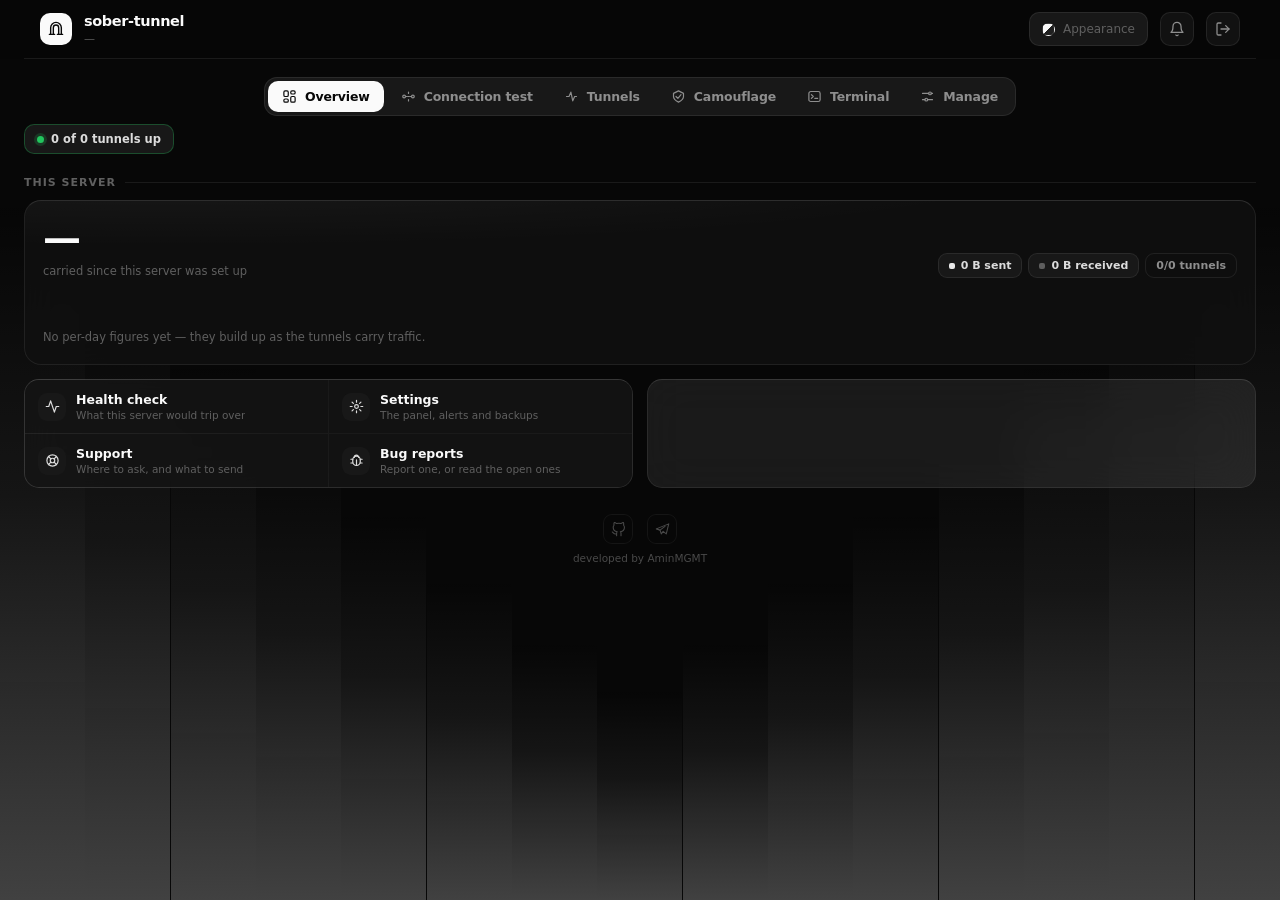
==== engines/backpack/internal/webui/panel/index.html @ 77285814 "Integrate tunnel engines behind sober-tunnel management panel" ====
<!doctype html>
<html lang="en" data-base="__BASE_PATH__">
<head>
<meta charset="utf-8">
<meta name="viewport" content="width=device-width, initial-scale=1, viewport-fit=cover">
<title>sober-tunnel</title>
<meta name="color-scheme" content="dark light">
<!-- The browser paints its own chrome from this; it has to follow the theme,
     so js/main.js rewrites it whenever the ground changes. -->
<meta name="theme-color" content="#070707">
<!-- Named, so the browser does not go looking for /favicon.ico at the host's
     root: the panel answers nowhere outside its base path, and every page load
     logged a 404 for it. -->
<link rel="icon" href="__BASE_PATH__/icon.svg" type="image/svg+xml">
<!-- Installable as an app on a phone — see js/ui/pwa.js. The manifest is what
     Android and desktop Chrome install from; iOS reads the apple-* tags and
     the touch icon instead, and ignores the manifest's icons. -->
<link rel="manifest" href="__BASE_PATH__/manifest.json">
<link rel="apple-touch-icon" href="__BASE_PATH__/icons/apple-touch-icon.png">
<meta name="mobile-web-app-capable" content="yes">
<meta name="apple-mobile-web-app-capable" content="yes">
<meta name="apple-mobile-web-app-title" content="sober-tunnel">
<meta name="apple-mobile-web-app-status-bar-style" content="black-translucent">

<link rel="stylesheet" href="css/tokens.css">
<link rel="stylesheet" href="css/base.css">
<link rel="stylesheet" href="css/layout.css">
<link rel="stylesheet" href="css/components/header.css">
<link rel="stylesheet" href="css/components/dock.css">
<link rel="stylesheet" href="css/components/servers.css">
<link rel="stylesheet" href="css/screens/overview.css">
<link rel="stylesheet" href="css/screens/mimic.css">
<link rel="stylesheet" href="css/components/resources.css">
<link rel="stylesheet" href="css/components/card.css">
<link rel="stylesheet" href="css/wide.css">
<link rel="stylesheet" href="css/accent.css">
<link rel="stylesheet" href="css/components/dialog.css">
<link rel="stylesheet" href="css/components/toast.css">
<link rel="stylesheet" href="css/screens/tools.css">
<link rel="stylesheet" href="css/vendor/xterm.css">

<script nonce="__CSP_NONCE__">
  /* The theme is read before first paint so a dark panel never flashes white. */
  try {
    var t = localStorage.getItem('bp_theme') || 'dark';
    var a = localStorage.getItem('bp_accent') || 'none';
    document.addEventListener('DOMContentLoaded', function () {
      document.body.dataset.t = t;
      if (a && a !== 'none') document.body.dataset.accent = a;
    });
  } catch (e) {}
</script>
</head>

<body data-t="dark" class="wide">

<!-- The ground the panel sits on.
     Bars across the width, tallest at the edges and shortest in the middle,
     each a gradient of the accent fading upward — so the page has a horizon
     rather than a flat field. It is built on --ac, which is what the accent
     picker sets, so choosing a different one repaints this with it and no
     script is involved. Inert: it is behind everything and takes no pointer. -->
<div class="bgbars" aria-hidden="true"><i style="--s:1.000;--d:0.0s"></i><i style="--s:0.882;--d:0.1s"></i><i style="--s:0.767;--d:0.2s"></i><i style="--s:0.658;--d:0.3s"></i><i style="--s:0.553;--d:0.4s"></i><i style="--s:0.456;--d:0.5s"></i><i style="--s:0.368;--d:0.6s"></i><i style="--s:0.300;--d:0.7s"></i><i style="--s:0.368;--d:0.8s"></i><i style="--s:0.456;--d:0.9s"></i><i style="--s:0.553;--d:1.0s"></i><i style="--s:0.658;--d:1.1s"></i><i style="--s:0.767;--d:1.2s"></i><i style="--s:0.882;--d:1.3s"></i><i style="--s:1.000;--d:1.4s"></i></div>

<div id="boot">
  <div class="boot-stage">
    <div class="boot-mark">
      <svg class="ring" viewBox="0 0 66 66" aria-hidden="true">
        <circle class="trk" cx="33" cy="33" r="31"></circle>
        <circle class="arc" id="boot-arc" cx="33" cy="33" r="31"></circle>
      </svg>
      <span class="boot-in" data-icon="pack"></span>
    </div>
    <div class="boot-title">sober-tunnel</div>
    <div class="boot-sub" id="boot-sub">Loading…</div>
    <div class="boot-reads">
      <div class="boot-read" id="read-stats"><span>/api/stats</span><span class="ln"><i></i></span></div>
      <div class="boot-read" id="read-tunnels"><span>/api/tunnels</span><span class="ln"><i></i></span></div>
    </div>
  </div>
</div>

<!-- .panel is the container the whole layout queries against, so it stays. -->
<div class="panel" id="panel" hidden>
  <div class="inner2">

    <div class="stickH">
      <div class="hz">
        <header class="HH">
          <div class="mk" data-icon="pack"></div>
          <div class="who"><b>sober-tunnel</b><small id="hdr-sub">—</small></div>

          <span class="sp"></span>

          <button class="pal2" id="appearance-btn" title="Appearance"
                  aria-haspopup="true" aria-expanded="false">
            <span class="sw0"></span><span class="t2">Appearance</span>
          </button>
          <button class="ic2" id="install-btn" title="Install app" aria-label="Install app" hidden>
            <svg class="x" viewBox="0 0 24 24"><rect x="6" y="2" width="12" height="20" rx="3"/><path d="M12 7v7"/><path d="M9 11l3 3 3-3"/><path d="M10.5 18.5h3"/></svg>
          </button>
          <button class="ic2" id="alerts-btn" title="Alerts" aria-label="Alerts">
            <svg class="x" viewBox="0 0 24 24"><path d="M18 8a6 6 0 00-12 0c0 7-3 9-3 9h18s-3-2-3-9"/><path d="M13.7 21a2 2 0 01-3.4 0"/></svg>
            <span class="bdg w" id="alerts-bdg" hidden></span>
          </button>
          <!-- The menu that used to be here held Settings, Health check,
               Maintenance, GitHub and the classic-panel switch. The first two
               are quick actions on the overview now, the next two live in
               Settings, and GitHub is in the overview's footer — so the button
               opened a list of doors that all had another one. What is left is
               the one thing with no other way to reach it. -->
          <a class="ic2" id="logout-btn" href="__BASE_PATH__/logout" title="Log out" aria-label="Log out">
            <svg class="x" viewBox="0 0 24 24"><path d="M9 21H5a2 2 0 01-2-2V5a2 2 0 012-2h4"/><path d="M16 17l5-5-5-5"/><path d="M21 12H9"/></svg>
          </a>
        </header>
      </div>
    </div>

    <div class="warnbar" id="warnbar" hidden>
      <div class="ic">!</div>
      <div class="tx">
        <b>The monitor service is not running</b>
        <span>The watchdog, the bot and the alerts live in it. Tunnels keep carrying traffic, but a
              tunnel that drops will not be restarted and no alert will reach you.</span>
      </div>
      <button class="act">Start it</button>
    </div>

    <!-- This machine, on every section. See js/ui/strip.js. -->
    <div id="strip"></div>

    <div class="dockZ">
      <div class="dock" id="dock" role="tablist" aria-label="Sections">
        <button data-dock="/" role="tab" aria-selected="true">
          <svg viewBox="0 0 24 24"><rect x="3" y="3" width="7" height="9" rx="2"/><rect x="14" y="3" width="7" height="5" rx="2"/><rect x="14" y="12" width="7" height="9" rx="2"/><rect x="3" y="16" width="7" height="5" rx="2"/></svg>
          <span>Overview</span><span class="n" id="dock-o"></span>
        </button>
        <!-- Servers is out of the dock for now (the fleet is being reworked);
             its screen is still in js/views/servers.js. -->
        <button data-dock="/conntest" role="tab" aria-selected="false">
          <svg viewBox="0 0 24 24"><circle cx="5" cy="12" r="2.2"/><circle cx="19" cy="12" r="2.2"/><path d="M7.2 12h2.3M11 12h2M14.5 12h2.3"/><path d="M12 5v2M12 17v2"/></svg>
          <span>Connection test</span><span class="n live" id="dock-c"></span>
        </button>
        <button data-dock="/tunnels" role="tab" aria-selected="false">
          <svg viewBox="0 0 24 24"><path d="M4 12h4l3-7 3 14 3-7h3"/></svg>
          <span>Tunnels</span><span class="n" id="dock-t"></span>
        </button>
        <button data-dock="/camouflage" role="tab" aria-selected="false">
          <svg viewBox="0 0 24 24"><path d="M12 3l8 4v5c0 5-8 9-8 9s-8-4-8-9V7z"/><path d="M8 12l3 3 5-6"/></svg>
          <span>Camouflage</span>
        </button>
        <button data-dock="/terminal" role="tab" aria-selected="false">
          <svg viewBox="0 0 24 24"><rect x="3" y="4" width="18" height="16" rx="3"/><path d="M7 9l3 3-3 3"/><path d="M12.5 15H17"/></svg>
          <span>Terminal</span>
        </button>
        <button data-dock="/manage" role="tab" aria-selected="false">
          <svg viewBox="0 0 24 24"><path d="M4 7h10M18 7h2M4 17h4M12 17h8"/><circle cx="16" cy="7" r="2.2"/><circle cx="10" cy="17" r="2.2"/></svg>
          <span>Manage</span>
        </button>
      </div>
    </div>

    <div id="view"></div>
  </div>
</div>


<div class="appear" id="appearance" hidden role="dialog" aria-modal="false"
     aria-label="Appearance">
  <h4>Theme</h4>
  <div class="seg" id="ap-theme">
    <button data-theme="dark">Dark</button>
    <button data-theme="light">Light</button>
  </div>
  <h4>Accent</h4>
  <div class="dots" id="ap-accent">
    <button data-a="none" title="None" aria-label="None accent"></button>
    <button data-a="crimson" style="--c:#4f000b" title="Crimson" aria-label="Crimson accent"></button>
    <button data-a="ember"   style="--c:#f6511d" title="Ember" aria-label="Ember accent"></button>
    <button data-a="lime"    style="--c:#7fb800" title="Lime" aria-label="Lime accent"></button>
    <button data-a="azure"   style="--c:#41bbd9" title="Azure" aria-label="Azure accent"></button>
  </div>
</div>

<div class="toastZ" id="toast">
  <span class="ic" id="toast-ic"></span>
  <span class="tx" id="toast-tx"></span>
  <span class="life"><i></i></span>
</div>

<script type="module" src="js/main.js"></script>
</body>
</html>
---- engines/backpack/internal/webui/panel/css/tokens.css ----
/* Palette, themes and motion tokens.
 * Ported verbatim from the approved preview — the design that was signed
 * off, not a re-drawing of it. Class names are kept so the markup matches.
 */


  /* Baseline. Two things quietly fall back to browser defaults and then read as
     black: form controls take `buttontext` instead of inheriting the page colour,
     and an <svg> with no rule of its own paints solid black with no stroke.
     Anything that genuinely wants a fill declares it on the element, which wins. */
  button,input,select,textarea{font:inherit;color:inherit}
  svg{fill:none;stroke:currentColor;stroke-width:1.9;stroke-linecap:round;stroke-linejoin:round}
  /* [hidden] is a UA rule at attribute specificity, so any class rule that sets
     display beats it and the element stays on screen. This settles it once. */
  [hidden]{display:none!important}

  *{box-sizing:border-box;margin:0;padding:0}
  html{-webkit-text-size-adjust:100%}
  /* The material the cards are made of.
   *
   * A translucent surface over the page's own ground, blurred, so a card reads
   * as a pane of something rather than a rectangle of paint. Following Apple's
   * material rules: the surface is semi-transparent with a blur behind it, its
   * top edge is a touch brighter than the rest — light catching the near face —
   * and a bigger surface reads as thicker, so cards blur harder than chips.
   *
   * It is a hint and not an effect. At 82% the ground behind is a suggestion of
   * depth; much below that and text starts sitting on whatever moves behind it,
   * which is the point at which glass stops being a material and becomes a
   * legibility problem.
   *
   * Bands inside a card use --glass-solid: the same material, denser. They are
   * part of the same pane, not a second one stacked on it — stacking two
   * translucent surfaces is what makes this look cheap and read badly.
   */
  body{
    --glass:color-mix(in srgb,var(--s1) 82%,transparent);
    --glass-solid:color-mix(in srgb,var(--s1) 94%,transparent);
    --glass-blur:blur(20px) saturate(150%);
    --glass-edge:color-mix(in srgb,var(--tx) 13%,transparent);
    --glass-lift:0 2px 10px rgba(0,0,0,.04),0 12px 34px rgba(0,0,0,.16);
    /* The two named series a tunnel has: down and up.
       The accent, and the accent gone quiet — one measurement in two halves,
       so they are one hue at two strengths rather than two unrelated colours.
       Built on --ac and --mu, so they follow the accent the operator picked
       and the theme they are in, the way everything else here does. */
    --sc1:var(--ac);
    --sc2:color-mix(in srgb,var(--ac) 38%,var(--mu));
  }
  /* Told to keep it simple: solid surfaces, no blur, no bright edge. */
  @media (prefers-reduced-transparency:reduce){
    body{--glass:var(--s1);--glass-solid:var(--s1);--glass-blur:none;
         --glass-edge:var(--ln)}
  }
  @media (prefers-contrast:more){
    body{--glass:var(--s1);--glass-solid:var(--s1);--glass-blur:none;
         --glass-edge:var(--tx)}
  }

  /* The ground moved here from .panel: the panel is transparent now so the
     bars behind it show through, and something still has to paint the page. */
  body{min-height:100dvh;background:var(--bg);color:var(--tx);
       font-family:-apple-system,BlinkMacSystemFont,"SF Pro Text","Segoe UI",Inter,system-ui,sans-serif;
       -webkit-font-smoothing:antialiased;transition:background .35s ease,color .35s ease}
  body[data-t="dark"]{background:#070707;color:#fafafa;
    --bg:#070707;--s1:#111111;--s2:#181818;--s3:#1f1f1f;
    --ln:rgba(255,255,255,.08);--ln2:rgba(255,255,255,.15);--ln3:rgba(255,255,255,.3);
    --tx:#fafafa;--tx2:#dcdcdc;--mu:#8e8e8e;--dim:#606060;--faint:#3d3d3d;
    --sunk:rgba(255,255,255,.05);--lift:0 22px 50px -24px rgba(0,0,0,.95);--spark:#e8e8e8}
  body[data-t="light"]{background:#f2f2f2;color:#0a0a0a;
    --bg:#f2f2f2;--s1:#ffffff;--s2:#fafafa;--s3:#f4f4f4;
    --ln:rgba(0,0,0,.09);--ln2:rgba(0,0,0,.16);--ln3:rgba(0,0,0,.34);
    --tx:#0a0a0a;--tx2:#2e2e2e;--mu:#6b6b6b;--dim:#949494;--faint:#c4c4c4;
    --sunk:rgba(0,0,0,.045);--lift:0 22px 46px -26px rgba(0,0,0,.32);--spark:#1a1a1a}
  /* The ground of a text field. Two screens defined it for themselves and every
     other screen that used it — Settings, the alerts — got nothing, so their
     fields were transparent. */
  body[data-t="dark"]{--field:#0c0c0c}
  body[data-t="light"]{--field:#ffffff}
  :root{--ok:#22c55e;--wr:#f59e0b;--er:#ef4444;--spring:cubic-bezier(.32,.72,0,1)}
---- engines/backpack/internal/webui/panel/css/base.css ----
/* Shared utilities: the section label, the mono figure, the icon size.
 * Ported verbatim from the approved preview — the design that was signed
 * off, not a re-drawing of it. Class names are kept so the markup matches.
 */

  .wrapg{max-width:1300px;margin:0 auto;padding:20px clamp(14px,3vw,26px) 70px}
  #grid{display:grid;grid-template-columns:repeat(auto-fill,minmax(336px,1fr));gap:16px}
  .mono{font-variant-numeric:tabular-nums;letter-spacing:-.02em}
  .k{display:block;width:100%}
  .iA{width:15px;height:15px;fill:none;stroke:currentColor;stroke-width:1.85;stroke-linecap:round;stroke-linejoin:round}
  .sparkpath{stroke-dasharray:700;stroke-dashoffset:700;animation:draw 1.6s var(--spring) forwards}
  @keyframes draw{to{stroke-dashoffset:0}}

/* One focus ring, everywhere, and only for keyboards.
 *
 * Half the screens set outline:0 on their inputs — the previews did, because a
 * mock is never tabbed through. A visible ring has to come back somewhere, and
 * one rule here covers every control instead of thirty. */
:focus-visible {
  outline: 2px solid var(--tx2);
  outline-offset: 2px;
  border-radius: 4px;
}
input:focus-visible, select:focus-visible, textarea:focus-visible {
  outline-offset: 1px;
}

/* A tap should not wait 300ms to find out it was not a double-tap. */
button, a, input, select, textarea, [role="button"], [role="menuitem"] {
  touch-action: manipulation;
}

/* Someone who has asked their system to stop moving things means it here too.
   This is the blanket guard; a screen that needs to say more says it itself. */
@media (prefers-reduced-motion: reduce) {
  *, *::before, *::after {
    animation-duration: .01ms !important;
    animation-iteration-count: 1 !important;
    transition-duration: .01ms !important;
    scroll-behavior: auto !important;
  }
}

/* A dialog whose values are still being read: the frame and its title show,
   the preview's sample content does not. See openScreen. */
.priming > :not(.dh):not(.sheen){opacity:0;pointer-events:none}
.scrim .dlg > *{transition:opacity .28s ease}
.priming::after{content:"";position:absolute;left:50%;top:50%;width:26px;height:26px;margin:-13px 0 0 -13px;
  border-radius:50%;border:2px solid var(--ln2);border-top-color:var(--tx);animation:priming-spin .8s linear infinite}
@keyframes priming-spin{to{transform:rotate(1turn)}}
@media (prefers-reduced-motion:reduce){ .priming::after{animation-duration:2.4s} }

/* A dialog's subtitle on a phone: two lines at most, not four. */
@media (max-width:560px){
  .dlg .dh small{display:-webkit-box;-webkit-line-clamp:2;-webkit-box-orient:vertical;overflow:hidden}
}
---- engines/backpack/internal/webui/panel/css/layout.css ----
/* Page, sections, server strip, warn bar, empty state.
 * Ported verbatim from the approved preview — the design that was signed
 * off, not a re-drawing of it. Class names are kept so the markup matches.
 */

/* ===================== dashboard shell ===================== */
.page{max-width:1300px;margin:0 auto;padding:0 clamp(14px,3vw,26px) 70px}

/* header */
.hdr{display:flex;align-items:center;gap:12px;padding:18px 0 16px;position:sticky;top:0;z-index:40;
  background:color-mix(in srgb,var(--bg) 88%,transparent);
  -webkit-backdrop-filter:blur(14px);backdrop-filter:blur(14px)}
.hdr .mk{width:34px;height:34px;border-radius:10px;background:var(--tx);color:var(--bg);display:grid;place-items:center;flex:none}
.hdr .mk svg{width:17px;height:17px;fill:none;stroke:currentColor;stroke-width:2.1;stroke-linecap:round}
.hdr .who b{display:block;font-size:15px;font-weight:650;letter-spacing:-.026em;line-height:1.2}
.hdr .who small{display:block;font-size:11.5px;color:var(--dim);margin-top:1px}
.hdr .sp{flex:1}
.hdr .upd{display:inline-flex;align-items:center;gap:8px;font-size:11.5px;font-weight:600;padding:8px 13px;
  border-radius:11px;cursor:pointer;background:color-mix(in srgb,var(--wr) 13%,transparent);
  border:1px solid color-mix(in srgb,var(--wr) 32%,transparent);color:var(--wr)}
.hdr .upd svg{width:13px;height:13px;fill:none;stroke:currentColor;stroke-width:2;stroke-linecap:round}

/* banner for the states that look fine but are not */
.warnbar{display:flex;align-items:flex-start;gap:12px;padding:13px 15px;border-radius:14px;margin-bottom:12px;
  border:1px solid color-mix(in srgb,var(--wr) 32%,transparent);
  background:color-mix(in srgb,var(--wr) 8%,transparent)}
.warnbar.bad{border-color:color-mix(in srgb,var(--er) 32%,transparent);
  background:color-mix(in srgb,var(--er) 8%,transparent)}
.warnbar .ic{width:26px;height:26px;border-radius:8px;flex:none;display:grid;place-items:center;font-size:13px;
  font-weight:700;background:color-mix(in srgb,var(--wr) 20%,transparent);color:var(--wr)}
.warnbar.bad .ic{background:color-mix(in srgb,var(--er) 18%,transparent);color:var(--er)}
.warnbar .tx{flex:1;min-width:0}
.warnbar .tx b{display:block;font-size:12.5px;font-weight:640;margin-bottom:3px}
.warnbar .tx span{display:block;font-size:11.5px;color:var(--tx2);line-height:1.55}
.warnbar .act{flex:none;font:inherit;font-size:11.5px;font-weight:600;padding:7px 12px;border-radius:10px;
  cursor:pointer;background:var(--sunk);border:1px solid var(--ln2);color:var(--tx)}
.warnbar .act:hover{background:var(--ln)}

/* the server strip */
.srv{border:1px solid var(--ln);border-radius:18px;background:var(--s1);overflow:hidden;margin-bottom:22px}
.srv .m{background:var(--s1);padding:15px 16px}
.srv .m .k{font-size:11px;color:var(--dim);font-weight:560}
.srv .m .v{font-size:23px;font-weight:650;letter-spacing:-.034em;margin:5px 0 9px;font-variant-numeric:tabular-nums}
.srv .m .v em{font-style:normal;font-size:12px;color:var(--mu);font-weight:560;margin-left:2px;letter-spacing:0}
.srv .m .tr{height:5px;border-radius:3px;background:var(--sunk);overflow:hidden}
.srv .m .tr i{display:block;height:100%;border-radius:3px;background:var(--tx2)}
.srv .m .s{font-size:11px;color:var(--dim);margin-top:7px}
.srv .facts{display:flex;align-items:center;gap:0;padding:0;border-top:1px solid var(--ln);background:var(--s2)}
.srv .facts .sp{flex:1}
.srv .extra{display:none;border-top:1px solid var(--ln);background:var(--s2);padding:14px 16px;
  grid-template-columns:repeat(auto-fit,minmax(190px,1fr));gap:12px 26px}
.srv.open .extra{display:grid}
.srv .extra .e{display:flex;align-items:baseline;gap:9px;font-size:12px;padding:5px 0;border-bottom:1px solid var(--ln)}
.srv .extra .e .k{color:var(--dim);flex:none;min-width:88px}
.srv .extra .e .v{margin-left:auto;font-weight:570;font-variant-numeric:tabular-nums;text-align:right}
#grid{display:grid;grid-template-columns:repeat(auto-fill,minmax(336px,1fr));gap:16px}

/* empty state */
.empty{grid-column:1/-1;border:1px dashed var(--ln2);border-radius:18px;padding:44px 20px;text-align:center}
.empty b{display:block;font-size:14.5px;font-weight:620;letter-spacing:-.02em;margin-bottom:6px}
.empty span{display:block;font-size:12.5px;color:var(--dim);line-height:1.6;max-width:52ch;margin:0 auto 16px}

/* ---------- the whole page reacts, not just the header ---------- */
.page2{container-type:inline-size;container-name:pg;max-width:1300px;margin:0 auto;
  padding:0 clamp(12px,3vw,26px) 70px}
.stick{position:sticky;top:0;z-index:40;margin:0 calc(-1 * clamp(12px,3vw,26px));
  padding:0 clamp(12px,3vw,26px);
  background:color-mix(in srgb,var(--bg) 88%,transparent);
  -webkit-backdrop-filter:blur(14px);backdrop-filter:blur(14px)}
@container pg (max-width:1080px){ .srv .row1{grid-template-columns:repeat(2,1fr)} .srv .traf{grid-column:span 2} }
@container pg (max-width:560px){ .srv .row1{grid-template-columns:1fr} .srv .traf{grid-column:span 1} }
.srv .facts{overflow-x:auto;scrollbar-width:none}
.srv .facts::-webkit-scrollbar{display:none}
@container pg (max-width:720px){
  .srv .facts .more2{position:sticky;right:0;background:var(--s2);box-shadow:-10px 0 12px -8px rgba(0,0,0,.5)}
}
@container pg (max-width:560px){ .srv .extra{grid-template-columns:1fr} }

/* section heading */
@container pg (max-width:560px){
  .sech{flex-wrap:wrap}
  .sech .cnt{order:3}
  .sech .sb{flex:1;justify-content:center}
  .sech .sp{display:none}
  .sech h2{flex:1}
}
/* the grid already reflows; on a phone one column reads better than a squeezed two */
@container pg (max-width:560px){ #grid{grid-template-columns:1fr} }

/* warnings */
@container pg (max-width:560px){
  .warnbar{flex-wrap:wrap}
  .warnbar .act{width:100%;margin-top:4px}
}
.warnbar .tx code{font-family:ui-monospace,SFMono-Regular,Menlo,monospace;font-size:11px;
  background:var(--sunk);padding:1px 5px;border-radius:4px}
[data-state="empty"] #grid{display:none}
[data-state="normal"] .emptybox{display:none}
[data-state="warn"] .emptybox{display:none}

/* ---- the page shell the preview wrapped everything in ---- */

/* ============ the assembled panel ============ */
/* The panel is transparent and the ground is on the body, so the bars behind
   it show through. Every surface on the page carries its own background, so
   nothing that has to be read sits on the gradient directly. */
.panel{container-type:inline-size;container-name:pg;background:transparent;color:var(--tx);
  position:relative;z-index:1}

/* ---- the ground ---------------------------------------------------------
 *
 * Bars across the full width: tallest at the edges, shortest in the middle, so
 * the page has a horizon and the content sits in the dip of it. Each is a
 * gradient of the accent fading upward.
 *
 * It is built on --ac, which is the variable the accent picker sets on <body>.
 * That is the whole mechanism — pick a different accent, or switch between
 * light and dark, and this repaints with it. No script watches for the change
 * because nothing has to.
 *
 * The strength is deliberately low. The reference draws these at full colour on
 * an empty page; this one has a panel over it, and a background loud enough to
 * be admired is a background that competes with what it is behind.
 */
.bgbars{position:fixed;inset:0;z-index:0;overflow:hidden;pointer-events:none;
  display:flex;transform:translateZ(0);backface-visibility:hidden}
.bgbars i{flex:1 0 0;min-width:0;height:100%;transform-origin:bottom;
  transform:scaleY(var(--s));
  background:linear-gradient(to top,
    color-mix(in srgb,var(--ac) 24%,transparent),
    color-mix(in srgb,var(--ac) 6%,transparent) 45%,
    transparent 78%);
  animation:pulseBar 2s ease-in-out var(--d) infinite alternate}
@keyframes pulseBar{
  0%{transform:scaleY(var(--s))}
  100%{transform:scaleY(calc(var(--s) * .7))}
}
/* A light ground has far less contrast to spend, so the wash is lighter still. */
body[data-t="light"] .bgbars i{
  background:linear-gradient(to top,
    color-mix(in srgb,var(--ac) 15%,transparent),
    color-mix(in srgb,var(--ac) 4%,transparent) 45%,
    transparent 78%)}
@media (prefers-reduced-motion:reduce){ .bgbars i{animation:none} }
.panel .inner2{padding:0 clamp(12px,3vw,24px) 26px}
.panel .stickH{position:sticky;top:0;z-index:40;margin:0 calc(-1*clamp(12px,3vw,24px));
  padding:0 clamp(12px,3vw,24px);background:color-mix(in srgb,var(--bg) 90%,transparent);
  -webkit-backdrop-filter:blur(14px);backdrop-filter:blur(14px)}
.panel .stickH .HH{background:transparent}
.panel .sectitle{display:flex;align-items:center;gap:9px;margin:22px 0 11px}
.panel .sectitle h3{font-size:11px;font-weight:660;letter-spacing:.09em;text-transform:uppercase;color:var(--dim)}
.panel .sectitle .ln{flex:1;height:1px;background:var(--ln)}

/* resources — V3 */
.panel .RZ{display:grid;grid-template-columns:repeat(4,1fr);gap:1px;background:var(--ln);
  border:1px solid var(--ln);border-radius:15px;overflow:hidden}
@container pg (max-width:1000px){ .panel .RZ{grid-template-columns:repeat(2,1fr)} }
/* Two across, never one.
 *
 * Below 520px these used to stack into a single column: four tiles one under
 * another, then two more for the rates, and the whole strip pushed the page it
 * is meant to sit above off the screen. Two and two keeps Processor beside
 * Memory and Disk beside Swap — the pairs anyone reads together — and keeps the
 * strip short enough to be a strip. */
@container pg (max-width:520px){
  .panel .RZ{grid-template-columns:repeat(2,1fr)}
  .panel .RZ .t4{padding:11px 12px 10px}
  .panel .RZ .head6 .num{font-size:17px}
}
@container pg (max-width:430px){ .panel .RZ .trend{display:none} .panel .RZ .t4{padding:12px 12px 11px} }
/* A grid item's min-width is auto, so a long figure can widen its own track. */
.panel .RZ .t4{min-width:0}
.panel .RZ .t4 .s{overflow:hidden;text-overflow:ellipsis;white-space:nowrap}

/* tunnels */
.panel .sech2{display:flex;align-items:center;gap:11px;margin:22px 0 12px}
.panel .sech2 h2{font-size:17px;font-weight:650;letter-spacing:-.028em}
.panel .sech2 .cnt{font-size:11.5px;font-weight:600;padding:3px 10px;border-radius:9px;background:var(--sunk);color:var(--mu)}
.panel .sech2 .sp{flex:1}
.panel .sech2 .sb{font:inherit;font-size:12.5px;font-weight:590;padding:9px 15px;border-radius:11px;cursor:pointer;
  background:var(--s1);border:1px solid var(--ln);color:var(--tx)}
.panel .sech2 .sb.primary{background:var(--tx);color:var(--bg);border-color:var(--tx)}
.panel .grid3{display:grid;grid-template-columns:repeat(auto-fill,minmax(322px,1fr));gap:14px}
@container pg (max-width:700px){ .panel .grid3{grid-template-columns:1fr} }
@container pg (max-width:520px){
  .panel .sech2{flex-wrap:wrap}
  .panel .sech2 .sp{display:none}
  .panel .sech2 h2{flex:1}
  .panel .sech2 .sb{flex:1;text-align:center}
}
/* the card is already fluid; only its action row needs help when very narrow */
@container pg (max-width:360px){ .panel .c7 .foot .upt{display:none} }

/* warning */
.panel .warnbar{margin-top:14px}
@container pg (max-width:520px){
  .panel .warnbar{flex-wrap:wrap}
  .panel .warnbar .act{width:100%;margin-top:4px}
}

/* ---- boot ----------------------------------------------------------------
   Held until the first read of the host and the tunnels resolves. */
#boot{position:fixed;inset:0;z-index:200;display:flex;align-items:center;justify-content:center;
  background:var(--bg);transition:opacity .55s ease,visibility .55s ease}
#boot.gone{opacity:0;visibility:hidden;pointer-events:none}
.boot-stage{display:flex;flex-direction:column;align-items:center;width:min(260px,78vw)}
.boot-mark{position:relative;width:66px;height:66px;display:grid;place-items:center;margin-bottom:16px}
.boot-mark .ring{position:absolute;inset:0;transform:rotate(-90deg)}
.boot-mark .trk{stroke:var(--ln2);stroke-width:2;fill:none}
.boot-mark .arc{stroke:var(--tx2);stroke-width:2;stroke-linecap:round;fill:none;
  stroke-dasharray:194;stroke-dashoffset:194;transition:stroke-dashoffset .4s var(--spring)}
.boot-in{width:46px;height:46px;border-radius:15px;background:var(--tx);color:var(--bg);
  display:grid;place-items:center}
.boot-in svg{width:23px;height:23px}
.boot-title{font-size:20px;font-weight:660;letter-spacing:-.03em}
.boot-sub{font-size:12.5px;color:var(--dim);margin-top:3px;min-height:18px}
.boot-reads{width:100%;margin-top:20px;display:flex;flex-direction:column;gap:7px}
.boot-read{display:flex;align-items:center;gap:9px;font-family:ui-monospace,SFMono-Regular,Menlo,monospace;
  font-size:11px;color:var(--faint)}
.boot-read .ln{flex:1;height:2px;border-radius:1px;background:var(--sunk);overflow:hidden}
.boot-read .ln i{display:block;height:100%;width:0;background:var(--ln3);transition:width .3s var(--spring)}
.boot-read.done{color:var(--mu)}
.boot-read.done .ln i{width:100%;background:var(--tx2)}

/* the theme button borrows the palette chip's shape */
.HH .pal2{border:1px solid var(--ln);background:var(--s1);color:var(--mu);cursor:pointer}
.HH .pal2:hover{background:var(--sunk);color:var(--tx)}

/* The two rates get the strip treatment, side by side. */
.panel .RZ.rates { margin-top: 9px; grid-template-columns: repeat(2, 1fr); }
/* The two rates stay side by side too, for the same reason. */

/* Everything under them that is only text. */
.panel .factline {
  display: flex; align-items: center; flex-wrap: wrap; gap: 10px;
  margin-top: 10px; padding: 0 2px;
  font-size: 11.5px; color: var(--dim);
}
.panel .factline b { font-weight: 620; color: var(--tx2); font-variant-numeric: tabular-nums; }
.panel .factline .cap { color: var(--faint); }
.panel .factline .dot { width: 3px; height: 3px; border-radius: 50%; background: var(--faint); }

/* ---- installed as an app -------------------------------------------------
   body.app is set by js/ui/pwa.js when the panel runs from the home screen:
   full screen, no browser bar, the status bar drawn over the page. The header
   and the bottom edge keep clear of the notch and the home indicator, and the
   page stops rubber-banding and flashing a grey box on every tap, which is
   what gives a web page away inside an app frame. */
body.app{overscroll-behavior-y:none;-webkit-tap-highlight-color:transparent}
body.app .panel .stickH{padding-top:env(safe-area-inset-top)}
body.app .panel .inner2{padding-left:max(clamp(12px,3vw,24px),env(safe-area-inset-left));
  padding-right:max(clamp(12px,3vw,24px),env(safe-area-inset-right));
  padding-bottom:calc(26px + env(safe-area-inset-bottom))}
body.app .toastZ{bottom:calc(26px + env(safe-area-inset-bottom))}
body.app #boot{padding-top:env(safe-area-inset-top)}
body.app button,body.app .dock,body.app .HH{-webkit-user-select:none;user-select:none}
---- engines/backpack/internal/webui/panel/css/components/header.css ----
/* The header, and the container queries it reacts to.
 * Ported verbatim from the approved preview — the design that was signed
 * off, not a re-drawing of it. Class names are kept so the markup matches.
 */

.hz{container-type:inline-size;container-name:hdr}
.HH{display:flex;align-items:center;gap:12px;padding:12px 16px;background:var(--s1);border-bottom:1px solid var(--ln)}
.HH .mk{width:32px;height:32px;border-radius:10px;background:var(--tx);color:var(--bg);display:grid;place-items:center;flex:none}
.HH .mk svg{width:16px;height:16px;fill:none;stroke:currentColor;stroke-width:2.1;stroke-linecap:round}
.HH .who{min-width:0;flex:none}
.HH .who b{display:block;font-size:14.5px;font-weight:650;letter-spacing:-.026em;line-height:1.2}
.HH .who small{display:block;font-size:11px;color:var(--dim);margin-top:1px;overflow:hidden;
  text-overflow:ellipsis;white-space:nowrap}
.HH .sp{flex:1}
.HH .ic2{width:34px;height:34px;border-radius:10px;border:1px solid var(--ln);background:var(--s1);color:var(--mu);
  cursor:pointer;display:grid;place-items:center;flex:none;position:relative;transition:background .22s ease,color .22s ease}
.HH .ic2:hover{background:var(--sunk);color:var(--tx)}
.HH .ic2 svg{width:16px;height:16px;fill:none;stroke:currentColor;stroke-width:1.9;stroke-linecap:round;stroke-linejoin:round}
.HH .ic2 .bdg{position:absolute;top:-4px;right:-4px;min-width:16px;height:16px;padding:0 4px;border-radius:8px;
  background:var(--er);color:#fff;font-size:9.5px;font-weight:700;display:grid;place-items:center;
  border:2px solid var(--s1)}
.HH .ic2 .bdg.w{background:var(--wr);color:#111111}
.HH .pal2{display:flex;align-items:center;gap:8px;height:34px;padding:0 12px;border-radius:10px;
  border:1px solid var(--ln);background:var(--s2);color:var(--dim);font-size:12px;cursor:pointer;flex:none}
.HH .pal2 svg{width:14px;height:14px;fill:none;stroke:currentColor;stroke-width:1.9;stroke-linecap:round}
.HH .pal2 kbd{font-family:ui-monospace,SFMono-Regular,Menlo,monospace;font-size:10px;border:1px solid var(--ln2);
  border-radius:5px;padding:1px 5px}

/* the one live group */
.HH .gauge{display:inline-flex;align-items:center;gap:14px;padding:6px 13px;border-radius:11px;
  background:var(--s2);border:1px solid var(--ln);flex:none}
.HH .gauge .div{width:1px;height:15px;background:var(--ln2)}

/* responsive — one row survives everywhere */
@container hdr (max-width:820px){ .HH .pal2 kbd,.HH .pal2 .t2{display:none} .HH .pal2{padding:0 10px} }
@container hdr (max-width:700px){ .HH .who small{display:none} }
@container hdr (max-width:600px){ .HH .gauge .rate2{display:none} }
@container hdr (max-width:470px){ .HH .who{display:none} .HH .gauge{margin-left:2px} }
@container hdr (max-width:380px){ .HH .gauge .up2 span{display:none} }
@media (max-width:1080px){.d1000,.d760{width:100%}}
.HH .gauge{min-height:34px}
---- engines/backpack/internal/webui/panel/css/components/dock.css ----
/* The dock: the panel's two halves.
 *
 * A server and a tunnel are different kinds of thing, and until now one of them
 * lived in the menu — which is where settings go, not where a section of the
 * product goes. Two segments under the header say what the panel is: servers on
 * one side, tunnels on the other.
 *
 * It sits under the server strip, because the strip is about this machine and
 * everything below the dock is about what runs on it — the divide the dock
 * marks is the same one the page already has.
 *
 * Centred: four segments left-aligned under a full-width strip read as the
 * start of the content rather than as navigation for all of it.
 */

.panel .dockZ{display:flex;justify-content:center;padding:18px 0 6px}
.panel .dock{display:inline-flex;gap:3px;padding:3px;border-radius:13px;
  border:1px solid var(--ln);background:var(--s2)}

.panel .dock button{font:inherit;display:inline-flex;align-items:center;gap:8px;
  font-size:12.5px;font-weight:590;letter-spacing:-.012em;
  padding:8px 14px;border-radius:10px;border:0;background:transparent;color:var(--mu);
  cursor:pointer;transition:background .2s ease,color .2s ease}
.panel .dock button:hover{color:var(--tx2)}
.panel .dock button.on{background:var(--tx);color:var(--bg)}

.panel .dock svg{width:15px;height:15px;flex:none}
.panel .dock .n{font-size:10.5px;font-weight:620;padding:1px 7px;border-radius:7px;
  background:var(--sunk);color:var(--mu);font-variant-numeric:tabular-nums}
.panel .dock button.on .n{background:color-mix(in srgb,var(--bg) 22%,transparent);color:var(--bg)}
.panel .dock .n:empty{display:none}

/* On a narrow screen the two fill the width rather than huddling on the left:
   a segmented control that reaches both edges is one you can hit with a thumb. */
/* Four segments do not fit a phone at this size, so the labels go and the
   icons carry it — with the current one keeping its word, because an icon row
   with nothing named is a row you have to learn. */
@container pg (max-width:720px){
  .panel .dockZ{padding:14px 0 4px}
  .panel .dock{display:flex;width:100%}
  .panel .dock button{flex:1;justify-content:center;padding:8px 10px}
  .panel .dock button:not(.on) span:not(.n){position:absolute;width:1px;height:1px;
    overflow:hidden;clip-path:inset(50%);white-space:nowrap}
  .panel .dock button:not(.on) .n{display:none}
}

/* Five sections now: the one label shown on a phone stays on one line. */
.panel .dock button span{white-space:nowrap}
---- engines/backpack/internal/webui/panel/css/components/servers.css ----
/* Servers — the fleet page.
 *
 * A page rather than a dialog: a server is one of the two things this panel is
 * about, and the dock puts it beside the tunnels. Everything is scoped to .np7
 * so this sheet can be loaded for the whole session — the screens/ sheets are
 * swapped in and out because each was drawn on its own and they restyle .dlg
 * between them; nothing else uses this class.
 */

.np7 .row7{display:flex;align-items:center;gap:12px;padding:12px 13px;border:1px solid var(--ln);
  border-radius:13px;background:var(--s2);margin-bottom:9px}

.np7 .in7{width:74px;flex:none;font-size:12px;padding:8px 10px;border-radius:10px;text-align:center;
  border:1px solid var(--ln2);background:var(--sunk);color:var(--tx);outline:0;
  font-variant-numeric:tabular-nums;transition:border-color .2s ease}
.np7 .in7:focus{border-color:var(--ln3)}
.np7 .in7::placeholder{color:var(--faint)}

.np7 .btn7{font:inherit;font-size:11.5px;font-weight:620;padding:8px 13px;border-radius:10px;flex:none;
  border:1px solid var(--ln2);background:transparent;color:var(--tx);cursor:pointer;
  transition:background .22s ease,border-color .22s ease,opacity .2s ease}
.np7 .btn7:hover{background:var(--sunk)}
.np7 .btn7.solid{background:var(--tx);color:var(--bg);border-color:transparent}
.np7 .btn7.solid:hover{opacity:.9;background:var(--tx)}
.np7 .btn7[disabled]{opacity:.4;cursor:default}
.np7 .btn7.warn{border-color:color-mix(in srgb,var(--er) 45%,transparent);color:var(--er)}
.np7 .btn7.warn:hover{background:color-mix(in srgb,var(--er) 10%,transparent)}

/* The setup command. It is the one thing on this screen that has to be read
   character by character, so it is monospaced, selectable, and allowed to wrap
   rather than scroll — a key with its middle hidden is a key that gets pasted
   half-copied. */
.np7 .cmd7{border:1px solid var(--ln2);border-radius:13px;background:var(--sunk);
  padding:11px 13px 12px;margin:0 0 9px}
@keyframes pulse7{0%,100%{opacity:.35}50%{opacity:1}}

.np7 .hd7{font-size:10.5px;font-weight:620;letter-spacing:.06em;text-transform:uppercase;
  color:var(--dim);margin:15px 2px 8px}

/* One server, as a card.
 *
 * Square-ish and dense on purpose: a fleet is read by scanning, and a grid of
 * blocks is scanned in two directions where a list of rows is only scanned in
 * one. The address is the largest thing on it because it is what gets copied
 * into a tunnel.
 */
.panel .sv7{position:relative;display:flex;flex-direction:column;gap:0;
  border:1px solid var(--ln);border-radius:17px;background:var(--s1);overflow:hidden;
  animation:sv-in .42s var(--spring) both;
  transition:border-color .22s ease,transform .22s var(--spring),box-shadow .22s ease}
@keyframes sv-in{from{opacity:0;transform:translateY(8px)}to{opacity:1;transform:none}}

/* The address, given the room it earns. */
.panel .sv-addr{padding:14px 16px 15px;min-width:0}
.panel .sv-fact{background:var(--s1);padding:10px 16px;min-width:0}
.panel .sv-fact span{display:block;font-size:9.5px;font-weight:620;letter-spacing:.07em;
  text-transform:uppercase;color:var(--dim)}
.panel .sv-fact b{display:block;font-size:12.5px;font-weight:600;margin-top:3px;
  overflow:hidden;text-overflow:ellipsis;white-space:nowrap}

.np7 .empty7{display:grid;place-items:center;gap:7px;text-align:center;padding:34px 24px}
.np7 .empty7 svg{width:22px;height:22px;color:var(--faint)}
.np7 .empty7 b{font-size:13px;font-weight:640}
.np7 .empty7 span{font-size:11.5px;color:var(--dim);line-height:1.6;max-width:42ch}

@media (max-width:560px){
  .np7 .row7{flex-wrap:wrap}
  .np7 .in7.wide7{width:100%;order:3}
  .np7 .row7 .t7{flex-basis:100%}
}

/* Page-level. The dialog had a header and a scroll box of its own; a page has
   the section title above it and the window's own scrollbar. */
.panel .np7{padding-bottom:8px}
.panel .np7 .sech2 .sb[disabled]{opacity:.45;cursor:default}

/* ---- the card a server is set up in ---------------------------------------
   Three states in one place — a form, then the command, then gone, replaced by
   the server itself. Building it where it will live is the point: the operator
   is looking at the grid and the new one appears in it, rather than at a panel
   above it that has nothing to do with where the result lands.
*/
.panel .sv7.draft7{border-style:dashed;border-color:var(--ln2)}
@keyframes pulse7{0%,100%{opacity:.35}50%{opacity:1}}

.panel .sv-fact.bad7 b{color:var(--er)}
.panel .sv-fact i{display:block;font-style:normal;font-size:10px;color:var(--er);margin-top:2px}

/* ---- adding a server ------------------------------------------------------
 *
 * The card a server is about to become. It is the same pane, the same map
 * behind it and the same two-column facts grid — so the form is the shape of
 * its own result rather than a dialog that happens to be nearby, and it sits on
 * the page above the fleet it is joining rather than covering it.
 */
.panel .addsv{position:relative;overflow:hidden;
  background:var(--glass);-webkit-backdrop-filter:var(--glass-blur);
  backdrop-filter:var(--glass-blur);
  border:1px solid var(--ln);border-top-color:var(--glass-edge);
  border-radius:28px;margin:0 0 14px;box-shadow:var(--glass-lift)}

/* The map, quieter than on a card: this one is a promise, not a place yet. */
.panel .asv-map{position:absolute;top:50%;left:50%;width:680px;height:340px;
  margin:-170px 0 0 -340px;opacity:.5;pointer-events:none}
.panel .asv-map svg{display:block}
.panel .asv-map .rd line{stroke:color-mix(in srgb,var(--tx) 16%,transparent);stroke-linecap:square}
.panel .asv-map .st line{stroke:color-mix(in srgb,var(--tx) 7%,transparent);stroke-width:1.5}
.panel .asv-map .bl rect{fill:color-mix(in srgb,var(--mu) 18%,transparent);stroke:none}
.panel .asv-map .pin{display:none}
.panel .addsv::after{content:"";position:absolute;inset:0;pointer-events:none;
  background:linear-gradient(to bottom,color-mix(in srgb,var(--s1) 30%,transparent),
    var(--glass-solid) 62%)}

.panel .asv-body{position:relative;z-index:1;display:grid;gap:14px;padding:19px 22px 17px}

.panel .asv-h{display:flex;align-items:flex-start;gap:11px}
.panel .asv-ic{width:30px;height:30px;border-radius:9px;background:var(--s3);
  border:1px solid var(--ln);display:grid;place-items:center;flex:none}
.panel .asv-ic svg{width:15px;height:15px;fill:none;stroke:var(--ok);stroke-width:2;
  stroke-linecap:round;stroke-linejoin:round}
.panel .asv-h b{display:block;font-size:14.5px;font-weight:640;letter-spacing:-.022em}
.panel .asv-h span{display:block;font-size:11.5px;color:var(--mu);margin-top:3px;
  line-height:1.5;max-width:52ch}

/* Address and password get the room; the port and the username are usually
   22 and root and are filled in already, so they take a quarter each. */
.panel .asv-g{display:grid;gap:10px;
  grid-template-columns:repeat(4,minmax(0,1fr));
  grid-template-areas:"n n h h" "p u w w"}
.panel .asv-g .f1{grid-area:n} .panel .asv-g .f2{grid-area:h}
.panel .asv-g .f3{grid-area:p} .panel .asv-g .f4{grid-area:u}
.panel .asv-g .f5{grid-area:w}
@container pg (max-width:640px){
  .panel .asv-g{grid-template-columns:repeat(2,minmax(0,1fr));
    grid-template-areas:"n n" "h h" "p u" "w w"}
}

.panel .asv-g label{display:block;min-width:0}
.panel .asv-g label > span{display:block;font-size:10px;font-weight:620;letter-spacing:.06em;
  text-transform:uppercase;color:var(--dim)}
.panel .asv-g input{display:block;width:100%;margin-top:5px;box-sizing:border-box;
  background:var(--sunk);border:1px solid var(--ln);border-radius:11px;
  padding:10px 12px;font:inherit;font-size:12.5px;color:var(--tx);
  transition:border-color .2s ease,background .2s ease}
.panel .asv-g input::placeholder{color:var(--faint)}
.panel .asv-g input:focus{outline:none;border-color:var(--ac);background:var(--s2)}

.panel .asv-f{display:flex;align-items:center;gap:9px;flex-wrap:wrap}
.panel .asv-note{font-size:10.5px;color:var(--dim);flex:1 1 220px;min-width:0}
.panel .asv-f .sp{flex:1}

/* Why a server cannot be reached, on the card that says it cannot.
   "Down" and "the password was changed" are both unreachable and are not the
   same problem; this is the only place that can tell them apart. */
.panel .sv-why{font-size:11px;color:var(--warn,var(--dim));background:var(--s2);
  border-radius:10px;padding:7px 10px;margin:2px 0 0;
  overflow:hidden;text-overflow:ellipsis;white-space:nowrap}

/* The login the panel uses, small, under the card's own buttons. */
.panel .sv-f .sub7{font-size:10.5px;color:var(--dim);
  overflow:hidden;text-overflow:ellipsis;white-space:nowrap;min-width:0}

/* Servers behind this panel.
 *
 * Above the fleet rather than on each card: a release landing makes every
 * server out of date at once, so it is one fact and one action, not a badge to
 * be dealt with card by card. */
.panel .behind7{display:flex;align-items:center;gap:12px;flex-wrap:wrap;
  background:var(--glass);border:1px solid var(--ln);border-top-color:var(--glass-edge);
  -webkit-backdrop-filter:var(--glass-blur);backdrop-filter:var(--glass-blur);border-radius:15px;
  padding:12px 15px;margin:0 0 14px}
.panel .behind7 .t7{flex:1 1 240px;min-width:0}
.panel .behind7 b{display:block;font-size:12.5px;font-weight:640}
.panel .behind7 span{display:block;font-size:10.5px;color:var(--dim);margin-top:3px;
  overflow:hidden;text-overflow:ellipsis;white-space:nowrap}

/* ===================== the server card ===================== *
 *
 * The same card as a tunnel's — same shell, same 28px, same height, same
 * bottom band — because they sit in the same grid and a fleet page whose cards
 * were a different size read as a different product.
 *
 * What differs is what is behind it. A tunnel card has its chart there; this
 * has a map, because the thing a managed server has that a tunnel does not is
 * a place. Clicking draws it: graph paper gives way to roads, blocks and a pin.
 *
 * The map is a drawing and knows nothing about where the server is — see the
 * note over MAP_SVG.
 */
/* Everything at once, compactly. It used to hide the facts behind a click,
   which meant a fleet page told you nothing about the fleet until you had
   clicked every card on it. */
/* The same pane, the same size and the same material as a tunnel card. They
   are the two things this panel is made of and a fleet page whose cards were a
   different shape read as a different product. */
/* Compact, and with nothing behind it.
 *
 * There was a street map drawn under every card — texture behind an address,
 * and honest about knowing nothing of where the server actually was. It cost
 * the card its height: a fleet of four did not fit on a screen, and what the
 * page is for is comparing four servers at a glance. The facts on it are
 * short — a name, an address, a version, two readings — and a row of them
 * reads faster than a layout of them.
 *
 * The pointer tilt went with it. It moved nothing that had to be read, which
 * is also the most that could be said for it.
 */
.panel .mp7{position:relative;overflow:hidden;user-select:none;
  background:var(--glass);-webkit-backdrop-filter:var(--glass-blur);
  backdrop-filter:var(--glass-blur);
  border:1px solid var(--ln);border-top-color:var(--glass-edge);
  border-radius:28px;
  display:flex;flex-direction:column;min-height:396px;
  box-shadow:var(--glass-lift);
  transition:border-color .3s var(--spring)}

/* ---- the gauge behind the card -------------------------------------------
 *
 * Two rings of dots: the outer one is the processor, the inner one memory, and
 * the lit share of each is the share in use. It is a reading, not a ground —
 * the street map that used to sit here went because it measured nothing, and
 * dots arranged on a circle would have been the same mistake in a new shape.
 *
 * --rc is reachability, which outranks load: a machine nobody can reach has no
 * interesting processor, so the whole gauge takes the error colour and the card
 * says what is wrong with it before it says how busy it is. */
.panel .mp7{--rc:var(--er)}
.panel .mp7.live{--rc:var(--ok)}
.panel .mp7.pend{--rc:var(--mu)}

.panel .mp-ring{position:absolute;left:50%;top:174px;transform:translate(-50%,-50%);
  z-index:0;pointer-events:none;line-height:0}
.panel .mp-ring svg{width:200px;height:200px;display:block;overflow:visible}
/* tokens.css sets svg{fill:none;stroke:currentColor} for the icon set, and a
   CSS declaration beats a presentation attribute — so these have to say what
   they are or they render as invisible outlines. */
.panel .mp-ring circle{fill:currentColor;stroke:none;color:var(--tx);opacity:.10;
  transition:color .4s ease,opacity .4s ease}
.panel .mp-ring circle.on{color:var(--rc);opacity:.85}
/* Surveyed once on arrival, dot by dot, rather than switched on — the same
   staggered entrance the roads on the old map used.
   transform-box is what makes that a scale of the dot rather than of the
   drawing: an SVG transform is about the user-space origin by default, so
   without this every dot grows out of the top-left corner of the svg and a
   ring mid-entrance is a comet of dots piled in the corner. */
.panel .mp7 .mp-ring circle{animation:mp-dot .45s var(--spring) both;
  animation-delay:calc(var(--i) * 9ms);
  transform-box:fill-box;transform-origin:center}
@keyframes mp-dot{from{transform:scale(0);opacity:0}}

/* The gradient that keeps the rings out of the words. Strongest where the card
   is empty, gone by the time the readings start. */
.panel .mp-fade{position:absolute;inset:0;z-index:0;pointer-events:none;
  background:linear-gradient(to bottom,transparent 0%,transparent 26%,
    color-mix(in srgb,var(--s1) 55%,transparent) 42%,
    color-mix(in srgb,var(--s1) 85%,transparent) 56%,var(--glass-solid) 70%)}

/* The processor figure, in the middle of the ring that draws it. */
.panel .mp-gauge{position:absolute;left:0;right:0;top:174px;z-index:1;
  transform:translateY(-50%);text-align:center;pointer-events:none}
.panel .mp-gauge b{display:block;font-size:46px;font-weight:580;line-height:1;
  letter-spacing:-.04em;font-variant-numeric:tabular-nums;color:var(--tx)}
.panel .mp-gauge span{display:block;margin-top:7px;font-size:9.5px;font-weight:640;
  letter-spacing:.09em;text-transform:uppercase;color:var(--dim)}
.panel .mp7:hover{border-color:var(--ln2)}
.panel .mp7:not(.live){opacity:.86}
/* Drawn from what was written down, not from an answer. Full strength — the
   card is real, it just has not been asked yet — but the status pill says so
   and stays grey rather than going green on a memory. */
.panel .mp7.pend{opacity:1}

/* ---- what it says ---- */
.panel .mp-in{position:relative;z-index:1;display:flex;flex-direction:column;flex:1;
  padding:19px 22px 0;pointer-events:none}
.panel .mp-top{display:flex;align-items:center;gap:10px}
/* The tile a card opens with, and the flag in it — the same 30px square, the
   same 9px corner and the same ground a tunnel card uses. The two pages are
   the two halves of one panel, so they open the same way. */
.panel .mp-fl{width:30px;height:30px;border-radius:9px;background:var(--s3);
  border:1px solid var(--ln);display:grid;place-items:center;font-size:15px;flex:none}
.panel .mp-id{flex:1;min-width:0}
.panel .mp-id b{display:block;font-size:14.5px;font-weight:640;letter-spacing:-.022em;
  overflow:hidden;text-overflow:ellipsis;white-space:nowrap}
.panel .mp-id small{display:block;font-size:11px;color:var(--dim);font-weight:520;margin-top:1px;
  overflow:hidden;text-overflow:ellipsis;white-space:nowrap}

/* Status: a dot and a word, mirroring .c7 .stt rather than inventing a second
   shape for the same idea. Scoped under .mp7 because the originals are scoped
   under .c7 — the same way .mp-foot already mirrors .foot. */
.panel .mp7 .stt{display:inline-flex;align-items:center;gap:6px;font-size:11px;
  font-weight:600;color:var(--mu);flex:none}
.panel .mp7 .dot{width:7px;height:7px;border-radius:50%;flex:none;display:block;
  background:var(--ok);animation:bp 2.6s ease-out infinite}
/* Unreachable, and not-yet-asked, both stand still. A pulse is the card saying
   it is hearing from the server, which is the one thing neither can claim. */
.panel .mp7 .dot.off{background:var(--faint);animation:none}
/* Unreachable says so in the colour this panel says it in everywhere else.
   It used to be the same grey as "not asked yet", which made a server that had
   dropped off the network look like one the page had simply not got to. */
.panel .mp7 .dot.down{background:var(--er);animation:none}

/* Address, version, uptime — one line, at the size and colour a tunnel card
   states its address and port, with the same drawn separator. Fixed height for
   the same reason that card fixes its rows: a grid whose cells set their own
   height reads as a pile. */
.panel .mp-lines{display:flex;align-items:center;gap:7px;height:18px;margin-top:10px;
  font-size:11.5px;color:var(--mu);font-variant-numeric:tabular-nums;overflow:hidden}
.panel .mp-lines span{overflow:hidden;text-overflow:ellipsis;white-space:nowrap}
.panel .mp-lines .sep{width:3px;height:3px;border-radius:50%;background:var(--faint);flex:none}
.panel .mp-why{margin-top:8px;font-size:11px;color:var(--wr);
  overflow:hidden;text-overflow:ellipsis;white-space:nowrap}
.panel .mp-in .sp{flex:1;min-height:10px}
/* The path from this panel to that server: loss first, because loss is what a
   filtered or congested route does before it does anything else. */
.panel .mp-net{margin:10px 0 11px;font-size:11px;color:var(--mu);font-weight:520;
  font-variant-numeric:tabular-nums;
  overflow:hidden;text-overflow:ellipsis;white-space:nowrap}
/* The bottom band, flush with the edge, like a tunnel card's. */
.panel .mp-foot{position:relative;z-index:1;display:flex;align-items:center;gap:7px;
  min-height:52px;padding:0 18px 0 22px;background:var(--glass-solid);
  font-size:11.5px;color:var(--mu)}
.panel .mp-foot .sp{flex:1}

/* Arming a removal covers the card rather than growing it.
 *
 * Its rules were written against the card this replaced, so when that card went
 * they went with it — and a sheet with no position is a block in the flex
 * column, which is why the card stood 47px taller than a tunnel's. */
.panel .mp7 .cf7{display:none;position:absolute;inset:0;z-index:3;border-radius:27px;
  background:var(--s1);flex-direction:column;justify-content:center;gap:12px;padding:22px}
.panel .mp7.arm7 .cf7{display:flex}
.panel .mp7 .cf7 p{font-size:12px;line-height:1.6;color:var(--tx2)}
.panel .mp7 .cf7 button{align-self:flex-start}

@media (prefers-reduced-motion:reduce){
  .panel .mp7{transition:none}
  .panel .mp-bar i{transition:none}
  .panel .mp7 .dot{animation:none}
  .panel .mp7 .mp-ring circle{animation:none;transition:none}
}

/* What the machine is doing right now.
 *
 * Two bars under the facts strip, on the same grid: the card said which
 * Backpack and how long up — facts that hold all week — and nothing about load,
 * so a node at 95% looked exactly like an idle one. */
.panel .mp-load{display:grid;grid-template-columns:1fr 1fr;gap:10px;margin-bottom:12px}
.panel .mp-m{--mm:var(--ok);display:flex;flex-direction:column;gap:5px;min-width:0}
.panel .mp-m.warm{--mm:var(--wr)}
.panel .mp-m.hot{--mm:var(--er)}
/* No reading to draw. The meter keeps its place so the card does not change
   shape when an answer arrives, and says nothing rather than saying zero. */
.panel .mp-m.unk .mp-mh b{color:var(--dim);font-weight:560}
.panel .mp-mh{display:flex;align-items:baseline;gap:6px}
.panel .mp-mh span{font-size:9.5px;font-weight:640;letter-spacing:.06em;
  text-transform:uppercase;color:var(--dim)}
.panel .mp-mh b{margin-left:auto;font-size:12px;font-weight:660;
  font-variant-numeric:tabular-nums;color:var(--tx)}
.panel .mp-bar{height:4px;border-radius:3px;background:var(--sunk);overflow:hidden}
.panel .mp-bar i{display:block;height:100%;border-radius:3px;background:var(--mm);
  transition:width .5s cubic-bezier(.32,.72,0,1),background .3s ease}
.panel .mp-m em{font-size:10px;font-style:normal;color:var(--dim);
  font-variant-numeric:tabular-nums;overflow:hidden;text-overflow:ellipsis;white-space:nowrap}

/* Editing a server, inside its own card.
 *
 * The same surface as the remove confirmation beside it — an absolutely
 * positioned layer over the card, shown by a class — so the two read as one
 * behaviour rather than two features. It used to be a separate form inserted
 * after the card: a differently shaped box that broke the row, took the
 * server's own context away from the thing being changed, and appeared again
 * on every press of Edit. */
.panel .mp7 .ed-l{display:none;position:absolute;inset:0;z-index:4;border-radius:27px;
  background:var(--s1);flex-direction:column;gap:12px;padding:20px 22px;overflow-y:auto}
.panel .mp7.ed7 .ed-l{display:flex}
.panel .mp7 .ed-h b{display:block;font-size:13px;font-weight:640;letter-spacing:-.01em}
.panel .mp7 .ed-h span{display:block;margin-top:3px;font-size:11px;color:var(--dim)}
.panel .mp7 .ed-g{display:grid;grid-template-columns:1fr 1fr;gap:9px}
.panel .mp7 .ed-g .wide{grid-column:1/-1}
.panel .mp7 .ed-g label{display:flex;flex-direction:column;gap:5px;min-width:0;
  font-size:9.5px;font-weight:640;letter-spacing:.06em;text-transform:uppercase;color:var(--dim)}
.panel .mp7 .ed-g input{height:34px;padding:0 11px;border-radius:9px;min-width:0;
  border:1px solid var(--ln);background:var(--sunk);color:var(--tx);
  font:inherit;font-size:12.5px;letter-spacing:normal;text-transform:none;
  transition:border-color .18s ease,background .18s ease}
.panel .mp7 .ed-g input:focus{outline:none;border-color:color-mix(in srgb,var(--ac) 55%,transparent);
  background:var(--s2)}
.panel .mp7 .ed-n{font-size:10.5px;line-height:1.55;color:var(--dim)}
.panel .mp7 .ed-f{display:flex;gap:8px;margin-top:auto;padding-top:4px}

/* The rollout plan and what came of it.
 *
 * Monospace and preserved line breaks on purpose: it is a numbered list of
 * which server goes when, and reflowing it into a paragraph would lose the
 * one thing an operator is reading it for. */
.np7 .rollout7{margin:10px 0 14px;padding:12px 14px;border:1px solid var(--ln);
  border-radius:12px;background:var(--s2);font:12px/1.65 ui-monospace,SFMono-Regular,Menlo,monospace;
  white-space:pre-wrap;color:var(--tx2);overflow-x:auto}

/* A server held back from rollouts on purpose. It has to be legible at a
   glance next to one that is merely behind, which is the whole reason the
   reason is stored. */
.np7 .pin7{display:inline-flex;align-items:center;gap:6px;padding:3px 9px;border-radius:999px;
  font-size:11px;background:color-mix(in srgb,var(--wr) 14%,transparent);color:var(--wr);
  border:1px solid color-mix(in srgb,var(--wr) 34%,transparent)}

/* Stopping a rollout. Carries the warning colour because it interrupts
   something that is under way, and sits next to the button that started it. */
.np7 .sech2 .sb.warn{color:var(--er);
  border-color:color-mix(in srgb,var(--er) 34%,transparent);
  background:color-mix(in srgb,var(--er) 10%,transparent)}
.np7 .sech2 .sb.warn:hover{background:color-mix(in srgb,var(--er) 18%,transparent)}
---- engines/backpack/internal/webui/panel/css/screens/overview.css ----
/* Overview. Loaded with the shell, not injected, because it is a section.
 *
 * The motion here is deliberate and short. Every animation runs once, on paint,
 * and every one of them is a value arriving at its size — bars growing to their
 * height, a split filling to its share, a total counting to itself. Nothing
 * loops and nothing moves that is not saying something, because a page people
 * check three times a day cannot afford to be busy.
 */

.panel .ov{padding-bottom:8px}

/* ---- state, in one line ---------------------------------------------------
   Four things wrong used to be four cards, which filled the screen before any
   content and read as the alerts panel the header already has. They are pills
   now: the same information, one line, and the page starts with what it is for.
*/
.panel .ov-bar{display:flex;flex-wrap:wrap;gap:7px;margin:2px 0 16px}
.panel .ov-pill{font:inherit;display:inline-flex;align-items:center;gap:7px;
  font-size:11.5px;font-weight:600;padding:7px 12px;border-radius:10px;
  border:1px solid var(--ln);background:var(--s2);color:var(--tx2);cursor:pointer;
  animation:ov-in .38s var(--spring) both;animation-delay:calc(var(--i,0) * 40ms);
  transition:background .18s ease,border-color .18s ease}
.panel .ov-pill:hover{background:var(--s3);border-color:var(--ln2)}
.panel .ov-pill .ov-dot{width:7px;height:7px;border-radius:50%;flex:none;background:var(--ln3)}
.panel .ov-pill.er{border-color:color-mix(in srgb,var(--er) 38%,transparent)}
.panel .ov-pill.er .ov-dot{background:var(--er);box-shadow:0 0 0 3px color-mix(in srgb,var(--er) 18%,transparent)}
.panel .ov-pill.wr{border-color:color-mix(in srgb,var(--wr) 32%,transparent)}
.panel .ov-pill.wr .ov-dot{background:var(--wr);box-shadow:0 0 0 3px color-mix(in srgb,var(--wr) 18%,transparent)}
.panel .ov-pill.ok{cursor:default;border-color:color-mix(in srgb,var(--ok) 30%,transparent)}
.panel .ov-pill.ok .ov-dot{background:var(--ok);box-shadow:0 0 0 3px color-mix(in srgb,var(--ok) 18%,transparent)}

@keyframes ov-in{from{opacity:0;transform:translateY(6px)}to{opacity:1;transform:none}}

/* ---- the traffic card ---------------------------------------------------- */
.panel .tk{border:1px solid var(--ln);border-top-color:var(--glass-edge);
  border-radius:17px;background:var(--glass);
  -webkit-backdrop-filter:var(--glass-blur);backdrop-filter:var(--glass-blur);
  padding:18px 18px 14px;position:relative;overflow:hidden;
  animation:ov-in .5s var(--spring) both}
/* A single wash from the top, so the card has a light source and the month of
   bars along its base sits in the dark half of it. */
.panel .tk::before{content:'';position:absolute;inset:0;pointer-events:none;
  background:radial-gradient(120% 80% at 12% -20%,var(--sunk),transparent 60%)}
.panel .tk>*{position:relative}

.panel .tk-head{display:flex;align-items:flex-end;gap:16px;flex-wrap:wrap}
.panel .tk-tot{min-width:0}
.panel .tk-num{display:block;font-size:38px;font-weight:670;letter-spacing:-.045em;
  line-height:1;font-variant-numeric:tabular-nums}
.panel .tk-cap{display:block;font-size:11.5px;color:var(--dim);margin-top:7px}
.panel .tk-chips{display:flex;flex-wrap:wrap;gap:6px;margin-left:auto}
.panel .tk-chip{display:inline-flex;align-items:center;gap:6px;font-size:11px;font-weight:600;
  padding:5px 10px;border-radius:9px;border:1px solid var(--ln);background:var(--s2);color:var(--tx2)}
.panel .tk-chip.ghost{color:var(--mu);background:transparent}
.panel .tk-chip i{width:6px;height:6px;border-radius:2px;flex:none}
.panel .tk-chip i.up{background:var(--spark)}
.panel .tk-chip i.dn{background:var(--ln3)}

/* Sent against received, as one bar. Two numbers side by side are two numbers;
   one bar is the ratio, which is the thing being asked. */
.panel .tk-split{display:flex;gap:3px;height:5px;margin:15px 0 16px}
.panel .tk-split i{border-radius:3px;width:var(--w);animation:tk-grow .7s var(--spring) both .12s}
.panel .tk-split i.up{background:var(--spark)}
.panel .tk-split i.dn{background:var(--ln2)}
@keyframes tk-grow{from{width:0}to{width:var(--w)}}

/* A month, one column a day, filling left to right in the order they happened. */
.panel .tk-days{display:flex;align-items:flex-end;gap:3px;height:64px}
.panel .tk-days i{flex:1;min-width:2px;border-radius:2px 2px 1px 1px;height:var(--h);
  background:linear-gradient(180deg,var(--spark),color-mix(in srgb,var(--spark) 28%,transparent));
  opacity:.55;transform-origin:bottom;
  animation:tk-rise .5s var(--spring) both;
  animation-delay:calc(var(--i) * 18ms + 140ms);
  transition:opacity .18s ease}
.panel .tk-days:hover i{opacity:.3}
.panel .tk-days i:hover{opacity:1}
@keyframes tk-rise{from{transform:scaleY(0)}to{transform:scaleY(1)}}

.panel .tk-axis{display:flex;margin-top:8px;font-size:10.5px;color:var(--dim)}
.panel .tk-axis .sp{flex:1}
.panel .tk-empty{font-size:11.5px;color:var(--dim);line-height:1.6;padding:14px 0 4px}
.panel .tk-empty b{color:var(--tx2);font-weight:600}

/* ---- the traffic pair ----------------------------------------------------
   One figure and its breakdown are one thought. They used to be a page apart,
   which made the second read as a separate report of the same thing. */
.panel .ov-row{display:grid;grid-template-columns:minmax(0,1fr) minmax(0,1fr);
  gap:14px;align-items:start;margin-top:14px}

/* ---- who wrote it -------------------------------------------------------- */
.panel .ov-foot{display:flex;flex-direction:column;align-items:center;gap:8px;
  margin:26px 0 6px;opacity:.75}
.panel .ov-links{display:flex;gap:14px}
.panel .ov-links a{display:grid;place-items:center;width:30px;height:30px;border-radius:9px;
  color:var(--dim);border:1px solid var(--ln);transition:color .18s ease,border-color .18s ease}
.panel .ov-links a:hover{color:var(--tx);border-color:var(--ln2)}
.panel .ov-links svg{width:15px;height:15px;fill:none;stroke:currentColor;
  stroke-width:1.7;stroke-linecap:round;stroke-linejoin:round}
.panel .ov-by{font-size:10.5px;color:var(--dim);text-decoration:none}
.panel .ov-by:hover{color:var(--tx2);text-decoration:underline}

@container pg (max-width:700px){
  .panel .ov-row{grid-template-columns:1fr}
  .panel .tk-row{grid-template-columns:8px minmax(0,1fr) auto}
  .panel .tk-bar{display:none}
  .panel .tk-num{font-size:30px}
  .panel .tk-chips{margin-left:0;width:100%}
}

/* ---- this server --------------------------------------------------------- */

/* What the server is, beside what you would do to it.
 *
 * The actions take the narrower column: there are four of them and they never
 * grow, where the facts are ten values whose length depends on the machine. On
 * a phone the pair stacks and the actions go first — they are the reason to
 * open this page on a phone at all. */
/* The two blocks are one block, read as a pair, so they are the same height.
 *
 * They were not: the facts are five rows of two and the actions are two rows of
 * two, so the left one stopped short and left a notch down the middle of the
 * section. Stretching is the fix rather than a fixed height on either — the
 * facts grow with what the machine reports (a long ISP name wraps, IPv6 may be
 * absent), and a height that fits today's list is a height that is wrong the
 * first time one changes. */
.panel .ov-srv{display:grid;grid-template-columns:repeat(2,minmax(0,1fr));
  gap:14px;align-items:stretch}
/* The traffic has the row to itself: the figure is the largest thing on the
   page and the month of bars under it is the widest, and squeezing both into a
   column made each of them worse. The pair below take half the width each, so
   the two cards are the same size as each other. */
.panel .ov-srv .tk{grid-column:1/-1}
@container pg (max-width:620px){ .panel .ov-srv{grid-template-columns:1fr} }

/* The facts are repainted into a wrapper, so it is the wrapper the row stretches
   and the grid inside it would keep its own natural height — leaving this block
   short of the two beside it by whatever the traffic card is taller by. */
.panel .ov-srv > #ovFacts{display:grid}
.panel .ov-srv .ov-facts{grid-auto-rows:1fr}

/* The rows share whatever height the pair settles on, so the four buttons grow
   together rather than one of them taking up the slack. */
.panel .ov-acts{display:grid;grid-template-columns:1fr 1fr;grid-auto-rows:1fr;
  gap:1px;background:var(--ln);
  border:1px solid var(--ln);border-top-color:var(--glass-edge);
  border-radius:15px;overflow:hidden;
  -webkit-backdrop-filter:var(--glass-blur);backdrop-filter:var(--glass-blur)}
@container pg (max-width:380px){ .panel .ov-acts{grid-template-columns:1fr} }

/* Centred, not top-aligned: the cell is as tall as the facts beside it now, and
   content pinned to the top of it reads as a button that failed to fill. */
.panel .qa{display:flex;gap:10px;align-items:center;text-align:left;background:var(--glass);
  border:0;padding:12px 13px;min-width:0;cursor:pointer;color:inherit;font:inherit;
  text-decoration:none;transition:background .15s}
.panel .qa:hover{background:var(--s2)}
.panel .qa:focus-visible{outline:2px solid var(--ac);outline-offset:-2px}
.panel .qa-ic{flex:0 0 auto;display:grid;place-items:center;width:28px;height:28px;
  border-radius:9px;background:var(--s2);color:var(--tx2)}
.panel .qa:hover .qa-ic{background:var(--s3,var(--s1));color:var(--tx)}
.panel .qa-ic .ic{width:15px;height:15px}
.panel .qa-tx{min-width:0}
.panel .qa-tx b{display:block;font-size:12.5px;font-weight:640;
  overflow:hidden;text-overflow:ellipsis;white-space:nowrap}
.panel .qa-tx span{display:block;font-size:10.5px;color:var(--dim);margin-top:2px;
  overflow:hidden;text-overflow:ellipsis;white-space:nowrap}

.panel .ov-facts{display:grid;grid-template-columns:repeat(4,1fr);gap:1px;background:var(--ln);
  border:1px solid var(--ln);border-top-color:var(--glass-edge);
  border-radius:15px;overflow:hidden;
  -webkit-backdrop-filter:var(--glass-blur);backdrop-filter:var(--glass-blur)}
.panel .ov-srv .ov-facts{grid-template-columns:repeat(2,1fr)}
@container pg (max-width:1000px){ .panel .ov-facts{grid-template-columns:repeat(2,1fr)} }
@container pg (max-width:430px){ .panel .ov-facts{grid-template-columns:1fr} }
.panel .ov-fact{background:var(--glass);padding:12px 15px;min-width:0}
.panel .ov-fact span{display:block;font-size:10.5px;font-weight:620;letter-spacing:.06em;
  text-transform:uppercase;color:var(--dim)}
.panel .ov-fact b{display:block;font-size:12.5px;font-weight:600;margin-top:4px;
  overflow:hidden;text-overflow:ellipsis;white-space:nowrap}

/* Once the page has settled, a repaint is a value changing — not the page
   arriving. Everything that animated on the way in stops doing it, or the whole
   overview replays itself every time the poller comes back. */
.panel .ov.settled *{animation:none!important}
.panel .ov.settled .tk-days i{transform:none}
.panel .ov.settled .tk-split i,
.panel .ov.settled .tk-bar i{transition:width .5s var(--spring)}

/* The whole page reads the same with none of it. */
@media (prefers-reduced-motion:reduce){
  .panel .ov *{animation:none!important;transition:none!important}
  .panel .tk-days i{transform:none}
  .panel .tk-split i,.panel .tk-bar i{width:var(--w)}
}
---- engines/backpack/internal/webui/panel/css/screens/mimic.css ----
.mimic-page {padding:24px 0;line-height:1.6}
.mimic-page h1 {font-size:24px}.mimic-page h2 {font-size:18px}
.mimic-layout {display:grid;grid-template-columns:minmax(180px,1fr) minmax(0,3fr);gap:24px}
.mimic-layout section {min-width:0;padding:20px;border:1px solid var(--line,#444);border-radius:14px}
.mimic-page label {display:block;margin:12px 0}
.mimic-page input,.mimic-page select,.mimic-page textarea {display:block;width:100%;box-sizing:border-box;padding:10px;border:1px solid #666;border-radius:8px;background:var(--bg,#171717);color:var(--fg,#eee);font:inherit}
.mimic-page textarea {font:13px/1.6 monospace;resize:vertical;tab-size:2}
.mimic-page button {padding:8px 12px;margin:4px;border:1px solid #666;border-radius:8px;background:transparent;color:inherit;cursor:pointer}
.mimic-page button:disabled {opacity:.5;cursor:wait}
.mimic-page button:focus-visible,.mimic-page input:focus-visible,.mimic-page textarea:focus-visible {outline:2px solid #7aafff;outline-offset:2px}
.mimic-instance {display:block;width:100%;text-align:left}.mimic-instance span {display:block;font-size:12px}
.mimic-page pre {white-space:pre-wrap;overflow-wrap:anywhere;max-height:400px;overflow:auto}
.mimic-actions {display:flex;flex-wrap:wrap}#mimic-result {white-space:pre-wrap}
@media(max-width:700px) {.mimic-layout {grid-template-columns:1fr}.mimic-layout section {padding:12px}}
---- engines/backpack/internal/webui/panel/css/components/resources.css ----
/* CPU, memory, disk and swap.
 * Ported verbatim from the approved preview — the design that was signed
 * off, not a re-drawing of it. Class names are kept so the markup matches.
 */

/* ============================================================
   R4, worked on. The history stops being a decoration under the
   number and becomes the tile itself — the same move the tunnel
   card makes with its rate chart, so the two read as one family.
   ============================================================ */
.RX{display:grid;grid-template-columns:repeat(4,1fr);gap:1px;background:var(--ln)}

/* V3 — heartbeat columns */
/* A chip, not a card: the same material but a lighter blur, because a small
   surface that blurs as hard as a big one reads as thicker than it is. */
.RZ{display:grid;grid-template-columns:repeat(4,1fr);gap:1px;background:var(--ln);
  -webkit-backdrop-filter:blur(12px) saturate(140%);backdrop-filter:blur(12px) saturate(140%)}
.RZ .t4{background:var(--glass);padding:14px 15px 13px;display:flex;flex-direction:column;gap:9px}
.RZ .head6{display:flex;align-items:baseline;gap:9px}
.RZ .k{font-size:11px;color:var(--dim);font-weight:560}
.RZ .v{font-size:24px;font-weight:660;letter-spacing:-.036em;font-variant-numeric:tabular-nums;line-height:1}
.RZ .v em{font-style:normal;font-size:12px;color:var(--mu);font-weight:560;margin-left:2px}
.RZ .trend{margin-left:auto;font-size:10.5px;font-weight:620;padding:2px 7px;border-radius:6px;
  background:var(--sunk);color:var(--mu)}
.RZ .trend.up{color:var(--wr);background:color-mix(in srgb,var(--wr) 13%,transparent)}
.RZ .cols{display:flex;align-items:flex-end;gap:2px;height:40px;position:relative}
.RZ .cols::before{content:"";position:absolute;left:0;right:0;bottom:32px;height:1px;
  background:repeating-linear-gradient(90deg,var(--ln2) 0 3px,transparent 3px 7px)}
.RZ .cols i{flex:1;background:var(--tx2);opacity:.34;border-radius:1.5px;display:block;min-height:2px;
  transition:height .45s var(--spring)}
.RZ .cols i.now{opacity:1}
.RZ .cols i.over{background:var(--wr);opacity:.55}
.RZ .cols i.now.over{opacity:1}
.RZ .s{font-size:11px;color:var(--dim)}

@container pg (max-width:900px){ .RX,.RY,.RZ{grid-template-columns:repeat(2,1fr)} }
@container pg (max-width:520px){ .RX,.RY,.RZ{grid-template-columns:1fr} }
---- engines/backpack/internal/webui/panel/css/components/card.css ----
/* The tunnel card.
 * Ported verbatim from the approved preview — the design that was signed
 * off, not a re-drawing of it. Class names are kept so the markup matches.
 */

/* ===================== the card, final ===================== */
/* Glass. See --glass in tokens.css for what the material is and why it is only
   a hint of one. The top edge is brighter than the rest: light catching the
   near face is what tells the eye this is a pane and not a painted rectangle. */
.c7{background:var(--glass);-webkit-backdrop-filter:var(--glass-blur);
    backdrop-filter:var(--glass-blur);
    border:1px solid var(--ln);border-top-color:var(--glass-edge);
    border-radius:28px;position:relative;overflow:hidden;
    display:flex;flex-direction:column;min-height:344px;
    box-shadow:var(--glass-lift);
    transition:border-color .3s var(--spring),transform .12s ease-out}
.c7:hover{border-color:var(--ln2)}
.c7.warn{border-color:color-mix(in srgb,var(--wr) 34%,transparent)}
.c7.off{opacity:.78}
.c7 .inner{position:relative;z-index:1;display:flex;flex-direction:column;flex:1;
  padding:19px 22px 16px;pointer-events:none;overflow:hidden}
/* Only the controls take the pointer; the rest of the content lets the card
   through, so it reads as one surface rather than a panel with a picture on it. */
.c7 .inner button,.c7 .inner a{pointer-events:auto}

/* ---- the metric field ---------------------------------------------------
 *
 * The chart takes the right of the card, behind everything: a dotted ground,
 * a wash of the accent colour fading in from the right, and the line over it.
 * --mc is the accent, and it is the reading rather than decoration — see
 * .tr-up / .tr-down / .tr-flat below.
 *
 * The dotted ground was taken out once for competing with the line, and it is
 * back under the condition that made it a problem: it is masked from the left,
 * so it exists under the chart and fades out before it reaches the text. It
 * still measures nothing — the dots are not spaced to any value — so it stays
 * faint enough to read as ground rather than as a scale.
 */
/* One colour, one meaning: the tunnel's state.
 *
 * Connected is the ok colour, offline is the error one, and stopped — or still
 * trying, which is what "unknown" is — is plain, because neither of the other
 * two would be true. It used to be the direction of the traffic, so the same
 * green stood for "carrying more" on a tunnel that was down. */
.c7{--mc:var(--tx)}
.c7.st-online{--mc:var(--ok)}
.c7.st-offline{--mc:var(--er)}
.c7.st-stopped,.c7.st-unknown{--mc:var(--tx)}

/* The chart lives in the content region, so it ends exactly where the bottom
   band begins rather than running behind it. */
.c7 .mfield{position:absolute;inset:0 0 0 auto;z-index:0;pointer-events:none}
.c7 .mwash{position:absolute;inset:0;
  background:linear-gradient(to left,color-mix(in srgb,var(--mc) 12%,transparent),transparent 75%)}
/* The dotted ground. Drawn as a background rather than an SVG pattern on
   purpose: tokens.css sets svg{fill:none} for the icon set, and a CSS
   declaration beats a presentation attribute, so a <rect fill="url(#pattern)">
   here would be painted with no fill at all. */
.c7 .mgrid{position:absolute;inset:0;color:var(--tx);opacity:.13;
  background-image:radial-gradient(currentColor 1px,transparent 1px);
  background-size:14px 14px;
  -webkit-mask-image:linear-gradient(to right,transparent,#000 55%);
  mask-image:linear-gradient(to right,transparent,#000 55%)}
.c7 .mchart{position:absolute;inset:auto 0 0;width:100%;height:62%;display:block;overflow:visible}

/* Nothing in the chart is stroked on its own account.
 *
 * tokens.css sets svg{stroke:currentColor} for the icon set, and fill and
 * stroke both inherit in SVG — so the area path, which asks only for a fill,
 * was inheriting a stroke and outlining itself in the card's text colour. That
 * outline is the closing edge of the filled shape: down the right, across the
 * bottom, back up the left. It looked like an axis and was a mistake. The bars
 * had the same outline for the same reason. */
.c7 .mchart{stroke:none}
/* The line and the columns are the metric, so they are the metric's colour.
   This rule beats the presentation attribute, and the one above, for the two
   elements that are meant to carry a stroke. */
.c7 .mchart path[stroke]{stroke:var(--mc)}

/* ---- the headline -------------------------------------------------------
 * The figure is the reason to look at the card, so it is the size of one. */
/* Every card puts the same thing in the same place, whatever it has to say:
   a tunnel with no ports and no location must line up with one that has both,
   or a grid of them reads as a pile. Hence the fixed heights. */
.c7 .headline{height:52px;margin-top:12px;display:flex;align-items:baseline;gap:8px;
  font-size:46px;font-weight:560;line-height:1;letter-spacing:-.035em;
  font-variant-numeric:tabular-nums;color:var(--tx)}
.c7 .headline em{font-style:normal;font-size:14px;font-weight:560;letter-spacing:0;
  color:var(--mu)}
/* Vibrancy: over a translucent surface, flat grey at normal weight goes soft.
   A little more colour and a little more weight is what keeps it readable. */
.c7 .hcap{height:17px;margin-top:6px;font-size:11.5px;color:var(--mu);font-weight:520;
  overflow:hidden;text-overflow:ellipsis;white-space:nowrap}

/* The chart's shape, as a two-state control in the card's own idiom. */
.c7 .vw{display:flex;gap:1px;background:var(--sunk);border-radius:9px;padding:2px;flex:none}
.c7 .vw button{width:24px;height:20px;border:0;border-radius:7px;background:transparent;
  color:var(--dim);cursor:pointer;display:grid;place-items:center;
  transition:background .2s ease,color .2s ease}
.c7 .vw button.on{background:var(--s1);color:var(--tx);box-shadow:0 1px 2px rgba(0,0,0,.18)}
.c7 .vw .iB{width:13px;height:13px;fill:none;stroke:currentColor;stroke-width:1.9;
  stroke-linecap:round;stroke-linejoin:round}
.c7 .vw button[data-view="bars"] .iB{fill:currentColor;stroke:none}

/* ---- the footer band ----------------------------------------------------
 * Opaque, so the chart never runs under the text: what changed on the left,
 * the shape of the window on the right. */
.c7 .mfoot{position:relative;z-index:1;display:flex;align-items:center;gap:10px;
  min-height:38px;padding:9px 22px;background:var(--glass-solid);
  border-top:1px solid color-mix(in srgb,var(--tx) 6%,transparent);
  font-size:12px;color:var(--mu)}
.c7 .mfoot .sp2{flex:1}
/* Left of the band: the bot relay, when there is one, and nothing when there
   is not. It used to carry the change since the last reading, which is a
   number that moves every few seconds and told nobody anything. */
.c7 .relaymark{display:flex;align-items:center;min-width:26px}
.c7 .mstats{display:flex;align-items:center;gap:7px;font-size:11px;flex:none}
.c7 .mstats b{color:var(--tx2);font-weight:600;font-variant-numeric:tabular-nums}
.c7 .mstats i{font-style:normal;opacity:.4}
@container pg (max-width:520px){ .c7 .mstats{display:none} }

/* The traffic limit in the band: used / limit, the line under it, and the
   pencil that changes it. The line is the tunnel's state colour until it is
   worth a look — amber from 70%, red from 90% and when the limit is reached. */
.c7 .qm{flex:1;min-width:0;display:grid;grid-template-columns:auto 1fr auto;align-items:center;column-gap:10px}
.c7 .qm-tx{font-size:11.5px;white-space:nowrap;color:var(--dim);font-variant-numeric:tabular-nums}
.c7 .qm-tx b{color:var(--tx);font-weight:650}
.c7 .qm-tx i{font-style:normal;margin:0 4px;opacity:.5}
.c7 .qm-tx em{font-style:normal;font-size:14px;color:var(--mu);line-height:1}
.c7 .qm-bar{height:5px;border-radius:3px;background:var(--sunk);overflow:hidden;min-width:40px;position:relative}
.c7 .qm-bar i{position:absolute;left:0;top:0;bottom:0;width:var(--w);border-radius:3px;background:var(--mu);
  transition:width .8s var(--spring),background .3s ease}
.c7 .qm.ok .qm-bar i{background:var(--ac)}
body:not([data-accent]) .c7 .qm.ok .qm-bar i{background:var(--tx2)}
.c7 .qm.wr .qm-bar i{background:var(--wr)}
.c7 .qm.er .qm-bar i{background:var(--er);box-shadow:0 0 8px color-mix(in srgb,var(--er) 55%,transparent)}
.c7 .qm.none .qm-bar{background:repeating-linear-gradient(90deg,var(--ln) 0 4px,transparent 4px 8px)}
.c7 .qm-pc{font-size:10.5px;font-weight:650;color:var(--mu);font-variant-numeric:tabular-nums}
.c7 .qm.wr .qm-pc{color:var(--wr)} .c7 .qm.er .qm-pc{color:var(--er)}
.c7 .qm-ed{width:28px;height:28px;flex:none;border-radius:9px;border:1px solid var(--ln);background:var(--s2);
  color:var(--mu);display:grid;place-items:center;cursor:pointer;transition:background .18s ease,color .18s ease,transform .12s ease}
.c7 .qm-ed:hover{background:var(--s3);color:var(--tx)}
.c7 .qm-ed:active{transform:scale(.94)}
.c7 .qm-ed svg{width:13px;height:13px;fill:none;stroke:currentColor;stroke-width:1.9;stroke-linecap:round;stroke-linejoin:round}

/* ---- the trend, and the window it is measured over ----------------------
 *
 * The figure is how much the window moved end to end. It is deliberately not
 * in the accent colour: the accent is the tunnel's state and nothing else, so
 * a card cannot be allowed to go green because traffic rose while it was down.
 * The arrow carries the direction; the colour stays out of it. */
.c7 .trend{display:inline-flex;align-items:center;gap:3px;flex:none;
  font-size:11px;font-weight:620;color:var(--mu);font-variant-numeric:tabular-nums}
.c7 .trend svg{width:11px;height:11px;fill:none;stroke:currentColor;stroke-width:2.4;
  stroke-linecap:round;stroke-linejoin:round}
@container pg (max-width:430px){ .c7 .trend{display:none} }

/* The window sits at the end of the kind row, which is the one line on the
   card with space to spare. It was in the footer band first, and that was
   wrong for a reason worth keeping written down: the band already held
   peak/low/avg, and the extra control pushed all three off the card — the
   page-level container query that would have hidden them measures the page,
   not the card, so a wide window full of narrow cards never triggered it.
   A <button> rather than a wrapped <span>, because .kind styles its spans as
   chips and this is a control, not a label. The menu is a child of the card:
   .inner clips, and a dropdown clipped by its own row is not a dropdown. */
.c7 .per{margin-left:auto;flex:none;display:inline-flex;align-items:center;gap:4px;
  padding:3px 7px;border:0;border-radius:7px;background:transparent;font:inherit;
  font-size:10.5px;font-weight:580;color:var(--dim);cursor:pointer;white-space:nowrap;
  transition:background .2s ease,color .2s ease}
.c7 .per:hover{background:var(--sunk);color:var(--tx2)}
.c7 .per svg{width:9px;height:9px;fill:none;stroke:currentColor;stroke-width:2.4;
  stroke-linecap:round;stroke-linejoin:round}
.c7 .permenu{position:absolute;right:16px;top:92px;z-index:6;min-width:142px;padding:4px;
  background:var(--s1);border:1px solid var(--ln2);border-radius:13px;box-shadow:var(--lift);
  transform-origin:top right;transform:scale(.94) translateY(-4px);opacity:0;pointer-events:none;
  transition:transform .3s var(--spring),opacity .18s ease}
.c7 .permenu.on{transform:none;opacity:1;pointer-events:auto}
.c7 .permenu button{display:flex;align-items:center;justify-content:space-between;gap:10px;
  width:100%;padding:8px 10px;border:0;background:transparent;border-radius:9px;
  font:inherit;font-size:12px;color:var(--tx);text-align:left;cursor:pointer}
.c7 .permenu button:hover{background:var(--sunk)}
.c7 .permenu button.on{font-weight:640}
.c7 .permenu button.on::after{content:'';width:5px;height:5px;border-radius:50%;
  background:var(--mc);flex:none}
/* What the window is drawn from, said once, so "Past 30 days" on a chart of
   daily totals is not mistaken for a per-second reading. */
.c7 .permenu i{display:block;padding:7px 10px 5px;font-style:normal;font-size:10px;
  font-weight:620;letter-spacing:.05em;text-transform:uppercase;color:var(--faint)}
.c7 .hd{display:flex;align-items:center;gap:10px}
.c7 .fl{width:30px;height:30px;border-radius:9px;background:var(--s3);border:1px solid var(--ln);
        display:grid;place-items:center;font-size:15px;flex:none}
.c7 .id{flex:1;min-width:0}
.c7 .id b{display:block;font-size:14.5px;font-weight:640;letter-spacing:-.022em;overflow:hidden;
          text-overflow:ellipsis;white-space:nowrap}
.c7 .id small{display:block;font-size:11px;color:var(--dim);margin-top:1px;overflow:hidden;
          text-overflow:ellipsis;white-space:nowrap}
.c7 .stt{display:inline-flex;align-items:center;gap:6px;font-size:11px;font-weight:600;color:var(--mu);flex:none}
.c7 .dot{width:7px;height:7px;border-radius:50%;flex:none;display:block;background:var(--ok);
         animation:bp 2.6s ease-out infinite}
.c7 .dot.wr{background:var(--wr);animation:none;box-shadow:0 0 0 3px color-mix(in srgb,var(--wr) 20%,transparent)}
.c7 .dot.off{background:var(--faint);animation:none}
@keyframes bp{0%{box-shadow:0 0 0 0 color-mix(in srgb,var(--ok) 45%,transparent)}
  70%{box-shadow:0 0 0 9px transparent}100%{box-shadow:0 0 0 0 transparent}}
.c7 .kind{display:flex;gap:6px;height:22px;margin-top:11px;overflow:hidden}
.c7 .kind span{font-size:10.5px;font-weight:620;letter-spacing:.04em;text-transform:uppercase;
  padding:3px 8px;border-radius:6px;background:var(--sunk);color:var(--mu)}
/* min-width:0 so the ports chip can actually give way. A flex item will not
   shrink below its content without it, so a tunnel forwarding several ports
   would push the window control off the row instead of ellipsising itself. */
/* The preset: the one chip that is a choice rather than a fact about the
   wiring, so it carries the accent where the others are grey. */
.c7 .kind span.pr{background:color-mix(in srgb,var(--ac) 14%,transparent);color:var(--ac);flex:none}
body:not([data-accent]) .c7 .kind span.pr{background:color-mix(in srgb,var(--tx) 10%,transparent);color:var(--tx2)}
.c7 .kind span.q{background:transparent;border:1px solid var(--ln);color:var(--dim);text-transform:none;
  letter-spacing:0;font-weight:560;min-width:0;max-width:100%;overflow:hidden;
  text-overflow:ellipsis;white-space:nowrap}
/* The tunnel is up and its far service is not there. Said in words on the card
   because every other reading on it is green and correct — the shape of this
   failure is that nothing else looks wrong. */
.c7 .nosvc{margin-top:10px;padding:8px 10px;border-radius:9px;font-size:11.5px;line-height:1.5;
  background:color-mix(in srgb, var(--wr) 12%, transparent);
  border:1px solid color-mix(in srgb, var(--wr) 34%, transparent);
  color:var(--tx2)}
.c7 .relay{display:inline-flex;align-items:center;gap:6px;font-size:10.5px;font-weight:620;
  padding:5px 9px 5px 7px;border-radius:8px;background:var(--sunk);border:1px solid var(--ln);color:var(--tx2)}
.c7 .relay svg{width:14px;height:14px;fill:none;stroke:currentColor;stroke-width:1.8;stroke-linecap:round;stroke-linejoin:round}
.c7 .lines{display:flex;align-items:center;gap:7px;height:18px;margin-top:10px;
  font-size:11.5px;color:var(--dim)}
.c7 .lines .ip,.c7 .lines .pt{font-variant-numeric:tabular-nums;color:var(--mu)}
.c7 .lines .sep{width:3px;height:3px;border-radius:50%;background:var(--faint);flex:none}
/* The actions, flush with the bottom edge — the band is the end of the card,
   not something sitting near it. */
.c7 .foot{position:relative;z-index:1;display:flex;align-items:center;gap:9px;
  min-height:52px;padding:0 18px 0 22px;background:var(--glass-solid);font-size:11.5px;color:var(--mu)}
.c7 .foot .tot{display:flex;align-items:center;gap:5px;font-variant-numeric:tabular-nums;
  color:var(--tx2);font-weight:560}
.c7 .foot .tot i{font-style:normal;color:var(--dim);font-weight:400}
.c7 .foot .sp2{flex:1}
.btn{width:30px;height:30px;border-radius:9px;border:1px solid var(--ln);background:var(--s1);color:var(--mu);
  cursor:pointer;display:grid;place-items:center;transition:background .25s ease,color .25s ease,transform .12s ease-out}
.btn:hover{background:var(--sunk);color:var(--tx)} .btn:active{transform:scale(.9)}
.btn .iA{width:14px;height:14px}

/* the source-mapping table */
.map{border:1px solid var(--ln);border-radius:14px;overflow:hidden;background:var(--s1)}

/* The four service actions, in a sheet off the card's "more" button. */
.c7 .card-more{position:absolute;right:16px;bottom:56px;z-index:6;min-width:150px;padding:4px;
  background:var(--s1);border:1px solid var(--ln2);border-radius:13px;box-shadow:var(--lift);
  transform-origin:bottom right;transform:scale(.94) translateY(4px);opacity:0;pointer-events:none;
  transition:transform .3s var(--spring),opacity .18s ease}
.c7 .card-more.on{transform:none;opacity:1;pointer-events:auto}
.c7 .card-more button{display:flex;align-items:center;gap:10px;width:100%;padding:8px 10px;
  border:0;background:transparent;border-radius:9px;font:inherit;font-size:12px;color:var(--tx);
  text-align:left;cursor:pointer}
.c7 .card-more button:hover{background:var(--sunk)}
.c7 .card-more button span{width:14px;text-align:center;color:var(--dim);font-size:10px}
.c7 .card-more .sep2{height:1px;background:var(--ln);margin:4px 0}
.c7 .card-more button.danger{color:var(--er)}
.c7 .card-more button.danger span{color:var(--er)}

/* the columns the server tiles draw */
.RZ .cols i{height:var(--h,20%)}

.emptybox{grid-column:1/-1;border:1px dashed var(--ln2);border-radius:18px;background:var(--s1);
  padding:44px 24px;text-align:center}
.emptybox b{display:block;font-size:15px;font-weight:650;letter-spacing:-.026em}
.emptybox span{display:block;font-size:12.5px;color:var(--mu);margin-top:8px;line-height:1.6}
.emptybox code{font-family:ui-monospace,SFMono-Regular,Menlo,monospace;font-size:11.5px;
  background:var(--sunk);border-radius:5px;padding:1px 6px}
---- engines/backpack/internal/webui/panel/css/wide.css ----
/* A wider tunnel card, three to a row.
 *
 * Widening a card that was drawn tall does not make it better on its own — the
 * space lands in the middle as a gap. So the extra width is spent: the ping and
 * the two totals sit side by side instead of stacked, and the rate chart gets
 * the full width underneath them.
 */
.wide .grid3 { grid-template-columns: repeat(3, 1fr); }
@container pg (max-width:1100px) { .wide .grid3 { grid-template-columns: repeat(2, 1fr); } }
@container pg (max-width:720px)  { .wide .grid3 { grid-template-columns: 1fr; } }

/* The tunnels fill the row they are on. Still three to a row at most, but two
   tunnels take the width between them instead of leaving a third of it empty
   for a card that is not there — and a last row of one or two does the same. */
.wide #tGrid.grid3 { display: flex; flex-wrap: wrap; gap: 14px; }
.wide #tGrid.grid3 > * { flex: 1 1 calc((100% - 28px) / 3); min-width: 0; }
@container pg (max-width:1100px) { .wide #tGrid.grid3 > * { flex-basis: calc((100% - 14px) / 2); } }
@container pg (max-width:720px)  { .wide #tGrid.grid3 > * { flex-basis: 100%; } }

.wide .c7 .inner { padding: 15px 16px 13px; }
.wide .c7 .mid { display: flex; align-items: flex-end; gap: 18px; }
.wide .c7 .ping { flex: none; margin-top: 11px; }
.wide .c7 .totals { flex: 1; justify-content: flex-end; padding-bottom: 5px; }
.wide .c7 .field { height: 104px; }

/* The card that carries a Bot Relay chip has the least room left, and it was
   the one breaking "128.0 GB" across two lines. The row is allowed to wrap as a
   whole instead, and each total is kept intact. */
.wide .c7 .mid { flex-wrap: wrap; row-gap: 6px; }
.wide .c7 .totals { flex-wrap: nowrap; }
.wide .c7 .totals .t { white-space: nowrap; }
.wide .c7 .ping .tail { margin-left: 10px; }
---- engines/backpack/internal/webui/panel/css/accent.css ----
/* Accent.
 *
 * The panel is monochrome on purpose and colour means status — green up, amber
 * warning, red down. An accent has to live alongside that without competing, so
 * it is spent only on things that are never status: the mark, the rate line on
 * a card, the primary button, the active tab, the focus ring.
 *
 * Each accent carries two values rather than one. #4f000b on #070707 is almost
 * invisible and #7fb800 on #f2f2f2 glares; a single hex cannot serve both
 * grounds, so the dark and the light value are chosen separately and kept in
 * the same hue.
 */

body {
  --ac: var(--tx);          /* "none" — the panel as it was drawn */
  --ac-on: var(--bg);       /* text laid on a solid accent */
  --ac-soft: var(--sunk);   /* a wash of it */
}

body[data-t="dark"][data-accent="crimson"] { --ac: #b3001b; --ac-on: #ffffff; }
body[data-t="light"][data-accent="crimson"] { --ac: #4f000b; --ac-on: #ffffff; }

body[data-t="dark"][data-accent="ember"] { --ac: #f6511d; --ac-on: #ffffff; }
body[data-t="light"][data-accent="ember"] { --ac: #d9410f; --ac-on: #ffffff; }

body[data-t="dark"][data-accent="lime"] { --ac: #7fb800; --ac-on: #101010; }
body[data-t="light"][data-accent="lime"] { --ac: #5f8a00; --ac-on: #ffffff; }

body[data-t="dark"][data-accent="azure"] { --ac: #41bbd9; --ac-on: #08222a; }
body[data-t="light"][data-accent="azure"] { --ac: #1d87a5; --ac-on: #ffffff; }

body[data-accent] { --ac-soft: color-mix(in srgb, var(--ac) 14%, transparent); }

/* ---- where it lands ------------------------------------------------------ */

/* the mark, in the header and in the menu */
body[data-accent] .HH .mk,
body[data-accent] .menuM .mpa,
body[data-accent] .boot-in { background: var(--ac); color: var(--ac-on); }

/* the rate line under a tunnel card, and every other spark drawn from it */
body[data-accent] { --spark: var(--ac); }

/* the one button on a screen that commits something */
body[data-accent] .sech2 .sb.primary,
body[data-accent] .btn-solid,
body[data-accent] .dlg .btn6.solid,
body[data-accent] .unlock,
body[data-accent] .nb.solid2 {
  background: var(--ac); color: var(--ac-on); border-color: transparent;
}

/* what is selected, and what has focus */
body[data-accent] .dlg .tabs button.on { color: var(--ac); border-bottom-color: var(--ac); }
body[data-accent] .steps .st2.on .n3 { background: var(--ac); color: var(--ac-on); }
body[data-accent] .tr.on, body[data-accent] .rp.on,
body[data-accent] .ch4.on, body[data-accent] .dc.on { border-color: var(--ac); }
body[data-accent] :focus-visible { outline-color: var(--ac); }

/* the ring that fills while the panel loads */
body[data-accent] .boot-mark .arc { stroke: var(--ac); }

/* the meter bars on the server strip — load, not status */
body[data-accent] .RZ .cols i.now { background: var(--ac); opacity: 1; }

/* the rule under a section title */
body[data-accent] .sectitle .ln {
  background: linear-gradient(90deg, var(--ac-soft), var(--ln) 38%);
}

/* ---- the control in the header ------------------------------------------- */
.HH .pal2 .sw0 { width: 13px; height: 13px; border-radius: 50%; flex: none;
                 background: var(--ac); border: 1px solid var(--ln2); }
body:not([data-accent]) .HH .pal2 .sw0,
body[data-accent="none"] .HH .pal2 .sw0 {
  background: linear-gradient(135deg, var(--tx) 50%, var(--s3) 50%);
}

.appear { position: fixed; z-index: 60; width: 232px; padding: 12px;
          background: var(--s1); border: 1px solid var(--ln2); border-radius: 15px;
          box-shadow: var(--lift); transform-origin: top right;
          transform: scale(.94) translateY(-6px); opacity: 0; pointer-events: none;
          transition: transform .28s var(--spring), opacity .2s ease; }
.appear.on { transform: none; opacity: 1; pointer-events: auto; }
.appear h4 { font-size: 10px; font-weight: 660; letter-spacing: .09em;
             text-transform: uppercase; color: var(--dim); margin-bottom: 8px; }
.appear h4 + * { margin-bottom: 14px; }
.appear .seg { display: flex; gap: 2px; padding: 3px; border-radius: 11px; background: var(--sunk); }
.appear .seg button { flex: 1; font: inherit; font-size: 11.5px; font-weight: 600;
                      padding: 7px 0; border-radius: 8px; border: 0;
                      background: transparent; color: var(--mu); cursor: pointer; }
.appear .seg button.on { background: var(--s1); color: var(--tx); }
.appear .dots { display: flex; gap: 8px; }
.appear .dots button { width: 30px; height: 30px; border-radius: 50%; cursor: pointer;
                       border: 1px solid var(--ln2); background: var(--c);
                       position: relative; transition: transform .16s var(--spring); }
.appear .dots button:hover { transform: scale(1.08); }
.appear .dots button.on::after { content: ''; position: absolute; inset: -4px;
                                 border-radius: 50%; border: 1.5px solid var(--tx); }
.appear .dots button[data-a="none"] {
  background: linear-gradient(135deg, var(--tx) 50%, var(--s3) 50%);
}
---- engines/backpack/internal/webui/panel/css/components/dialog.css ----
/* Pop-out dialogs over a blurred page.
 * Ported verbatim from the approved preview.
 */

/* ================= pop-out dialog ================= */
.scrim{position:fixed;inset:0;z-index:80;display:none;align-items:center;justify-content:center;padding:26px}
.scrim.on{display:flex}
.scrim .veil{position:absolute;inset:0;
  background:color-mix(in srgb,var(--bg) 62%,transparent);
  -webkit-backdrop-filter:blur(22px) saturate(115%);backdrop-filter:blur(22px) saturate(115%)}
body[data-t="light"] .scrim .veil{background:rgba(120,120,120,.34)}
/* the page behind is pushed back a touch, not just dimmed */
#grid{transition:transform .42s var(--spring),filter .42s var(--spring)}
body.modal #grid{transform:scale(.988)}

.dlg{position:relative;width:min(580px,100%);max-height:86vh;display:flex;flex-direction:column;
  background:var(--s1);border:1px solid var(--ln2);border-radius:20px;box-shadow:var(--lift);overflow:hidden}
.dlg .dh{display:flex;align-items:center;gap:11px;padding:16px 18px;border-bottom:1px solid var(--ln)}
.dlg .dh .fl{width:34px;height:34px;border-radius:10px;font-size:16px}
.dlg .dh .ttl{flex:1;min-width:0}
.dlg .dh .ttl input{width:100%;background:transparent;border:0;padding:2px 0;font:inherit;font-size:16px;
  font-weight:640;letter-spacing:-.024em;color:var(--tx);border-bottom:1px dashed transparent;outline:0}
.dlg .dh .ttl input:hover{border-bottom-color:var(--ln2)}
.dlg .dh .ttl input:focus{border-bottom-color:var(--ln3)}
.dlg .dh .ttl small{display:block;font-size:11px;color:var(--dim);margin-top:1px}
.dlg .dh .x{width:32px;height:32px;border-radius:9px;border:1px solid var(--ln);background:transparent;color:var(--mu);
  cursor:pointer;display:grid;place-items:center;flex:none;transition:background .25s ease,color .25s ease}
.dlg .dh .x:hover{background:var(--sunk);color:var(--tx)}
.dlg .dh .x svg{width:15px;height:15px;fill:none;stroke:currentColor;stroke-width:1.9;stroke-linecap:round}
.dlg .lede{padding:12px 18px 0;font-size:12px;color:var(--dim);line-height:1.5}

.dlg .tabs{display:flex;gap:2px;padding:11px 18px 0;border-bottom:1px solid var(--ln)}
.dlg .tabs button{font:inherit;font-size:12.5px;font-weight:570;color:var(--mu);background:transparent;border:0;
  padding:8px 12px 10px;cursor:pointer;border-bottom:2px solid transparent;margin-bottom:-1px;transition:color .22s ease}
.dlg .tabs button:hover{color:var(--tx2)}
.dlg .tabs button.on{color:var(--tx);border-bottom-color:var(--tx)}
.dlg .tabs button .n{margin-left:6px;font-size:10.5px;font-weight:640;padding:1px 6px;border-radius:7px;background:var(--sunk);color:var(--dim)}
.dlg .tabs .sp{flex:1}
.dlg .tabs .hist{align-self:center;margin-bottom:9px;font-size:11px;color:var(--dim);border:1px solid var(--ln);
  border-radius:8px;padding:5px 9px;background:transparent;cursor:pointer}
.dlg .tabs .hist:hover{background:var(--sunk);color:var(--tx)}

.dlg .panes{flex:1;min-height:0;overflow-y:auto;overscroll-behavior:contain;
  scrollbar-width:thin;scrollbar-color:var(--ln2) transparent}
.dlg .panes::-webkit-scrollbar{width:9px}
.dlg .panes::-webkit-scrollbar-thumb{background:var(--ln2);border-radius:5px;border:2px solid transparent;background-clip:content-box}
.dlg .pane{padding:16px 18px 18px}
.dlg .pane[hidden]{display:none}

.dlg .f{margin-bottom:14px}
.dlg .f:last-child{margin-bottom:0}
.dlg .f label{display:block;font-size:12px;color:var(--mu);margin-bottom:6px;font-weight:550}
.dlg .f .hint{font-size:11px;color:var(--dim);margin-top:6px;line-height:1.5}
.dlg .f .tdesc{font-size:11px;color:var(--tx2);margin-top:6px;line-height:1.5;
  padding:8px 10px;background:var(--sunk);border-radius:8px}
.dlg input[type=text],.dlg .sel{width:100%;background:var(--field);border:1px solid var(--ln);border-radius:10px;
  padding:10px 12px;font:inherit;font-size:12.5px;color:var(--tx);outline:0;transition:border-color .22s ease}
.dlg input[type=text]:hover,.dlg .sel:hover{border-color:var(--ln2)}
.dlg input[type=text]:focus{border-color:var(--ln3)}
.dlg .sel{display:flex;align-items:center;gap:8px;cursor:pointer}
.dlg .sel .sp{flex:1}
.dlg .sel svg{width:13px;height:13px;fill:none;stroke:currentColor;stroke-width:2;stroke-linecap:round;color:var(--dim)}
.dlg .withbtn{display:flex;gap:8px}
.dlg .withbtn input{flex:1}
.dlg .withbtn button{flex:none;font:inherit;font-size:11.5px;font-weight:580;padding:0 13px;border-radius:10px;
  border:1px solid var(--ln);background:var(--sunk);color:var(--tx2);cursor:pointer;display:flex;align-items:center;gap:6px}
.dlg .withbtn button:hover{background:var(--ln);color:var(--tx)}
.dlg .withbtn button svg{width:13px;height:13px;fill:none;stroke:currentColor;stroke-width:1.9;stroke-linecap:round}
.dlg .two{display:grid;grid-template-columns:1fr 1fr;gap:12px}
.dlg .segs{display:flex;gap:2px;background:var(--sunk);border-radius:11px;padding:3px}
.dlg .segs button{flex:1;font:inherit;font-size:12px;font-weight:570;padding:8px 0;border-radius:8px;border:0;
  background:transparent;color:var(--mu);cursor:pointer;transition:background .22s ease,color .22s ease}
.dlg .segs button.on{background:var(--s1);color:var(--tx);box-shadow:0 1px 3px rgba(0,0,0,.25)}
.dlg .tg{display:flex;align-items:flex-start;gap:12px;padding:12px 0;border-top:1px solid var(--ln)}
.dlg .tg .tx{flex:1;min-width:0}
.dlg .tg .tx b{display:block;font-size:12.5px;font-weight:580}
.dlg .tg .tx span{display:block;font-size:11px;color:var(--dim);margin-top:3px;line-height:1.5}
.dlg .sww{width:38px;height:22px;border-radius:12px;background:var(--sunk);border:1px solid var(--ln);position:relative;
  cursor:pointer;flex:none;margin-top:1px;transition:background .25s ease,border-color .25s ease}
.dlg .sww i{position:absolute;top:2px;left:2px;width:15px;height:15px;border-radius:50%;background:var(--mu);display:block;
  transition:transform .25s var(--spring),background .25s ease}
.dlg .sww.on{background:var(--tx);border-color:var(--tx)}
.dlg .sww.on i{transform:translateX(16px);background:var(--bg)}
.dlg .drawer{border:1px solid var(--ln);border-radius:12px;margin-bottom:10px;overflow:hidden;background:var(--field)}
.dlg .drawer:last-child{margin-bottom:0}
.dlg .drawer > .dhh{display:flex;align-items:center;gap:10px;width:100%;padding:12px 13px;background:transparent;border:0;
  font:inherit;font-size:12.5px;font-weight:580;color:var(--tx);cursor:pointer;text-align:left;transition:background .22s ease}
.dlg .drawer > .dhh:hover{background:var(--sunk)}
.dlg .drawer > .dhh .note{margin-left:auto;font-size:10.5px;font-weight:500;color:var(--dim)}
.dlg .drawer > .dhh .cv{width:13px;height:13px;fill:none;stroke:currentColor;stroke-width:2;stroke-linecap:round;
  color:var(--dim);transition:transform .28s var(--spring);flex:none}
.dlg .drawer.open > .dhh .cv{transform:rotate(180deg)}
.dlg .drawer > .db{padding:0 13px 13px;display:none}
.dlg .drawer.open > .db{display:block}
.dlg .drawer .lead{font-size:11px;color:var(--dim);line-height:1.5;margin-bottom:11px}
.dlg .ftgrid{display:grid;grid-template-columns:1fr 1fr;gap:11px}
.dlg .ftgrid .f{margin-bottom:0}
.dlg .ftgrid .f.wide{grid-column:span 2}
.dlg .ftgrid label{font-size:11px}
.dlg .ftgrid input[type=text],.dlg .ftgrid .sel{padding:8px 10px;font-size:12px}

/* A dialog with sections holds its size while you move between them.
 *
 * Its height used to be whatever the open section happened to need, up to the
 * cap — so Edit went tall on Connection, short on Carrier and tall again on
 * Fine-tune, and the footer with Save on it jumped up and down the screen under
 * the pointer on every tab. The same went for Settings' sections and the Add
 * wizard's steps. A fixed height, with the section scrolling inside it, is what
 * a tabbed surface is expected to do. */
.dlg:has(> .tabs),.dlg:has(> .panes),.dlg.set,.dlg.add{height:min(720px,88vh);max-height:88vh}
.dlg.set{height:min(760px,88vh)}
.dlg:has(> .tabs) > .panes,.dlg:has(> .panes) > .panes{flex:1;min-height:0}
@media (max-width:600px){
  .dlg:has(> .tabs),.dlg:has(> .panes),.dlg.set,.dlg.add{height:calc(100dvh - 56px);max-height:none}
}

.dlg .df{border-top:1px solid var(--ln);padding:14px 18px;display:flex;align-items:center;gap:10px}
.dlg .df .note{flex:1;font-size:11px;color:var(--dim);line-height:1.45}
.dlg .bt{font:inherit;font-size:12.5px;font-weight:600;padding:10px 17px;border-radius:11px;cursor:pointer;
  background:transparent;border:1px solid var(--ln2);color:var(--tx);transition:background .22s ease,transform .12s ease-out}
.dlg .bt:hover{background:var(--sunk)} .dlg .bt:active{transform:scale(.97)}
.dlg .bt.primary{background:var(--tx);color:var(--bg);border-color:var(--tx)}
.dlg .bt:disabled{opacity:.4;cursor:default}
@media (prefers-reduced-transparency:reduce){.scrim .veil{-webkit-backdrop-filter:none;backdrop-filter:none;background:var(--bg)}}

/* The one-of-many chooser, on the confirm box's own scrim.
 *
 * It exists because two of the questions the panel asks are not yes/no: which
 * server holds a tunnel's other end, and which tunnel on it. A browser prompt
 * would have answered both and looked like nothing else here. */
.dlg .pickZ .boxZ,
.pickZ .boxZ{text-align:left;max-width:460px}
.pickZ .pickL{display:flex;flex-direction:column;gap:6px;margin:14px 0 4px;
  max-height:min(48vh,360px);overflow-y:auto}
.pickZ .pickI{display:flex;flex-direction:column;align-items:flex-start;gap:3px;
  width:100%;padding:11px 13px;border-radius:11px;cursor:pointer;text-align:left;
  border:1px solid var(--ln);background:var(--sunk);color:var(--tx);
  transition:background .18s ease,border-color .18s ease}
.pickZ .pickI:hover{background:var(--s2);border-color:var(--ln2)}
.pickZ .pickI b{font-size:13px;font-weight:620}
.pickZ .pickI span{font-size:11.5px;line-height:1.5;color:var(--dim)}
/* A match the panel could demonstrate, rather than one it is only offering. */
.pickZ .pickI.strong{border-color:color-mix(in srgb,var(--ok) 42%,transparent);
  background:color-mix(in srgb,var(--ok) 9%,var(--sunk))}
.pickZ .pickI.strong span{color:var(--tx2)}
---- engines/backpack/internal/webui/panel/css/components/toast.css ----
/* Toast and the in-theme confirm.
 * Ported verbatim from the approved preview.
 */

/* ================= toast ================= */
.toastZ{position:fixed;left:50%;bottom:26px;transform:translate(-50%,18px);z-index:140;
  display:flex;align-items:center;gap:10px;max-width:min(440px,calc(100vw - 32px));
  padding:11px 14px;border-radius:14px;background:var(--s1);border:1px solid var(--ln2);
  box-shadow:var(--lift);opacity:0;pointer-events:none;
  transition:opacity .26s ease,transform .32s var(--spring)}
.toastZ.on{opacity:1;transform:translate(-50%,0)}
.toastZ .ic{width:16px;height:16px;flex:none;color:var(--tx2)}
.toastZ .tx{font-size:12.5px;line-height:1.5;color:var(--tx)}
.toastZ.err{border-color:color-mix(in srgb,var(--er) 48%,transparent)}
.toastZ.err .ic{color:var(--er)}
.toastZ.err .tx{color:var(--er)}
/* it leaves on its own, so the time it has left is visible */
.toastZ .life{position:absolute;left:12px;right:12px;bottom:5px;height:1.5px;border-radius:1px;
  background:var(--sunk);overflow:hidden}
.toastZ .life i{display:block;height:100%;width:100%;background:var(--ln3);transform-origin:left}
.toastZ.err .life i{background:color-mix(in srgb,var(--er) 60%,transparent)}
.toastZ.run .life i{animation:drain 3.6s linear forwards}
@keyframes drain{to{transform:scaleX(0)}}

/* ================= in-theme confirm ================= */
.cfZ{position:fixed;inset:0;z-index:150;display:none;align-items:center;justify-content:center;padding:24px}
.cfZ.on{display:flex}
.cfZ .veilZ{position:absolute;inset:0;background:color-mix(in srgb,var(--bg) 58%,transparent);
  -webkit-backdrop-filter:blur(18px) saturate(115%);backdrop-filter:blur(18px) saturate(115%);
  opacity:0;transition:opacity .3s ease}
.cfZ.on .veilZ{opacity:1}
.boxZ{position:relative;width:min(392px,100%);background:var(--s1);border:1px solid var(--ln2);
  border-radius:19px;box-shadow:var(--lift);padding:20px 20px 16px;text-align:center;
  transform:scale(.95);opacity:0;transition:transform .32s var(--spring),opacity .24s ease}
.cfZ.on .boxZ{transform:none;opacity:1}
.boxZ .icZ{width:44px;height:44px;border-radius:14px;display:grid;place-items:center;margin:0 auto 14px;
  border:1px solid var(--ln2);color:var(--tx2)}
.boxZ .icZ svg{width:21px;height:21px}
.boxZ.danger .icZ{border-color:color-mix(in srgb,var(--er) 45%,transparent);color:var(--er);
  background:color-mix(in srgb,var(--er) 8%,transparent)}
.boxZ h2{font-size:15.5px;font-weight:650;letter-spacing:-.024em;line-height:1.4}
.boxZ h2 q{quotes:none;font-family:ui-monospace,SFMono-Regular,Menlo,monospace;font-size:14px}
.boxZ p{font-size:12px;color:var(--mu);line-height:1.65;margin:9px auto 0;max-width:38ch}
.boxZ .listZ{margin:14px 0 0;text-align:left;border:1px solid var(--ln);border-radius:12px;
  background:var(--s2);overflow:hidden}
.boxZ .listZ div{display:flex;align-items:center;gap:9px;padding:9px 12px;font-size:11.5px;color:var(--tx2);
  border-bottom:1px solid var(--ln)}
.boxZ .listZ div:last-child{border-bottom:0}
.boxZ .listZ svg{width:13px;height:13px;color:var(--dim);flex:none}
.boxZ .listZ code{font-family:ui-monospace,SFMono-Regular,Menlo,monospace;font-size:11px}
.boxZ .actZ{display:flex;gap:8px;margin-top:17px}
.boxZ .actZ button{flex:1;font:inherit;font-size:12.5px;font-weight:640;padding:11px 0;border-radius:12px;
  cursor:pointer;border:1px solid var(--ln2);background:transparent;color:var(--tx);
  transition:background .2s ease,opacity .2s ease}
.boxZ .actZ button:hover{background:var(--sunk)}
.boxZ .actZ button.go{background:var(--tx);color:var(--bg);border-color:transparent}
.boxZ .actZ button.go:hover{background:var(--tx);opacity:.9}
.boxZ.danger .actZ button.go{background:var(--er);color:#ffffff}
.boxZ .escZ{margin-top:12px;font-size:10.5px;color:var(--faint)}
.boxZ .escZ kbd{font:inherit;font-size:9.5px;padding:1px 5px;border-radius:4px;background:var(--sunk);
  border:1px solid var(--ln2);color:var(--mu)}

  border:1px solid var(--ln);background:var(--s1);color:var(--tx);cursor:pointer;
  transition:border-color .2s ease,background .2s ease}
  margin:26px 0 11px}
@media (prefers-reduced-motion:reduce){.toastZ.run .life i{animation-duration:.01s}}

/* A toast that carries something to press.
 *
 * Both measurements a tunnel can have refuse when the panel does not know which
 * server holds its other end, and the remedy is two screens away — so the
 * refusal carries it. One button, and the toast stays long enough to decide. */
.tact{flex:none;margin-left:2px;height:26px;padding:0 11px;border-radius:8px;cursor:pointer;
  font:inherit;font-size:11.5px;font-weight:640;letter-spacing:-.01em;
  border:1px solid color-mix(in srgb,var(--tx) 26%,transparent);
  background:color-mix(in srgb,var(--tx) 12%,transparent);color:var(--tx);
  transition:background .18s ease,border-color .18s ease}
.tact:hover{background:color-mix(in srgb,var(--tx) 20%,transparent);
  border-color:color-mix(in srgb,var(--tx) 40%,transparent)}
---- engines/backpack/internal/webui/panel/css/screens/tools.css ----
/* Connection test, Terminal and Manage — the three tool sections.
 *
 * Loaded with the shell, like the overview, because they are sections and not
 * dialogs. Built from the same material as the rest of the panel: glass cards
 * with a light top edge, uppercase 10.5px labels, 12.5px body, the accent on
 * the one button that commits something, and colour only where it is status.
 */

.panel .tl-page{padding-bottom:10px;animation:ov-in .4s var(--spring) both}
.panel .tl-head{margin-bottom:4px}
.panel .tl-head .cnt.live{color:var(--wr);background:color-mix(in srgb,var(--wr) 13%,transparent)}
.panel .tl-head .cnt.ok{color:var(--ok);background:color-mix(in srgb,var(--ok) 13%,transparent)}
.panel .tl-head .cnt.er{color:var(--er);background:color-mix(in srgb,var(--er) 13%,transparent)}
.panel .tl-sub{font-size:12.5px;color:var(--dim);line-height:1.6;margin:0 0 16px;max-width:72ch}

.panel .tl-card{border:1px solid var(--ln);border-top-color:var(--glass-edge);border-radius:17px;
  background:var(--glass);-webkit-backdrop-filter:var(--glass-blur);backdrop-filter:var(--glass-blur);
  padding:18px;position:relative;margin-bottom:14px;min-width:0}
.panel .tl-loading{color:var(--dim);font-size:12.5px;text-align:center;padding:40px 18px}
.panel .tl-lede b{display:block;font-size:14px;font-weight:640;letter-spacing:-.02em}
.panel .tl-lede span{display:block;font-size:12px;color:var(--dim);line-height:1.6;margin-top:4px;max-width:70ch}
.panel .tl-hint{font-size:11.5px;color:var(--tx2);line-height:1.6;margin-top:10px}
.panel .tl-hint.dim{color:var(--dim);margin-top:4px}
.panel .tl-meta{font-size:11.5px;color:var(--dim)}
.panel .tl-meta b{color:var(--tx2);font-weight:600}
.panel .tl-note{font-size:11.5px;line-height:1.55;color:var(--tx2);padding:9px 12px;border-radius:10px;
  background:var(--sunk);border:1px solid var(--ln);margin-top:12px}
.panel .tl-note.wr{background:color-mix(in srgb,var(--wr) 8%,transparent);border-color:color-mix(in srgb,var(--wr) 28%,transparent)}
.panel .tl-note b{font-weight:620;color:var(--tx)}

/* forms */
.panel .tl-form{display:grid;grid-template-columns:minmax(0,1fr) minmax(0,1.3fr);gap:14px;margin-top:16px}
.panel .tl-grid{display:grid;grid-template-columns:repeat(3,minmax(0,1fr));gap:12px;margin-top:14px}
.panel .tl-f{display:flex;flex-direction:column;gap:6px;min-width:0}
.panel .tl-f.wide{grid-column:1/-1}
.panel .tl-f > span{font-size:11px;font-weight:600;color:var(--mu)}
.panel .tl-f > span em{font-style:normal;font-weight:500;color:var(--dim);margin-left:5px}
.panel .tl-f input,.panel .tl-f textarea,.panel .fl-search input{width:100%;font:inherit;font-size:12.5px;color:var(--tx);
  background:var(--field);border:1px solid var(--ln);border-radius:10px;padding:9px 11px;outline:0;
  transition:border-color .2s ease}
.panel .tl-f input:hover,.panel .tl-f textarea:hover{border-color:var(--ln2)}
.panel .tl-f input:focus,.panel .tl-f textarea:focus{border-color:var(--ln3)}
.panel .tl-seg{display:flex;gap:3px;padding:3px;border-radius:12px;background:var(--sunk)}
.panel .tl-seg button{flex:1;font:inherit;font-size:12px;font-weight:600;color:var(--mu);padding:7px 8px;border:0;
  border-radius:9px;background:transparent;cursor:pointer;display:flex;flex-direction:column;align-items:center;gap:1px;
  transition:background .2s ease,color .2s ease}
.panel .tl-seg button small{font-size:10px;font-weight:500;color:var(--dim)}
.panel .tl-seg button.on{background:var(--s1);color:var(--tx);box-shadow:0 1px 3px rgba(0,0,0,.22)}
.panel .mg-tool > .tl-seg{margin-top:14px}
.panel .tl-chips{display:flex;flex-wrap:wrap;gap:6px}
.panel .tl-chips button,.panel .ar-custom{font:inherit;font-size:12px;font-weight:600;padding:7px 12px;border-radius:10px;
  border:1px solid var(--ln);background:var(--s2);color:var(--tx2);cursor:pointer;transition:all .18s ease}
.panel .tl-chips button:hover{border-color:var(--ln2);color:var(--tx)}
.panel .tl-chips button.on,.panel .ar-custom.on{background:var(--tx);color:var(--bg);border-color:var(--tx)}
body[data-accent] .panel .tl-chips button.on{background:var(--ac);color:var(--ac-on);border-color:transparent}
.panel .ar-custom{display:inline-flex;align-items:center;gap:4px;padding:3px 10px 3px 4px;cursor:text}
.panel .ar-custom input{width:74px;font:inherit;font-size:12px;border:0;background:transparent;color:inherit;
  outline:0;padding:4px 6px}

/* buttons */
.panel .tl-actions{display:flex;align-items:center;gap:8px;margin-top:16px;flex-wrap:wrap}
.panel .tl-actions .sp,.panel .ct-prog .sp,.panel .ct-tally .sp{flex:1}
.panel .tl-btn{font:inherit;display:inline-flex;align-items:center;justify-content:center;gap:7px;font-size:12.5px;
  font-weight:600;padding:9px 15px;border-radius:11px;cursor:pointer;border:1px solid var(--ln2);
  background:var(--s1);color:var(--tx);white-space:nowrap;transition:background .18s ease,transform .12s ease-out}
.panel .tl-btn:hover{background:var(--s2)}
.panel .tl-btn:active{transform:scale(.97)}
.panel .tl-btn:disabled{opacity:.5;cursor:default}
.panel .tl-btn svg{width:14px;height:14px;flex:none}
.panel .tl-btn.solid{background:var(--tx);color:var(--bg);border-color:var(--tx)}
body[data-accent] .panel .tl-btn.solid{background:var(--ac);color:var(--ac-on);border-color:transparent}
.panel .tl-btn.ghost{background:transparent;border-color:var(--ln)}
.panel .tl-btn.sm{padding:6px 10px;font-size:11.5px;border-radius:9px}
.panel .tl-btn.copied{color:var(--ok)}

/* pills */
.panel .tl-pill{display:inline-flex;align-items:center;gap:7px;font-size:11px;font-weight:620;padding:5px 10px;
  border-radius:9px;background:var(--sunk);color:var(--mu);white-space:nowrap}
.panel .tl-pill i{width:6px;height:6px;border-radius:50%;background:currentColor}
.panel .tl-pill.ok{color:var(--ok);background:color-mix(in srgb,var(--ok) 13%,transparent)}
.panel .tl-pill.wr{color:var(--wr);background:color-mix(in srgb,var(--wr) 14%,transparent)}
.panel .tl-pill.er{color:var(--er);background:color-mix(in srgb,var(--er) 13%,transparent)}

/* ================= Connection test ================= */
.panel .ct-steps{list-style:none;display:flex;align-items:center;gap:0;margin:0 0 14px;padding:12px 16px;
  border:1px solid var(--ln);border-radius:15px;background:var(--glass)}
.panel .ct-steps li{display:flex;align-items:center;gap:10px;opacity:.45;transition:opacity .3s ease;min-width:0}
.panel .ct-steps li.on,.panel .ct-steps li.done{opacity:1}
.panel .ct-steps li.bar{flex:1;height:1px;background:var(--ln2);margin:0 12px;opacity:1;min-width:10px}
.panel .ct-steps .n{width:24px;height:24px;border-radius:50%;display:grid;place-items:center;flex:none;font-size:11px;
  font-weight:700;border:1.5px solid var(--ln2);color:var(--mu)}
.panel .ct-steps li.on .n{background:var(--tx);border-color:var(--tx);color:var(--bg)}
body[data-accent] .panel .ct-steps li.on .n{background:var(--ac);border-color:var(--ac);color:var(--ac-on)}
.panel .ct-steps li.done .n{color:var(--ok);border-color:color-mix(in srgb,var(--ok) 50%,transparent)}
.panel .ct-steps .tx b{display:block;font-size:12.5px;font-weight:620;white-space:nowrap}
.panel .ct-steps .tx small{display:block;font-size:10.5px;color:var(--dim);white-space:nowrap}

/* The two panes. One size: the left is what sets it — the form, the dial, the
   verdict — and the right takes that height and scrolls inside it, so a long
   list of transports never makes the page taller than the left pane is. */
.panel .ct-duo{display:grid;grid-template-columns:minmax(0,1fr) minmax(0,1fr);gap:14px;align-items:stretch;margin-bottom:14px}
.panel .ct-duo > .tl-card{margin:0}
.panel .ct-l{display:flex;flex-direction:column;min-height:520px}
.panel .ct-l-in{display:flex;flex-direction:column;gap:14px;flex:1;min-height:0}
.panel .ct-l-in > .sp{flex:1;min-height:0}
.panel .ct-l-in.fade{animation:ct-in .45s var(--spring) both}
@keyframes ct-in{from{opacity:0;transform:translateY(8px)}}
.panel .ct-kick{font-size:10.5px;font-weight:660;letter-spacing:.09em;text-transform:uppercase;color:var(--dim)}
.panel .ct-kick.er{color:var(--er)}
.panel .ct-field input{padding:11px 12px}
.panel .ct-field .tl-seg button{padding:9px 8px}
.panel .ct-go{width:100%;padding:12px 15px;font-size:13px}
.panel .ct-foot{display:flex;align-items:center;gap:10px;flex-wrap:wrap}
.panel .ct-foot .tl-meta{flex:1;min-width:0}

.panel .ct-r{display:flex;flex-direction:column;padding:0;overflow:hidden;contain:size;min-height:520px;
  container-type:inline-size}
.panel .ct-rh{padding:16px 18px 12px;border-bottom:1px solid var(--ln)}
.panel .ct-rt{display:flex;align-items:center;gap:8px;flex-wrap:wrap}
.panel .ct-rt b{font-size:13.5px;font-weight:650;letter-spacing:-.015em}
.panel .ct-rt small{font-size:11px;color:var(--dim)}
.panel .ct-rt .sp{flex:1}
.panel .ct-rt .pc{font-size:12px;font-weight:650;font-variant-numeric:tabular-nums}
.panel .ct-track{height:4px;border-radius:2px;background:var(--sunk);overflow:hidden;margin-top:10px}
.panel .ct-track i{display:block;height:100%;width:var(--w);border-radius:2px;background:var(--ac);
  transition:width .9s var(--spring);box-shadow:0 0 12px color-mix(in srgb,var(--ac) 60%,transparent)}
.panel .ct-list{flex:1 1 0;min-height:0;overflow:auto;padding:4px 12px 14px;scrollbar-width:thin;
  scrollbar-color:var(--ln2) transparent;overscroll-behavior:contain}
.panel .ct-rf{display:flex;align-items:center;gap:8px;flex-wrap:wrap;padding:11px 18px;border-top:1px solid var(--ln);
  background:var(--glass-solid)}
.panel .ct-rf .tl-meta{font-size:11px}

/* before there is anything to list */
.panel .ct-empty{height:100%;min-height:260px;display:flex;flex-direction:column;align-items:center;justify-content:center;
  gap:8px;text-align:center;padding:24px 18px;animation:ct-in .5s var(--spring) both}
.panel .ct-empty b{font-size:13.5px;font-weight:640;margin-top:6px}
.panel .ct-empty small{font-size:11.5px;color:var(--dim);line-height:1.6;max-width:40ch}
.panel .ct-radar{position:relative;width:92px;height:92px;display:grid;place-items:center}
.panel .ct-radar > i{position:absolute;inset:0;border-radius:50%;border:1px solid var(--ln2)}
.panel .ct-radar > i:nth-child(2){inset:16px}
.panel .ct-radar > i:nth-child(3){inset:32px;background:var(--sunk)}
.panel .ct-radar span{position:relative;width:26px;height:26px;color:var(--mu)}
.panel .ct-radar span svg{width:100%;height:100%}
.panel .ct-empty.live .ct-radar span{color:var(--ac)}
.panel .ct-empty.live .ct-radar::before{content:"";position:absolute;inset:0;border-radius:50%;
  background:conic-gradient(from 0deg,color-mix(in srgb,var(--ac) 38%,transparent),transparent 28%);
  animation:ct-sweep 2.4s linear infinite;-webkit-mask:radial-gradient(circle,#000 62%,transparent 63%);
  mask:radial-gradient(circle,#000 62%,transparent 63%)}
.panel .ct-empty.live .ct-radar > i:first-child{animation:ct-ping 2.4s ease-out infinite}
@keyframes ct-sweep{to{transform:rotate(1turn)}}
@keyframes ct-ping{0%{transform:scale(.7);opacity:1}100%{transform:scale(1.25);opacity:0}}
.panel .ct-ghosts{display:flex;flex-direction:column;gap:8px;width:min(340px,100%);margin-top:18px}
.panel .ct-ghosts span{display:grid;grid-template-columns:8px 1fr 60px;gap:10px;align-items:center;opacity:.55}
.panel .ct-ghosts span:nth-child(2){opacity:.4} .panel .ct-ghosts span:nth-child(3){opacity:.28}
.panel .ct-ghosts span:nth-child(4){opacity:.16}
.panel .ct-ghosts i{height:7px;border-radius:4px;background:var(--sunk)}
.panel .ct-ghosts i:first-child{height:8px;border-radius:50%;background:var(--ln2)}
.panel .ct-empty.live .ct-ghosts i:nth-child(2){background:linear-gradient(90deg,var(--sunk) 0%,var(--ln2) 50%,var(--sunk) 100%);
  background-size:200% 100%;animation:ct-shim 1.6s ease-in-out infinite}
@keyframes ct-shim{from{background-position:100% 0}to{background-position:-100% 0}}

/* the dial */
.panel .ct-clock{position:relative;width:min(220px,62%);aspect-ratio:1;margin:4px auto 0;display:grid;place-items:center}
.panel .ck-svg{position:absolute;inset:0;width:100%;height:100%;transform:rotate(0deg)}
.panel .ck-ticks line{stroke:var(--ln2);stroke-width:1.6;stroke-linecap:round;transition:stroke .5s ease,stroke-width .5s ease}
.panel .ck-ticks line.on{stroke:var(--ac);stroke-width:2.2}
.panel .ck-trk{fill:none;stroke:var(--sunk);stroke-width:5}
.panel .ck-arc{fill:none;stroke:var(--ac);stroke-width:5;stroke-linecap:round;stroke-dasharray:1000;
  stroke-dashoffset:calc(1000 * (1 - var(--p)));transform:rotate(-90deg);transform-origin:100px 100px;
  transition:stroke-dashoffset 1s linear;filter:drop-shadow(0 0 6px color-mix(in srgb,var(--ac) 55%,transparent))}
.panel .ck-glow{position:absolute;inset:18%;border-radius:50%;
  background:radial-gradient(circle,color-mix(in srgb,var(--ac) 16%,transparent),transparent 70%);
  animation:ck-breathe 3.2s ease-in-out infinite}
@keyframes ck-breathe{50%{transform:scale(1.12);opacity:.55}}
.panel .ck-read{position:relative;display:flex;flex-direction:column;align-items:center;gap:2px}
.panel .ck-read b{font:680 clamp(30px,7cqi,40px)/1 ui-monospace,SFMono-Regular,Menlo,monospace;letter-spacing:-.04em;
  font-variant-numeric:tabular-nums}
.panel .ck-read small{font-size:10.5px;font-weight:620;letter-spacing:.1em;text-transform:uppercase;color:var(--dim)}
.panel .ct-clock.late .ck-arc,.panel .ct-clock.late .ck-ticks line.on{stroke:var(--wr)}
.panel .ct-l{container-type:inline-size}

.panel .ct-wtitle{display:flex;align-items:baseline;justify-content:center;gap:4px;text-align:center}
.panel .ct-wtitle b{font-size:15px;font-weight:650;letter-spacing:-.02em}
.panel .ct-dots{display:inline-flex;gap:3px}
.panel .ct-dots i{width:4px;height:4px;border-radius:50%;background:var(--mu);animation:ct-dot 1.2s ease-in-out infinite}
.panel .ct-dots i:nth-child(2){animation-delay:.15s} .panel .ct-dots i:nth-child(3){animation-delay:.3s}
@keyframes ct-dot{0%,80%,100%{opacity:.25;transform:translateY(0)}40%{opacity:1;transform:translateY(-3px)}}
.panel .ct-wsub{font-size:12px;color:var(--dim);text-align:center;line-height:1.6;margin-top:-6px}

.panel .ct-cmd{display:flex;align-items:center;gap:10px;padding:10px 10px 10px 14px;border-radius:13px;
  background:var(--field);border:1px solid var(--ln2);box-shadow:inset 0 1px 0 var(--glass-edge)}
.panel .ct-cmd.ghost code{color:var(--dim)}
.panel .ct-cmd .pr{color:var(--ac);display:grid;place-items:center;flex:none}
.panel .ct-cmd .pr svg{width:16px;height:16px}
.panel .ct-cmd code{flex:1;min-width:0;font:12.5px/1.55 ui-monospace,SFMono-Regular,Menlo,monospace;color:var(--tx);
  word-break:break-all;user-select:all}
.panel .ct-cmd.sm code{font-size:11.5px;color:var(--tx2)}
.panel .ct-more{margin-top:-4px}
.panel .ct-more summary{list-style:none;cursor:pointer;display:inline-flex;align-items:center;gap:6px;font-size:11.5px;
  font-weight:600;color:var(--mu)}
.panel .ct-more summary::-webkit-details-marker{display:none}
.panel .ct-more summary svg{width:13px;height:13px;transition:transform .25s var(--spring)}
.panel .ct-more[open] summary svg{transform:rotate(180deg)}
.panel .ct-more p{font-size:11.5px;color:var(--dim);margin:8px 0}
.panel .ct-more[open] > :not(summary){animation:ct-in .35s var(--spring) both}

/* the rows */
.panel .ct-group{margin-top:12px}
.panel .ct-gh{display:flex;align-items:baseline;gap:8px;margin:0 6px 4px}
.panel .ct-gh b{font-size:10.5px;font-weight:660;letter-spacing:.08em;text-transform:uppercase;color:var(--dim)}
.panel .ct-gh small{font-size:10.5px;color:var(--faint)}
.panel .ct-gh .ln{flex:1;height:1px;background:var(--ln)}
.panel .ct-row{display:grid;grid-template-columns:10px minmax(80px,1fr) minmax(60px,1fr) 44px 118px 62px;
  align-items:center;gap:10px;padding:8px 8px;border-radius:10px;transition:background .15s;
  animation:ct-row-in .5s var(--spring) both;animation-delay:var(--d,0ms)}
@keyframes ct-row-in{from{opacity:0;transform:translateX(10px)}}
.panel .ct-row:hover{background:var(--sunk)}
.panel .ct-row .dot{width:8px;height:8px;border-radius:50%;background:var(--ln3);transition:background .4s ease}
.panel .ct-row.ok .dot{background:var(--ok);box-shadow:0 0 0 3px color-mix(in srgb,var(--ok) 18%,transparent)}
.panel .ct-row.wr .dot{background:var(--wr)}
.panel .ct-row.er .dot{background:var(--er)}
.panel .ct-row.run .dot{background:var(--ac);animation:ct-pulse 1.4s ease-in-out infinite}
@keyframes ct-pulse{50%{opacity:.35}}
.panel .ct-row .nm{min-width:0}
.panel .ct-row .nm b{display:block;font-size:12.5px;font-weight:620;white-space:nowrap;overflow:hidden;text-overflow:ellipsis}
.panel .ct-row .nm small{display:block;font-size:10.5px;color:var(--dim);overflow:hidden;text-overflow:ellipsis;white-space:nowrap}
.panel .ct-row .nm small:empty{display:none}
.panel .ct-row .bar{height:6px;border-radius:3px;background:var(--sunk);overflow:hidden}
.panel .ct-row .bar i{display:block;height:100%;width:var(--w);border-radius:3px;background:var(--tx2);
  transition:width 1.2s var(--spring),background .4s ease}
.panel .ct-row.ok .bar i{background:var(--ok)}
.panel .ct-row.wr .bar i{background:var(--wr)}
.panel .ct-row.er .bar i{background:var(--er)}
.panel .ct-row.run .bar i{background:linear-gradient(90deg,var(--ac),color-mix(in srgb,var(--ac) 55%,transparent))}
.panel .ct-row .ec{font-size:11.5px;color:var(--mu);font-variant-numeric:tabular-nums;text-align:right}
.panel .ct-row .fg{display:flex;gap:9px;font-size:11.5px;color:var(--dim);white-space:nowrap;justify-content:flex-end}
.panel .ct-row.has-speed .fg{flex-direction:column;align-items:flex-end;gap:2px}
.panel .ct-row .fg b{color:var(--tx);font-weight:620;font-variant-numeric:tabular-nums}
.panel .ct-row .st{font-size:10px;font-weight:660;letter-spacing:.06em;text-transform:uppercase;color:var(--mu);text-align:right}
.panel .ct-row.ok .st{color:var(--ok)} .panel .ct-row.wr .st{color:var(--wr)} .panel .ct-row.er .st{color:var(--er)}
.panel .ct-row.sk{opacity:.55}
@container (max-width:470px){
  .panel .ct-row{grid-template-columns:10px minmax(0,1fr) auto 62px;row-gap:6px}
  .panel .ct-row .bar{grid-column:2/-1;grid-row:2}
  .panel .ct-row .ec{display:none}
}

/* the verdict */
.panel .ct-l-in.ct-best{animation:ct-best-in .7s var(--spring) both}
@keyframes ct-best-in{from{opacity:0;transform:scale(.96) translateY(10px);filter:blur(4px)}}
.panel .ct-l:has(.ct-best:not(.none)){border-color:color-mix(in srgb,var(--ok) 34%,transparent);
  background:linear-gradient(165deg,color-mix(in srgb,var(--ok) 9%,var(--glass)),var(--glass) 55%)}
.panel .ct-best-head{display:flex;align-items:center;gap:14px}
.panel .ct-medal{width:48px;height:48px;border-radius:15px;display:grid;place-items:center;flex:none;color:var(--ok);
  background:color-mix(in srgb,var(--ok) 13%,transparent);border:1px solid color-mix(in srgb,var(--ok) 30%,transparent);
  animation:ct-pop .8s var(--spring) .15s both}
@keyframes ct-pop{from{transform:scale(.4) rotate(-20deg);opacity:0}}
.panel .ct-medal svg{width:24px;height:24px}
.panel .ct-best-head .badge{display:block;font-size:10.5px;font-weight:660;letter-spacing:.08em;text-transform:uppercase;color:var(--ok)}
.panel .ct-best-head .tr{display:block;font-size:26px;font-weight:700;letter-spacing:-.035em;text-transform:uppercase;margin-top:2px}
.panel .ct-bgrid{display:grid;grid-template-columns:repeat(auto-fill,minmax(112px,1fr));gap:1px;
  background:var(--ln);border:1px solid var(--ln);border-radius:12px;overflow:hidden}
.panel .ct-bc{background:var(--glass-solid);padding:10px 12px;animation:ct-in .5s var(--spring) both}
.panel .ct-bc:nth-child(2){animation-delay:.04s} .panel .ct-bc:nth-child(3){animation-delay:.08s}
.panel .ct-bc:nth-child(4){animation-delay:.12s} .panel .ct-bc:nth-child(5){animation-delay:.16s}
.panel .ct-bc:nth-child(6){animation-delay:.2s} .panel .ct-bc:nth-child(n+7){animation-delay:.24s}
.panel .ct-bc span{display:block;font-size:10px;font-weight:620;letter-spacing:.06em;text-transform:uppercase;color:var(--dim)}
.panel .ct-bc b{display:block;font-size:15px;font-weight:650;margin-top:3px;font-variant-numeric:tabular-nums}
.panel .ct-bc b em{font-style:normal;font-size:11px;color:var(--mu);font-weight:560;margin-left:3px}
.panel .ct-best .tl-note{margin-top:0}

/* ================= Terminal ================= */
.panel .tm-tools{display:flex;gap:6px;flex-wrap:wrap}
.panel .tm-win{border:1px solid var(--ln2);border-top-color:var(--glass-edge);border-radius:16px;overflow:hidden;
  background:var(--glass);box-shadow:var(--glass-lift);display:flex;flex-direction:column}
.panel .tm-bar{display:flex;align-items:center;gap:12px;padding:10px 14px;border-bottom:1px solid var(--ln);
  background:var(--glass-solid)}
.panel .tm-bar .lights{display:flex;gap:6px}
.panel .tm-bar .lights i{width:11px;height:11px;border-radius:50%;background:var(--ln2)}
.panel .tm[data-state="open"] .tm-bar .lights i:nth-child(1){background:#ff5f57}
.panel .tm[data-state="open"] .tm-bar .lights i:nth-child(2){background:#febc2e}
.panel .tm[data-state="open"] .tm-bar .lights i:nth-child(3){background:#28c840}
.panel .tm-bar .ttl{flex:1;min-width:0;display:flex;align-items:baseline;gap:8px;justify-content:center}
.panel .tm-bar .ttl b{font:600 12px/1 ui-monospace,SFMono-Regular,Menlo,monospace;
  overflow:hidden;text-overflow:ellipsis;white-space:nowrap}
.panel .tm-bar .ttl small{font-size:10.5px;color:var(--dim)}
.panel .tm-bar .led{width:8px;height:8px;border-radius:50%;background:var(--ln3)}
.panel .tm[data-state="open"] .tm-bar .led{background:var(--ok);box-shadow:0 0 0 3px color-mix(in srgb,var(--ok) 20%,transparent)}
.panel .tm[data-state="connecting"] .tm-bar .led{background:var(--wr);animation:ct-pulse 1s infinite}
.panel .tm[data-state="closed"] .tm-bar .led{background:var(--er)}
.panel .tm[data-state="open"] #tmState{color:var(--ok);background:color-mix(in srgb,var(--ok) 13%,transparent)}
.panel .tm-body{position:relative;height:clamp(360px,calc(100dvh - 330px),900px);
  background:#0a0a0a;padding:10px 4px 6px 12px}
body[data-t="light"] .panel .tm-body{background:#fbfbfb}
.panel .tm-xterm{width:100%;height:100%}
.panel .tm-xterm .xterm-viewport{scrollbar-width:thin;scrollbar-color:var(--ln2) transparent}
.panel .tm-splash{position:absolute;inset:0;display:flex;flex-direction:column;align-items:center;justify-content:center;
  gap:10px;text-align:center;padding:24px;
  background:radial-gradient(60% 60% at 50% 40%,color-mix(in srgb,var(--ac) 10%,transparent),transparent 70%)}
.panel .tm-splash .glyph{width:64px;height:64px;border-radius:18px;display:grid;place-items:center;margin-bottom:4px;
  background:var(--s2);border:1px solid var(--ln2);color:var(--ac);
  font:700 22px/1 ui-monospace,SFMono-Regular,Menlo,monospace}
.panel .tm-splash .glyph span{animation:tm-blink 1.1s steps(2) infinite}
@keyframes tm-blink{50%{opacity:.35}}
.panel .tm-splash b{font-size:15px;font-weight:650;color:var(--tx)}
.panel .tm-splash p{font-size:12px;color:var(--dim);line-height:1.6;max-width:52ch}
.panel .tm-splash .tl-btn{margin-top:6px}
.panel .tm-splash .fine{display:inline-flex;align-items:center;gap:6px;font-size:10.5px;color:var(--faint);margin-top:4px}
.panel .tm-splash .fine svg{width:13px;height:13px}
.panel .tm-keys{display:none;gap:6px;padding:8px;overflow-x:auto;border-top:1px solid var(--ln);background:var(--glass-solid);
  scrollbar-width:none}
.panel .tm-keys::-webkit-scrollbar{display:none}
.panel .tm-keys button{font:600 11.5px/1 ui-monospace,SFMono-Regular,Menlo,monospace;flex:none;padding:9px 11px;
  border-radius:9px;border:1px solid var(--ln);background:var(--s2);color:var(--tx2);cursor:pointer}
.panel .tm-keys button:active{background:var(--ln)}
.panel .tm[data-state="open"] .tm-keys{display:flex}
@media (hover:hover) and (pointer:fine){ .panel .tm[data-state="open"] .tm-keys{display:none} }
.tm-win:fullscreen{border-radius:0;border:0}
.tm-win:fullscreen .tm-body{height:auto;flex:1}

/* ================= Manage ================= */
.panel .mg-grid{display:grid;grid-template-columns:repeat(2,minmax(0,1fr));gap:14px;align-items:stretch}
.panel .mg-grid .tl-card{margin-bottom:0}
.panel .mg-files{grid-column:1/-1}
/* The two tools share the row and its height, and fill the width the way the
   tunnel cards do. They were squares, capped in height — which on a wide
   screen capped their width too, and left a gap between them wider than
   either needed. */
.panel .mg-sq{display:flex;flex-direction:column;gap:14px;min-width:0}
.panel .mg-sq > .sp{flex:1}
.panel .mg-sq .tl-actions{margin-top:0}
.panel .mg-h{display:flex;align-items:center;gap:12px}
.panel .mg-h .ic{width:36px;height:36px;border-radius:11px;display:grid;place-items:center;flex:none;
  background:var(--s2);border:1px solid var(--ln);color:var(--ac)}
.panel .mg-h .ic svg{width:18px;height:18px}
.panel .mg-h > div{flex:1;min-width:0}
.panel .mg-h b{display:block;font-size:14px;font-weight:650;letter-spacing:-.02em}
.panel .mg-h small{display:block;font-size:11px;color:var(--dim);margin-top:2px}

/* Auto Refresh: the dial is the card */
.panel .ar-hero{position:relative;flex:1;min-height:280px;display:grid;place-items:center;--p:0;--hand:0deg}
.panel .ar-dial{position:absolute;height:100%;max-height:320px;aspect-ratio:1;width:auto;overflow:visible}
.panel .ar-dial line{stroke:var(--ln2);stroke-width:1.6;stroke-linecap:round}
.panel .ar-dial line.on{stroke:var(--ac);stroke-width:3.2;filter:drop-shadow(0 0 4px color-mix(in srgb,var(--ac) 60%,transparent))}
.panel .ar-dial .hr{font-size:8px;font-weight:600;fill:var(--dim);stroke:none;font-family:inherit;letter-spacing:.04em}
.panel .ar-trk{fill:none;stroke:var(--sunk);stroke-width:2.5}
.panel .ar-arc{fill:none;stroke:var(--ac);stroke-width:2.5;stroke-linecap:round;stroke-dasharray:1000;
  stroke-dashoffset:calc(1000 * (1 - var(--p)));transform:rotate(-90deg);transform-origin:100px 100px;
  transition:stroke-dashoffset 1s linear}
.panel .ar-hand{transform:rotate(var(--hand));transform-origin:100px 100px;transition:transform 1s linear}
.panel .ar-hand circle{fill:var(--tx);stroke:var(--bg);stroke-width:2}
.panel .ar-hero.off .ar-arc,.panel .ar-hero.off .ar-hand{display:none}
.panel .ar-hero::before{content:"";position:absolute;width:min(46%,150px);aspect-ratio:1;border-radius:50%;
  background:radial-gradient(circle,color-mix(in srgb,var(--ac) 14%,transparent),transparent 70%);
  animation:ck-breathe 3.6s ease-in-out infinite}
.panel .ar-hero.off::before{display:none}
.panel .ar-read{position:relative;display:flex;flex-direction:column;align-items:center;gap:4px;text-align:center}
.panel .ar-read small{font-size:10.5px;font-weight:620;letter-spacing:.1em;text-transform:uppercase;color:var(--dim)}
.panel .ar-read b{font:680 clamp(26px,4.2vw,40px)/1 ui-monospace,SFMono-Regular,Menlo,monospace;letter-spacing:-.04em;
  font-variant-numeric:tabular-nums}
.panel .ar-read b.off{font-family:inherit;font-weight:700;color:var(--mu)}
.panel .ar-read small:last-child{max-width:20ch;text-transform:none;letter-spacing:0;font-weight:500;line-height:1.5}
.panel .ar-at{font-size:11.5px;font-weight:600;color:var(--tx2);padding:3px 9px;border-radius:8px;background:var(--sunk);margin-top:4px}
.panel .ar-pick{display:flex;flex-direction:column;align-items:center;gap:8px;text-align:center}
.panel .ar-pick .tl-chips{justify-content:center}
.panel .ar-pick .tl-hint{margin-top:0;max-width:52ch}

/* Built-in Proxy */
.panel .px-where button{padding:9px 8px}
.panel .px-grid{grid-template-columns:repeat(2,minmax(0,1fr));margin-top:0}
.panel .px-sel{width:100%;font:inherit;font-size:12.5px;color:var(--tx);background:var(--field);border:1px solid var(--ln);
  border-radius:10px;padding:9px 32px 9px 11px;outline:0;-webkit-appearance:none;appearance:none;cursor:pointer;
  background-image:url("data:image/svg+xml,%3Csvg xmlns='http://www.w3.org/2000/svg' viewBox='0 0 24 24' fill='none' stroke='%23888' stroke-width='2' stroke-linecap='round'%3E%3Cpath d='M6 9l6 6 6-6'/%3E%3C/svg%3E");
  background-repeat:no-repeat;background-position:right 10px center;background-size:14px}
.panel .px-sel:focus{border-color:var(--ln3)}
.panel .px-rand{display:flex;gap:6px}
.panel .px-rand input{flex:1;min-width:0}
.panel .px-rand .tl-btn{padding:0 10px}
.panel .px-empty{flex:1;display:flex;flex-direction:column;align-items:center;justify-content:center;gap:6px;text-align:center;
  border:1px dashed var(--ln2);border-radius:14px;padding:22px}
.panel .px-empty svg{width:26px;height:26px;color:var(--mu);margin-bottom:4px}
.panel .px-empty b{font-size:13px;font-weight:640}
.panel .px-empty small{font-size:11.5px;color:var(--dim);max-width:34ch;line-height:1.55}
.panel .px-done{display:flex;flex-direction:column;gap:8px;padding:12px;border-radius:13px;
  background:color-mix(in srgb,var(--ok) 7%,transparent);border:1px solid color-mix(in srgb,var(--ok) 26%,transparent);
  animation:ct-in .45s var(--spring) both}
.panel .px-done-h{display:flex;align-items:center;gap:8px}
.panel .px-done-h i{width:8px;height:8px;border-radius:50%;background:var(--ok);box-shadow:0 0 0 3px color-mix(in srgb,var(--ok) 20%,transparent)}
.panel .px-done-h b{font-size:12.5px;font-weight:630}
.panel .px-done .ct-cmd{padding:8px 8px 8px 12px}
.panel .px-done .ct-cmd code{font-size:12px}
.panel .px-map{display:flex;align-items:center;gap:10px;flex-wrap:wrap;padding:9px 12px;border-radius:11px;
  background:var(--field);border:1px dashed var(--ln2)}
.panel .px-map span{font-size:11px;color:var(--dim)}
.panel .px-map code{flex:1;font:12px ui-monospace,SFMono-Regular,Menlo,monospace;color:var(--tx)}
.panel .px-test{display:flex;gap:10px;align-items:flex-start;padding:10px 12px;border-radius:11px;
  font-size:12px;line-height:1.55;color:var(--tx2)}
.panel .px-test i{width:8px;height:8px;border-radius:50%;margin-top:5px;flex:none;background:currentColor}
.panel .px-test.ok{background:color-mix(in srgb,var(--ok) 9%,transparent);border:1px solid color-mix(in srgb,var(--ok) 28%,transparent)}
.panel .px-test.ok i{color:var(--ok)}
.panel .px-test.er{background:color-mix(in srgb,var(--er) 9%,transparent);border:1px solid color-mix(in srgb,var(--er) 30%,transparent)}
.panel .px-test.er i{color:var(--er)}
.panel .px-test b{color:var(--tx);font-weight:620}
.panel .mg-sq .tl-note{margin-top:0}

/* File Locations: a bar that opens */
.panel .mg-files{padding:10px}
.panel .fl-bar{display:flex;align-items:center;gap:10px}
.panel .fl-tog{display:flex;align-items:center;gap:12px;border:0;background:transparent;cursor:pointer;text-align:left;
  padding:4px 6px;border-radius:12px;flex:none}
.panel .fl-tog .ic{width:36px;height:36px;border-radius:11px;display:grid;place-items:center;flex:none;
  background:var(--s2);border:1px solid var(--ln);color:var(--ac)}
.panel .fl-tog .ic svg{width:18px;height:18px}
.panel .fl-tog b{display:block;font-size:14px;font-weight:650;letter-spacing:-.02em;white-space:nowrap}
.panel .fl-tog small{display:block;font-size:11px;color:var(--dim);margin-top:2px;white-space:nowrap}
.panel .fl-search{flex:1;min-width:0;display:flex;align-items:center;gap:8px;padding:0 0 0 12px;border-radius:11px;
  background:var(--field);border:1px solid var(--ln);transition:border-color .2s ease}
.panel .fl-search:focus-within{border-color:var(--ln3)}
.panel .fl-search svg{width:14px;height:14px;color:var(--dim);flex:none}
.panel .fl-search input{border:0;background:transparent;padding:10px 11px 10px 0;width:100%;font:inherit;font-size:12.5px;
  color:var(--tx);outline:0}
.panel .fl-chev{width:38px;height:38px;border-radius:11px;border:1px solid var(--ln);background:var(--s2);color:var(--mu);
  display:grid;place-items:center;cursor:pointer;flex:none;transition:background .18s ease}
.panel .fl-chev:hover{background:var(--s3);color:var(--tx)}
.panel .fl-chev svg{width:16px;height:16px;transition:transform .35s var(--spring)}
.panel .mg-files.open .fl-chev svg{transform:rotate(180deg)}
.panel .fl-body{display:grid;grid-template-rows:0fr;transition:grid-template-rows .45s var(--spring)}
.panel .mg-files.open .fl-body{grid-template-rows:1fr}
.panel .fl-in{overflow:hidden;min-height:0;padding:0 6px;opacity:0;transition:opacity .3s ease}
.panel .mg-files.open .fl-in{opacity:1;padding-bottom:6px}
.panel .fl-g{margin-top:12px}
.panel .fl-row{display:grid;grid-template-columns:30px minmax(0,1fr) auto auto;gap:12px;align-items:center;
  padding:8px 8px;border-radius:10px;transition:background .15s}
.panel .fl-row:hover{background:var(--sunk)}
.panel .fl-row .ic{width:30px;height:30px;border-radius:9px;display:grid;place-items:center;background:var(--s2);color:var(--mu)}
.panel .fl-row .ic svg{width:15px;height:15px}
.panel .fl-row .nm{min-width:0}
.panel .fl-row .nm b{display:block;font-size:12.5px;font-weight:600}
.panel .fl-row .nm code{display:block;font:11.5px ui-monospace,SFMono-Regular,Menlo,monospace;color:var(--dim);
  overflow:hidden;text-overflow:ellipsis;white-space:nowrap;margin-top:2px}
.panel .fl-row .meta{font-size:11.5px;color:var(--tx2);text-align:right;font-variant-numeric:tabular-nums;white-space:nowrap}
.panel .fl-row .meta small{display:block;font-size:10.5px;color:var(--dim)}
.panel .fl-row .meta em{font-style:normal;color:var(--faint)}
.panel .fl-row.gone .nm b,.panel .fl-row.gone .ic{opacity:.5}

/* ================= narrow screens ================= */
@container pg (max-width:860px){
  .panel .mg-grid{grid-template-columns:1fr}
  /* One column: the list can no longer borrow the left pane's height, so it
     has one of its own and scrolls inside it. */
  .panel .ct-duo{grid-template-columns:1fr}
  .panel .ar-hero{min-height:260px}
  .panel .ct-l{min-height:0}
  .panel .ct-r{contain:none;min-height:0;height:clamp(340px,62dvh,560px)}
  .panel .tl-grid{grid-template-columns:repeat(2,minmax(0,1fr))}
}
@container pg (max-width:640px){
  .panel .tl-form,.panel .tl-grid{grid-template-columns:1fr}
  .panel .ct-steps{padding:10px 12px}
  .panel .ct-steps .tx small{display:none}
  .panel .ct-steps li:not(.on):not(.bar) .tx{display:none}
  .panel .ct-cmd{flex-wrap:wrap}
  .panel .ct-cmd code{flex-basis:calc(100% - 30px)}
  .panel .ct-cmd .tl-btn{width:100%}
  .panel .tl-card{padding:15px}
  .panel .ct-r{padding:0}
  .panel .tm-tools .tl-btn span{display:none}
  .panel .tm-body{height:calc(100dvh - 300px);min-height:300px}
  .panel .px-grid{grid-template-columns:1fr}
  .panel .fl-bar{flex-wrap:wrap}
  .panel .fl-tog{flex:1}
  .panel .fl-search{order:3;flex-basis:100%}
  .panel .fl-row{grid-template-columns:30px minmax(0,1fr) auto}
  .panel .fl-row .meta{display:none}
}
@media (prefers-reduced-motion:reduce){
  .panel .tl-page{animation:none}
  .panel .ct-row.run .dot,.panel .tm-splash .glyph span{animation:none}
  .panel .ct-l-in,.panel .ct-row,.panel .ct-bc,.panel .ct-medal,.panel .ck-glow,.panel .ct-dots i,
  .panel .ct-empty,.panel .ct-empty.live .ct-radar::before,.panel .ct-empty.live .ct-radar > i,
  .panel .ct-empty.live .ct-ghosts i,.panel .ar-hero::before{animation:none}
}

/* ================= Setup link =================
   Drawn inside dialogs (the Setup link screen, the end of Add tunnel), which
   sit outside .panel — so it carries its own copies of the pieces it uses. */
.sl{display:flex;flex-direction:column;gap:10px}
.sl-steps{display:flex;align-items:center;gap:12px;padding:12px 14px;border-radius:13px;
  border:1px solid var(--ln);background:var(--sunk)}
.sl-side b{display:block;font-size:12.5px;font-weight:640}
.sl-side small{display:block;font-size:10.5px;color:var(--dim);margin-top:1px}
.sl-side.there{text-align:right}
.sl-wire{flex:1;height:2px;border-radius:1px;position:relative;overflow:hidden;
  background:repeating-linear-gradient(90deg,var(--ln2) 0 6px,transparent 6px 11px)}
.sl-wire i{position:absolute;top:0;bottom:0;width:30%;left:-30%;
  background:linear-gradient(90deg,transparent,var(--ac),transparent);animation:sl-flow 2.2s ease-in-out infinite}
@keyframes sl-flow{to{left:100%}}
.sl-h{display:flex;align-items:baseline;gap:8px;flex-wrap:wrap;margin-top:6px}
.sl-h b{font-size:12.5px;font-weight:640}
.sl-h small{font-size:11px;color:var(--dim)}
.sl .ct-cmd{display:flex;align-items:center;gap:10px;padding:9px 9px 9px 13px;border-radius:12px;
  background:var(--field);border:1px solid var(--ln2)}
.sl .ct-cmd .pr{color:var(--ac);display:grid;place-items:center;flex:none}
.sl .ct-cmd .pr svg{width:15px;height:15px}
.sl .ct-cmd code{flex:1;min-width:0;font:12px/1.55 ui-monospace,SFMono-Regular,Menlo,monospace;color:var(--tx);
  word-break:break-all;user-select:all}
.sl .tl-btn{font:inherit;display:inline-flex;align-items:center;gap:6px;font-size:11.5px;font-weight:600;
  padding:7px 11px;border-radius:9px;cursor:pointer;border:1px solid var(--ln2);background:var(--s1);color:var(--tx);flex:none}
.sl .tl-btn:hover{background:var(--s2)}
.sl .tl-btn svg{width:13px;height:13px}
.sl .tl-btn.copied{color:var(--ok)}
.sl .ct-more summary{list-style:none;cursor:pointer;display:inline-flex;align-items:center;gap:6px;font-size:11.5px;
  font-weight:600;color:var(--mu)}
.sl .ct-more summary::-webkit-details-marker{display:none}
.sl .ct-more summary svg{width:13px;height:13px;transition:transform .25s var(--spring)}
.sl .ct-more[open] summary svg{transform:rotate(180deg)}
.sl .ct-more p{font-size:11.5px;color:var(--dim);margin:6px 0}
.sl .tl-note{font-size:11.5px;line-height:1.55;color:var(--tx2);padding:9px 12px;border-radius:10px;
  background:var(--sunk);border:1px solid var(--ln)}
.sl .tl-note.wr{background:color-mix(in srgb,var(--wr) 8%,transparent);border-color:color-mix(in srgb,var(--wr) 28%,transparent)}
@media (max-width:560px){ .sl .ct-cmd{flex-wrap:wrap} .sl .ct-cmd .tl-btn{width:100%;justify-content:center} }
@media (prefers-reduced-motion:reduce){ .sl-wire i{animation:none} }
.sl-wait{padding:18px 0;text-align:center;font-size:12.5px;color:var(--dim)}

/* Address candidates and per-family results stay readable for full IPv6 literals. */
.panel .ct-paths{margin-bottom:14px}
.panel .ct-paths:empty{display:none}
.panel .ct-paths .tl-seg{display:flex;flex-wrap:wrap;gap:8px}
.panel .ct-paths button{flex:1 1 260px;text-align:left;overflow-wrap:anywhere;white-space:normal;padding:12px}
.panel .ct-paths button b,.panel .ct-paths button small{display:block}
.panel .ct-paths button small{margin-top:6px}
.panel .ct-paths p{margin:10px 0;overflow-wrap:anywhere}
.panel #ctPathMode{display:flex;flex-wrap:wrap}
.panel #ctPathMode button{flex:1 1 95px}
.panel .ct-field[hidden],.panel #ctV4Field[hidden],.panel #ctV6Field[hidden]{display:none}
.panel .ct-bc b{overflow-wrap:anywhere}
---- engines/backpack/internal/webui/panel/css/vendor/xterm.css ----
/**
 * Copyright (c) 2014 The xterm.js authors. All rights reserved.
 * Copyright (c) 2012-2013, Christopher Jeffrey (MIT License)
 * https://github.com/chjj/term.js
 * @license MIT
 *
 * Permission is hereby granted, free of charge, to any person obtaining a copy
 * of this software and associated documentation files (the "Software"), to deal
 * in the Software without restriction, including without limitation the rights
 * to use, copy, modify, merge, publish, distribute, sublicense, and/or sell
 * copies of the Software, and to permit persons to whom the Software is
 * furnished to do so, subject to the following conditions:
 *
 * The above copyright notice and this permission notice shall be included in
 * all copies or substantial portions of the Software.
 *
 * THE SOFTWARE IS PROVIDED "AS IS", WITHOUT WARRANTY OF ANY KIND, EXPRESS OR
 * IMPLIED, INCLUDING BUT NOT LIMITED TO THE WARRANTIES OF MERCHANTABILITY,
 * FITNESS FOR A PARTICULAR PURPOSE AND NONINFRINGEMENT. IN NO EVENT SHALL THE
 * AUTHORS OR COPYRIGHT HOLDERS BE LIABLE FOR ANY CLAIM, DAMAGES OR OTHER
 * LIABILITY, WHETHER IN AN ACTION OF CONTRACT, TORT OR OTHERWISE, ARISING FROM,
 * OUT OF OR IN CONNECTION WITH THE SOFTWARE OR THE USE OR OTHER DEALINGS IN
 * THE SOFTWARE.
 *
 * Originally forked from (with the author's permission):
 *   Fabrice Bellard's javascript vt100 for jslinux:
 *   http://bellard.org/jslinux/
 *   Copyright (c) 2011 Fabrice Bellard
 *   The original design remains. The terminal itself
 *   has been extended to include xterm CSI codes, among
 *   other features.
 */

/**
 *  Default styles for xterm.js
 */

.xterm {
    cursor: text;
    position: relative;
    user-select: none;
    -ms-user-select: none;
    -webkit-user-select: none;
}

.xterm.focus,
.xterm:focus {
    outline: none;
}

.xterm .xterm-helpers {
    position: absolute;
    top: 0;
    /**
     * The z-index of the helpers must be higher than the canvases in order for
     * IMEs to appear on top.
     */
    z-index: 5;
}

.xterm .xterm-helper-textarea {
    padding: 0;
    border: 0;
    margin: 0;
    /* Move textarea out of the screen to the far left, so that the cursor is not visible */
    position: absolute;
    opacity: 0;
    left: -9999em;
    top: 0;
    width: 0;
    height: 0;
    z-index: -5;
    /** Prevent wrapping so the IME appears against the textarea at the correct position */
    white-space: nowrap;
    overflow: hidden;
    resize: none;
}

.xterm .composition-view {
    /* TODO: Composition position got messed up somewhere */
    background: #000;
    color: #FFF;
    display: none;
    position: absolute;
    white-space: nowrap;
    z-index: 1;
}

.xterm .composition-view.active {
    display: block;
}

.xterm .xterm-viewport {
    /* On OS X this is required in order for the scroll bar to appear fully opaque */
    background-color: #000;
    overflow-y: scroll;
    cursor: default;
    position: absolute;
    right: 0;
    left: 0;
    top: 0;
    bottom: 0;
}

.xterm .xterm-screen {
    position: relative;
}

.xterm .xterm-screen canvas {
    position: absolute;
    left: 0;
    top: 0;
}

.xterm-char-measure-element {
    display: inline-block;
    visibility: hidden;
    position: absolute;
    top: 0;
    left: -9999em;
    line-height: normal;
}

.xterm.enable-mouse-events {
    /* When mouse events are enabled (eg. tmux), revert to the standard pointer cursor */
    cursor: default;
}

.xterm.xterm-cursor-pointer,
.xterm .xterm-cursor-pointer {
    cursor: pointer;
}

.xterm.column-select.focus {
    /* Column selection mode */
    cursor: crosshair;
}

.xterm .xterm-accessibility:not(.debug),
.xterm .xterm-message {
    position: absolute;
    left: 0;
    top: 0;
    bottom: 0;
    right: 0;
    z-index: 10;
    color: transparent;
    pointer-events: none;
}

.xterm .xterm-accessibility-tree:not(.debug) *::selection {
  color: transparent;
}

.xterm .xterm-accessibility-tree {
  font-family: monospace;
  user-select: text;
  white-space: pre;
}

.xterm .xterm-accessibility-tree > div {
  transform-origin: left;
  width: fit-content;
}

.xterm .live-region {
    position: absolute;
    left: -9999px;
    width: 1px;
    height: 1px;
    overflow: hidden;
}

.xterm-dim {
    /* Dim should not apply to background, so the opacity of the foreground color is applied
     * explicitly in the generated class and reset to 1 here */
    opacity: 1 !important;
}

.xterm-underline-1 { text-decoration: underline; }
.xterm-underline-2 { text-decoration: double underline; }
.xterm-underline-3 { text-decoration: wavy underline; }
.xterm-underline-4 { text-decoration: dotted underline; }
.xterm-underline-5 { text-decoration: dashed underline; }

.xterm-overline {
    text-decoration: overline;
}

.xterm-overline.xterm-underline-1 { text-decoration: overline underline; }
.xterm-overline.xterm-underline-2 { text-decoration: overline double underline; }
.xterm-overline.xterm-underline-3 { text-decoration: overline wavy underline; }
.xterm-overline.xterm-underline-4 { text-decoration: overline dotted underline; }
.xterm-overline.xterm-underline-5 { text-decoration: overline dashed underline; }

.xterm-strikethrough {
    text-decoration: line-through;
}

.xterm-screen .xterm-decoration-container .xterm-decoration {
	z-index: 6;
	position: absolute;
}

.xterm-screen .xterm-decoration-container .xterm-decoration.xterm-decoration-top-layer {
	z-index: 7;
}

.xterm-decoration-overview-ruler {
    z-index: 8;
    position: absolute;
    top: 0;
    right: 0;
    pointer-events: none;
}

.xterm-decoration-top {
    z-index: 2;
    position: relative;
}



/* Derived from vs/base/browser/ui/scrollbar/media/scrollbar.css */

/* xterm.js customization: Override xterm's cursor style */
.xterm .xterm-scrollable-element > .scrollbar {
    cursor: default;
}

/* Arrows */
.xterm .xterm-scrollable-element > .scrollbar > .scra {
	cursor: pointer;
	font-size: 11px !important;
}

.xterm .xterm-scrollable-element > .visible {
	opacity: 1;

	/* Background rule added for IE9 - to allow clicks on dom node */
	background:rgba(0,0,0,0);

	transition: opacity 100ms linear;
	/* In front of peek view */
	z-index: 11;
}
.xterm .xterm-scrollable-element > .invisible {
	opacity: 0;
	pointer-events: none;
}
.xterm .xterm-scrollable-element > .invisible.fade {
	transition: opacity 800ms linear;
}

/* Scrollable Content Inset Shadow */
.xterm .xterm-scrollable-element > .shadow {
	position: absolute;
	display: none;
}
.xterm .xterm-scrollable-element > .shadow.top {
	display: block;
	top: 0;
	left: 3px;
	height: 3px;
	width: 100%;
	box-shadow: var(--vscode-scrollbar-shadow, #000) 0 6px 6px -6px inset;
}
.xterm .xterm-scrollable-element > .shadow.left {
	display: block;
	top: 3px;
	left: 0;
	height: 100%;
	width: 3px;
	box-shadow: var(--vscode-scrollbar-shadow, #000) 6px 0 6px -6px inset;
}
.xterm .xterm-scrollable-element > .shadow.top-left-corner {
	display: block;
	top: 0;
	left: 0;
	height: 3px;
	width: 3px;
}
.xterm .xterm-scrollable-element > .shadow.top.left {
	box-shadow: var(--vscode-scrollbar-shadow, #000) 6px 0 6px -6px inset;
}
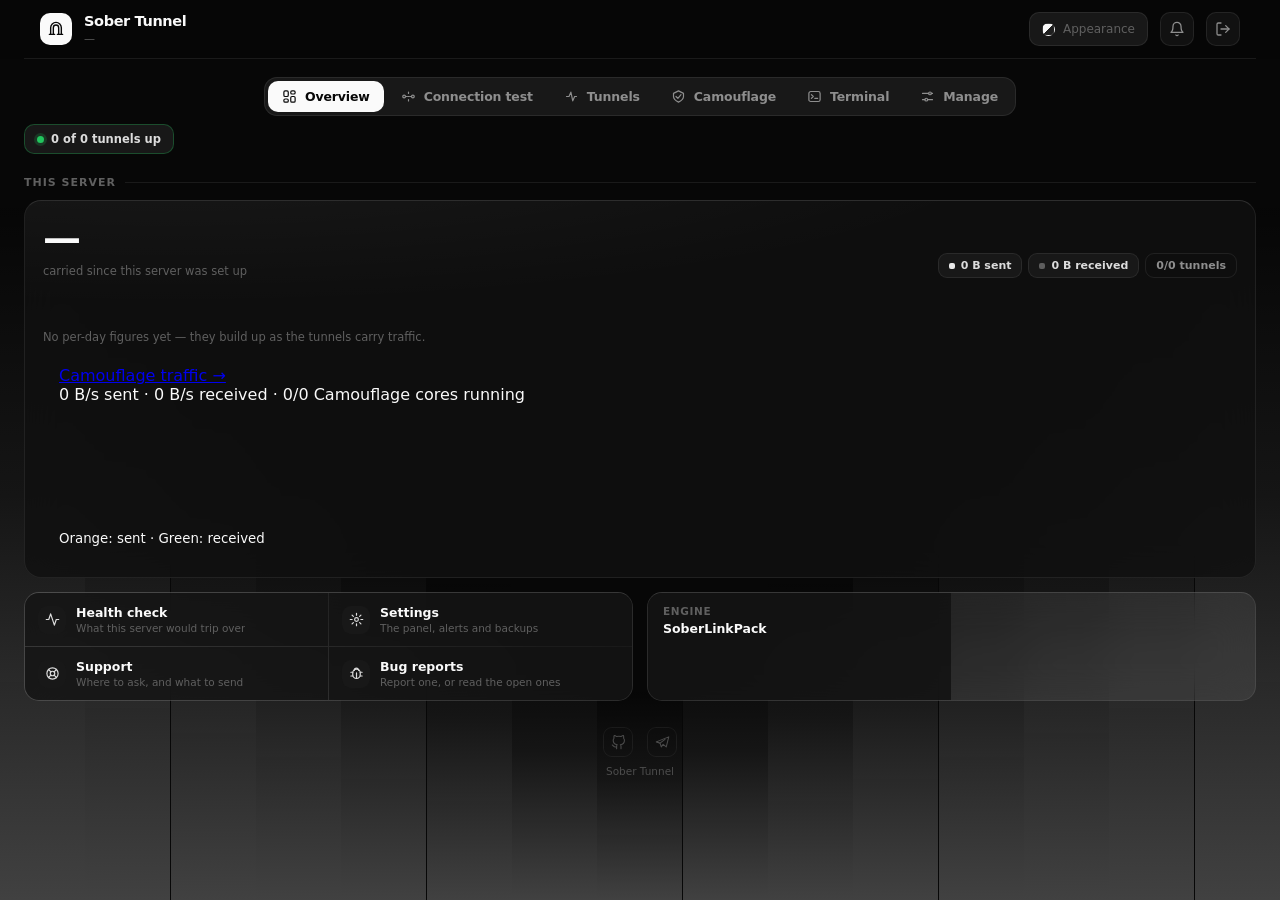
==== commit 1b0d5960: "Introduce SoberLinkPack branding and improve bounded camouflage recovery" ====
--- a/engines/backpack/internal/webui/panel/index.html
+++ b/engines/backpack/internal/webui/panel/index.html
@@ -3,7 +3,7 @@
 <head>
 <meta charset="utf-8">
 <meta name="viewport" content="width=device-width, initial-scale=1, viewport-fit=cover">
-<title>sober-tunnel</title>
+<title>Sober Tunnel</title>
 <meta name="color-scheme" content="dark light">
 <!-- The browser paints its own chrome from this; it has to follow the theme,
      so js/main.js rewrites it whenever the ground changes. -->
@@ -71,7 +71,7 @@
       </svg>
       <span class="boot-in" data-icon="pack"></span>
     </div>
-    <div class="boot-title">sober-tunnel</div>
+    <div class="boot-title">Sober Tunnel</div>
     <div class="boot-sub" id="boot-sub">Loading…</div>
     <div class="boot-reads">
       <div class="boot-read" id="read-stats"><span>/api/stats</span><span class="ln"><i></i></span></div>
@@ -88,7 +88,7 @@
       <div class="hz">
         <header class="HH">
           <div class="mk" data-icon="pack"></div>
-          <div class="who"><b>sober-tunnel</b><small id="hdr-sub">—</small></div>
+          <div class="who"><b>Sober Tunnel</b><small id="hdr-sub">—</small></div>
 
           <span class="sp"></span>
 
--- a/engines/backpack/internal/webui/panel/css/screens/mimic.css
+++ b/engines/backpack/internal/webui/panel/css/screens/mimic.css
@@ -1,6 +1,21 @@
 .mimic-page {padding:24px 0;line-height:1.6}
 .mimic-page h1 {font-size:24px}.mimic-page h2 {font-size:18px}
 .mimic-layout {display:grid;grid-template-columns:minmax(180px,1fr) minmax(0,3fr);gap:24px}
+.mimic-page{max-width:1400px;margin:auto;padding:16px}
+.mimic-page header{margin-bottom:20px}
+.mimic-page label{display:flex;flex-direction:column;gap:6px;margin:10px 0}
+.mimic-page section{min-width:0}
+.mimic-page details{margin:16px 0;padding:12px;border:1px solid var(--line,#5555);border-radius:10px}
+.mimic-page summary{cursor:pointer}
+.mimic-page input,.mimic-page select,.mimic-page textarea{max-width:100%;padding:10px;background:var(--bg,#171b22);color:inherit;border:1px solid var(--line,#5558);border-radius:8px}
+.mimic-page textarea{width:100%;font-family:monospace}
+.mimic-fields{display:grid;grid-template-columns:repeat(auto-fit,minmax(220px,1fr));gap:4px 16px}
+.mimic-page small,.mimic-help{opacity:.75;line-height:1.5}
+.mimic-page pre{white-space:pre-wrap;overflow-wrap:anywhere;max-height:460px;overflow:auto;padding:12px;border-radius:8px;background:#0003}
+.mimic-page button{margin:4px;padding:8px 12px}
+.mimic-fleet{display:grid;grid-template-columns:repeat(auto-fit,minmax(230px,1fr));gap:16px}
+.mimic-fleet>a{padding:20px;color:inherit;text-decoration:none}
+.mimic-engine-choice{margin:12px;padding:16px;border:1px solid var(--line,#5558);border-radius:10px}
 .mimic-layout section {min-width:0;padding:20px;border:1px solid var(--line,#444);border-radius:14px}
 .mimic-page label {display:block;margin:12px 0}
 .mimic-page input,.mimic-page select,.mimic-page textarea {display:block;width:100%;box-sizing:border-box;padding:10px;border:1px solid #666;border-radius:8px;background:var(--bg,#171717);color:var(--fg,#eee);font:inherit}
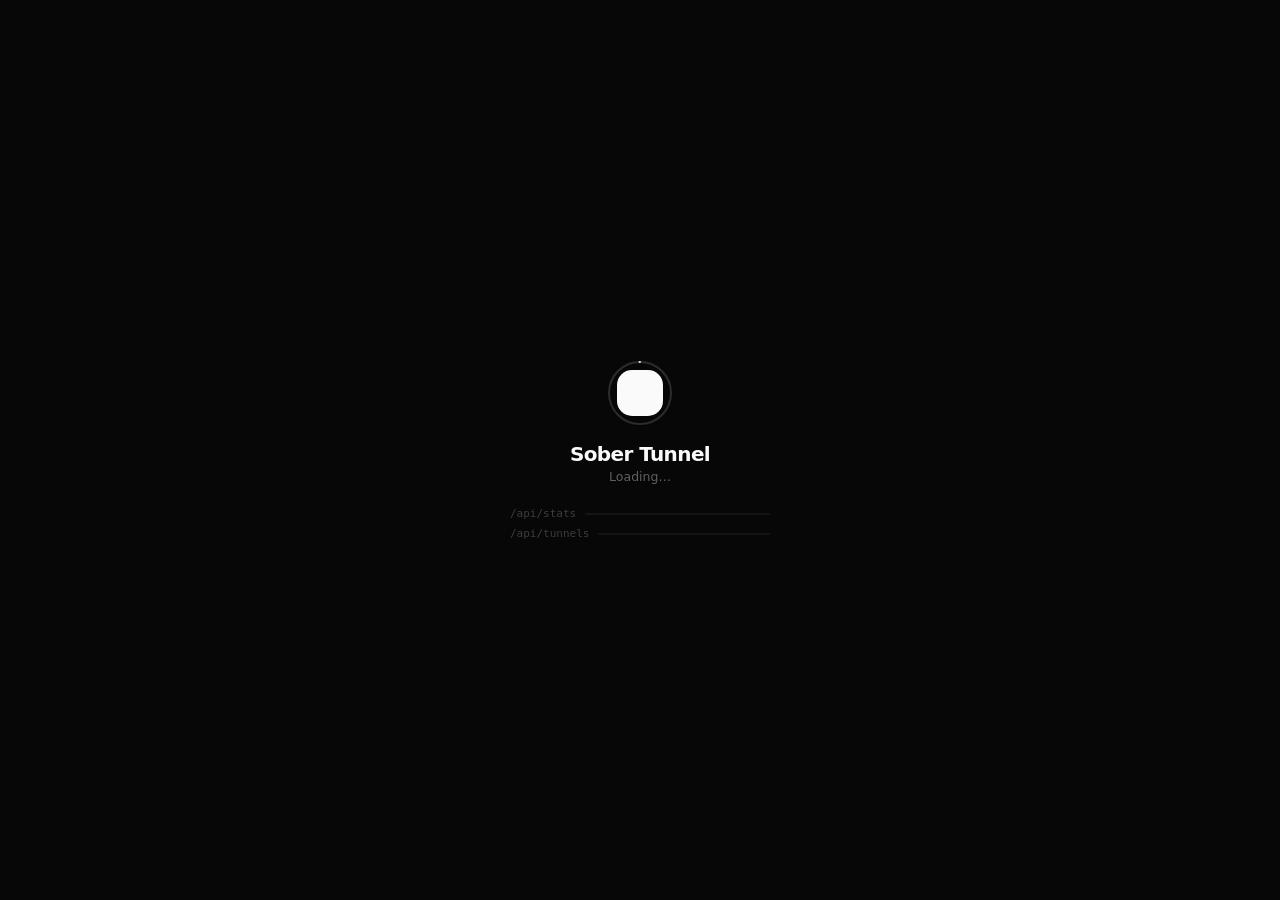
==== commit 96c61d52: "Integrate upstream v2 data plane and security on isolated validation branch" ====
--- a/engines/backpack/internal/webui/panel/index.html
+++ b/engines/backpack/internal/webui/panel/index.html
@@ -37,13 +37,12 @@
 <link rel="stylesheet" href="css/components/dialog.css">
 <link rel="stylesheet" href="css/components/toast.css">
 <link rel="stylesheet" href="css/screens/tools.css">
-<link rel="stylesheet" href="css/vendor/xterm.css">
 
 <script nonce="__CSP_NONCE__">
   /* The theme is read before first paint so a dark panel never flashes white. */
   try {
     var t = localStorage.getItem('bp_theme') || 'dark';
-    var a = localStorage.getItem('bp_accent') || 'none';
+    var a = localStorage.getItem('bp_accent') || 'signal';
     document.addEventListener('DOMContentLoaded', function () {
       document.body.dataset.t = t;
       if (a && a !== 'none') document.body.dataset.accent = a;
@@ -54,13 +53,6 @@
 
 <body data-t="dark" class="wide">
 
-<!-- The ground the panel sits on.
-     Bars across the width, tallest at the edges and shortest in the middle,
-     each a gradient of the accent fading upward — so the page has a horizon
-     rather than a flat field. It is built on --ac, which is what the accent
-     picker sets, so choosing a different one repaints this with it and no
-     script is involved. Inert: it is behind everything and takes no pointer. -->
-<div class="bgbars" aria-hidden="true"><i style="--s:1.000;--d:0.0s"></i><i style="--s:0.882;--d:0.1s"></i><i style="--s:0.767;--d:0.2s"></i><i style="--s:0.658;--d:0.3s"></i><i style="--s:0.553;--d:0.4s"></i><i style="--s:0.456;--d:0.5s"></i><i style="--s:0.368;--d:0.6s"></i><i style="--s:0.300;--d:0.7s"></i><i style="--s:0.368;--d:0.8s"></i><i style="--s:0.456;--d:0.9s"></i><i style="--s:0.553;--d:1.0s"></i><i style="--s:0.658;--d:1.1s"></i><i style="--s:0.767;--d:1.2s"></i><i style="--s:0.882;--d:1.3s"></i><i style="--s:1.000;--d:1.4s"></i></div>
 
 <div id="boot">
   <div class="boot-stage">
@@ -120,8 +112,7 @@
       <div class="ic">!</div>
       <div class="tx">
         <b>The monitor service is not running</b>
-        <span>The watchdog, the bot and the alerts live in it. Tunnels keep carrying traffic, but a
-              tunnel that drops will not be restarted and no alert will reach you.</span>
+        <span>Watchdog, bot and alerts live in it. Tunnels keep running, but none are restarted and no alert reaches you.</span>
       </div>
       <button class="act">Start it</button>
     </div>
@@ -174,6 +165,7 @@
   </div>
   <h4>Accent</h4>
   <div class="dots" id="ap-accent">
+    <button data-a="signal"  style="--c:#4cc38a" title="Signal" aria-label="Signal accent"></button>
     <button data-a="none" title="None" aria-label="None accent"></button>
     <button data-a="crimson" style="--c:#4f000b" title="Crimson" aria-label="Crimson accent"></button>
     <button data-a="ember"   style="--c:#f6511d" title="Ember" aria-label="Ember accent"></button>
--- a/engines/backpack/internal/webui/panel/css/tokens.css
+++ b/engines/backpack/internal/webui/panel/css/tokens.css
@@ -9,52 +9,28 @@
      and an <svg> with no rule of its own paints solid black with no stroke.
      Anything that genuinely wants a fill declares it on the element, which wins. */
   button,input,select,textarea{font:inherit;color:inherit}
-  svg{fill:none;stroke:currentColor;stroke-width:1.9;stroke-linecap:round;stroke-linejoin:round}
+  svg{fill:none;stroke:currentColor;stroke-width:1.6;stroke-linecap:round;stroke-linejoin:round}
   /* [hidden] is a UA rule at attribute specificity, so any class rule that sets
      display beats it and the element stays on screen. This settles it once. */
   [hidden]{display:none!important}
 
   *{box-sizing:border-box;margin:0;padding:0}
   html{-webkit-text-size-adjust:100%}
-  /* The material the cards are made of.
-   *
-   * A translucent surface over the page's own ground, blurred, so a card reads
-   * as a pane of something rather than a rectangle of paint. Following Apple's
-   * material rules: the surface is semi-transparent with a blur behind it, its
-   * top edge is a touch brighter than the rest — light catching the near face —
-   * and a bigger surface reads as thicker, so cards blur harder than chips.
-   *
-   * It is a hint and not an effect. At 82% the ground behind is a suggestion of
-   * depth; much below that and text starts sitting on whatever moves behind it,
-   * which is the point at which glass stops being a material and becomes a
-   * legibility problem.
-   *
-   * Bands inside a card use --glass-solid: the same material, denser. They are
-   * part of the same pane, not a second one stacked on it — stacking two
-   * translucent surfaces is what makes this look cheap and read badly.
-   */
+  /* The surface the cards are made of: a plain raised step of the ground with
+     a hairline. It was a translucent "glass" with a 20px blur and a bright top
+     edge, which made every card a pane over moving bars; the bars are gone and
+     a card is now just the next step up from the page. The variable names stay
+     because forty rules read them. */
   body{
-    --glass:color-mix(in srgb,var(--s1) 82%,transparent);
-    --glass-solid:color-mix(in srgb,var(--s1) 94%,transparent);
-    --glass-blur:blur(20px) saturate(150%);
-    --glass-edge:color-mix(in srgb,var(--tx) 13%,transparent);
-    --glass-lift:0 2px 10px rgba(0,0,0,.04),0 12px 34px rgba(0,0,0,.16);
-    /* The two named series a tunnel has: down and up.
-       The accent, and the accent gone quiet — one measurement in two halves,
-       so they are one hue at two strengths rather than two unrelated colours.
-       Built on --ac and --mu, so they follow the accent the operator picked
-       and the theme they are in, the way everything else here does. */
+    --glass:var(--s1);
+    --glass-solid:var(--s1);
+    --glass-blur:none;
+    --glass-edge:var(--ln);
+    --glass-lift:none;
+    /* The two named series a tunnel has: down and up. The accent, and the
+       accent gone quiet — one measurement in two halves. */
     --sc1:var(--ac);
     --sc2:color-mix(in srgb,var(--ac) 38%,var(--mu));
-  }
-  /* Told to keep it simple: solid surfaces, no blur, no bright edge. */
-  @media (prefers-reduced-transparency:reduce){
-    body{--glass:var(--s1);--glass-solid:var(--s1);--glass-blur:none;
-         --glass-edge:var(--ln)}
-  }
-  @media (prefers-contrast:more){
-    body{--glass:var(--s1);--glass-solid:var(--s1);--glass-blur:none;
-         --glass-edge:var(--tx)}
   }
 
   /* The ground moved here from .panel: the panel is transparent now so the
@@ -77,4 +53,7 @@
      fields were transparent. */
   body[data-t="dark"]{--field:#0c0c0c}
   body[data-t="light"]{--field:#ffffff}
-  :root{--ok:#22c55e;--wr:#f59e0b;--er:#ef4444;--spring:cubic-bezier(.32,.72,0,1)}
+  :root{--ok:#22c55e;--wr:#f59e0b;--er:#ef4444;--spring:cubic-bezier(.22,1,.36,1)}
+  /* Status colours toned to sit inside the ground rather than shout over it. */
+  body[data-t="dark"]{--ok:#4cc38a;--wr:#e5a33d;--er:#e5484d}
+  body[data-t="light"]{--ok:#16a34a;--wr:#b45309;--er:#dc2626}
--- a/engines/backpack/internal/webui/panel/css/base.css
+++ b/engines/backpack/internal/webui/panel/css/base.css
@@ -3,7 +3,7 @@
  * off, not a re-drawing of it. Class names are kept so the markup matches.
  */
 
-  .wrapg{max-width:1300px;margin:0 auto;padding:20px clamp(14px,3vw,26px) 70px}
+  
   #grid{display:grid;grid-template-columns:repeat(auto-fill,minmax(336px,1fr));gap:16px}
   .mono{font-variant-numeric:tabular-nums;letter-spacing:-.02em}
   .k{display:block;width:100%}
@@ -43,7 +43,7 @@
 
 /* A dialog whose values are still being read: the frame and its title show,
    the preview's sample content does not. See openScreen. */
-.priming > :not(.dh):not(.sheen){opacity:0;pointer-events:none}
+
 .scrim .dlg > *{transition:opacity .28s ease}
 .priming::after{content:"";position:absolute;left:50%;top:50%;width:26px;height:26px;margin:-13px 0 0 -13px;
   border-radius:50%;border:2px solid var(--ln2);border-top-color:var(--tx);animation:priming-spin .8s linear infinite}
@@ -54,3 +54,15 @@
 @media (max-width:560px){
   .dlg .dh small{display:-webkit-box;-webkit-line-clamp:2;-webkit-box-orient:vertical;overflow:hidden}
 }
+
+/* The route: "kharej ─●→ Iran". The one detail only this product has — two
+   servers and the line between them, with the live dot on it — used wherever
+   the panel says which way a tunnel goes, in place of flags and globes. */
+.route{display:inline-flex;align-items:center;gap:8px;font:400 12px/1 ui-monospace,SFMono-Regular,Menlo,monospace;
+  color:var(--mu);white-space:nowrap}
+.route > span{color:var(--tx2)}
+.route .rt{position:relative;flex:none;width:44px;height:1px;background:var(--ln3)}
+.route .rt::before{content:"";position:absolute;right:-1px;top:-3px;border:3px solid transparent;
+  border-left:5px solid var(--ln3);border-right:0}
+.route .rt::after{content:"";position:absolute;left:50%;top:50%;width:6px;height:6px;border-radius:50%;
+  background:var(--ac);transform:translate(-50%,-50%)}
--- a/engines/backpack/internal/webui/panel/css/layout.css
+++ b/engines/backpack/internal/webui/panel/css/layout.css
@@ -7,18 +7,14 @@
 .page{max-width:1300px;margin:0 auto;padding:0 clamp(14px,3vw,26px) 70px}
 
 /* header */
-.hdr{display:flex;align-items:center;gap:12px;padding:18px 0 16px;position:sticky;top:0;z-index:40;
-  background:color-mix(in srgb,var(--bg) 88%,transparent);
-  -webkit-backdrop-filter:blur(14px);backdrop-filter:blur(14px)}
-.hdr .mk{width:34px;height:34px;border-radius:10px;background:var(--tx);color:var(--bg);display:grid;place-items:center;flex:none}
-.hdr .mk svg{width:17px;height:17px;fill:none;stroke:currentColor;stroke-width:2.1;stroke-linecap:round}
-.hdr .who b{display:block;font-size:15px;font-weight:650;letter-spacing:-.026em;line-height:1.2}
-.hdr .who small{display:block;font-size:11.5px;color:var(--dim);margin-top:1px}
-.hdr .sp{flex:1}
-.hdr .upd{display:inline-flex;align-items:center;gap:8px;font-size:11.5px;font-weight:600;padding:8px 13px;
-  border-radius:11px;cursor:pointer;background:color-mix(in srgb,var(--wr) 13%,transparent);
-  border:1px solid color-mix(in srgb,var(--wr) 32%,transparent);color:var(--wr)}
-.hdr .upd svg{width:13px;height:13px;fill:none;stroke:currentColor;stroke-width:2;stroke-linecap:round}
+
+
+
+
+
+
+
+
 
 /* banner for the states that look fine but are not */
 .warnbar{display:flex;align-items:flex-start;gap:12px;padding:13px 15px;border-radius:14px;margin-bottom:12px;
@@ -27,7 +23,7 @@
 .warnbar.bad{border-color:color-mix(in srgb,var(--er) 32%,transparent);
   background:color-mix(in srgb,var(--er) 8%,transparent)}
 .warnbar .ic{width:26px;height:26px;border-radius:8px;flex:none;display:grid;place-items:center;font-size:13px;
-  font-weight:700;background:color-mix(in srgb,var(--wr) 20%,transparent);color:var(--wr)}
+  font-weight:600;background:color-mix(in srgb,var(--wr) 20%,transparent);color:var(--wr)}
 .warnbar.bad .ic{background:color-mix(in srgb,var(--er) 18%,transparent);color:var(--er)}
 .warnbar .tx{flex:1;min-width:0}
 .warnbar .tx b{display:block;font-size:12.5px;font-weight:640;margin-bottom:3px}
@@ -37,53 +33,42 @@
 .warnbar .act:hover{background:var(--ln)}
 
 /* the server strip */
-.srv{border:1px solid var(--ln);border-radius:18px;background:var(--s1);overflow:hidden;margin-bottom:22px}
-.srv .m{background:var(--s1);padding:15px 16px}
-.srv .m .k{font-size:11px;color:var(--dim);font-weight:560}
-.srv .m .v{font-size:23px;font-weight:650;letter-spacing:-.034em;margin:5px 0 9px;font-variant-numeric:tabular-nums}
-.srv .m .v em{font-style:normal;font-size:12px;color:var(--mu);font-weight:560;margin-left:2px;letter-spacing:0}
-.srv .m .tr{height:5px;border-radius:3px;background:var(--sunk);overflow:hidden}
-.srv .m .tr i{display:block;height:100%;border-radius:3px;background:var(--tx2)}
-.srv .m .s{font-size:11px;color:var(--dim);margin-top:7px}
-.srv .facts{display:flex;align-items:center;gap:0;padding:0;border-top:1px solid var(--ln);background:var(--s2)}
-.srv .facts .sp{flex:1}
-.srv .extra{display:none;border-top:1px solid var(--ln);background:var(--s2);padding:14px 16px;
-  grid-template-columns:repeat(auto-fit,minmax(190px,1fr));gap:12px 26px}
-.srv.open .extra{display:grid}
-.srv .extra .e{display:flex;align-items:baseline;gap:9px;font-size:12px;padding:5px 0;border-bottom:1px solid var(--ln)}
-.srv .extra .e .k{color:var(--dim);flex:none;min-width:88px}
-.srv .extra .e .v{margin-left:auto;font-weight:570;font-variant-numeric:tabular-nums;text-align:right}
+
+
+
+
+
+
+
+
+
+
+
+
+
+
+
 #grid{display:grid;grid-template-columns:repeat(auto-fill,minmax(336px,1fr));gap:16px}
 
 /* empty state */
 .empty{grid-column:1/-1;border:1px dashed var(--ln2);border-radius:18px;padding:44px 20px;text-align:center}
-.empty b{display:block;font-size:14.5px;font-weight:620;letter-spacing:-.02em;margin-bottom:6px}
+.empty b{display:block;font-size:14.5px;font-weight:620;letter-spacing:0;margin-bottom:6px}
 .empty span{display:block;font-size:12.5px;color:var(--dim);line-height:1.6;max-width:52ch;margin:0 auto 16px}
 
 /* ---------- the whole page reacts, not just the header ---------- */
-.page2{container-type:inline-size;container-name:pg;max-width:1300px;margin:0 auto;
-  padding:0 clamp(12px,3vw,26px) 70px}
+
 .stick{position:sticky;top:0;z-index:40;margin:0 calc(-1 * clamp(12px,3vw,26px));
   padding:0 clamp(12px,3vw,26px);
-  background:color-mix(in srgb,var(--bg) 88%,transparent);
-  -webkit-backdrop-filter:blur(14px);backdrop-filter:blur(14px)}
-@container pg (max-width:1080px){ .srv .row1{grid-template-columns:repeat(2,1fr)} .srv .traf{grid-column:span 2} }
-@container pg (max-width:560px){ .srv .row1{grid-template-columns:1fr} .srv .traf{grid-column:span 1} }
-.srv .facts{overflow-x:auto;scrollbar-width:none}
-.srv .facts::-webkit-scrollbar{display:none}
-@container pg (max-width:720px){
-  .srv .facts .more2{position:sticky;right:0;background:var(--s2);box-shadow:-10px 0 12px -8px rgba(0,0,0,.5)}
-}
-@container pg (max-width:560px){ .srv .extra{grid-template-columns:1fr} }
+  background:var(--bg)}
+
+
+
+
+
+
 
 /* section heading */
-@container pg (max-width:560px){
-  .sech{flex-wrap:wrap}
-  .sech .cnt{order:3}
-  .sech .sb{flex:1;justify-content:center}
-  .sech .sp{display:none}
-  .sech h2{flex:1}
-}
+
 /* the grid already reflows; on a phone one column reads better than a squeezed two */
 @container pg (max-width:560px){ #grid{grid-template-columns:1fr} }
 
@@ -107,48 +92,22 @@
 .panel{container-type:inline-size;container-name:pg;background:transparent;color:var(--tx);
   position:relative;z-index:1}
 
-/* ---- the ground ---------------------------------------------------------
- *
- * Bars across the full width: tallest at the edges, shortest in the middle, so
- * the page has a horizon and the content sits in the dip of it. Each is a
- * gradient of the accent fading upward.
- *
- * It is built on --ac, which is the variable the accent picker sets on <body>.
- * That is the whole mechanism — pick a different accent, or switch between
- * light and dark, and this repaints with it. No script watches for the change
- * because nothing has to.
- *
- * The strength is deliberately low. The reference draws these at full colour on
- * an empty page; this one has a panel over it, and a background loud enough to
- * be admired is a background that competes with what it is behind.
- */
-.bgbars{position:fixed;inset:0;z-index:0;overflow:hidden;pointer-events:none;
-  display:flex;transform:translateZ(0);backface-visibility:hidden}
-.bgbars i{flex:1 0 0;min-width:0;height:100%;transform-origin:bottom;
-  transform:scaleY(var(--s));
-  background:linear-gradient(to top,
-    color-mix(in srgb,var(--ac) 24%,transparent),
-    color-mix(in srgb,var(--ac) 6%,transparent) 45%,
-    transparent 78%);
-  animation:pulseBar 2s ease-in-out var(--d) infinite alternate}
-@keyframes pulseBar{
-  0%{transform:scaleY(var(--s))}
-  100%{transform:scaleY(calc(var(--s) * .7))}
-}
-/* A light ground has far less contrast to spend, so the wash is lighter still. */
-body[data-t="light"] .bgbars i{
-  background:linear-gradient(to top,
-    color-mix(in srgb,var(--ac) 15%,transparent),
-    color-mix(in srgb,var(--ac) 4%,transparent) 45%,
-    transparent 78%)}
-@media (prefers-reduced-motion:reduce){ .bgbars i{animation:none} }
 .panel .inner2{padding:0 clamp(12px,3vw,24px) 26px}
+/* One width on every desktop. A laptop and an ultrawide monitor draw the same
+   page at the same size, centred, with the rest of the window left clear —
+   stretched across 3440 pixels the cards were long thin strips. Below that
+   width (a tablet, a phone) the panel fills the screen as before, with only
+   the usual gutter at its edges.
+
+   It is a limit on .panel itself, not on .inner2, because .panel is the
+   container every layout below queries: a limit inside it would leave those
+   queries measuring a width the content no longer has. */
+.panel{max-width:1100px;margin:0 auto}
 .panel .stickH{position:sticky;top:0;z-index:40;margin:0 calc(-1*clamp(12px,3vw,24px));
-  padding:0 clamp(12px,3vw,24px);background:color-mix(in srgb,var(--bg) 90%,transparent);
-  -webkit-backdrop-filter:blur(14px);backdrop-filter:blur(14px)}
+  padding:0 clamp(12px,3vw,24px);background:var(--bg)}
 .panel .stickH .HH{background:transparent}
 .panel .sectitle{display:flex;align-items:center;gap:9px;margin:22px 0 11px}
-.panel .sectitle h3{font-size:11px;font-weight:660;letter-spacing:.09em;text-transform:uppercase;color:var(--dim)}
+.panel .sectitle h3{font-size:12px;font-weight:600;letter-spacing:0;color:var(--dim)}
 .panel .sectitle .ln{flex:1;height:1px;background:var(--ln)}
 
 /* resources — V3 */
@@ -174,7 +133,7 @@
 
 /* tunnels */
 .panel .sech2{display:flex;align-items:center;gap:11px;margin:22px 0 12px}
-.panel .sech2 h2{font-size:17px;font-weight:650;letter-spacing:-.028em}
+.panel .sech2 h2{font-size:17px;font-weight:600;letter-spacing:-.028em}
 .panel .sech2 .cnt{font-size:11.5px;font-weight:600;padding:3px 10px;border-radius:9px;background:var(--sunk);color:var(--mu)}
 .panel .sech2 .sp{flex:1}
 .panel .sech2 .sb{font:inherit;font-size:12.5px;font-weight:590;padding:9px 15px;border-radius:11px;cursor:pointer;
@@ -212,7 +171,7 @@
 .boot-in{width:46px;height:46px;border-radius:15px;background:var(--tx);color:var(--bg);
   display:grid;place-items:center}
 .boot-in svg{width:23px;height:23px}
-.boot-title{font-size:20px;font-weight:660;letter-spacing:-.03em}
+.boot-title{font-size:20px;font-weight:600;letter-spacing:-.03em}
 .boot-sub{font-size:12.5px;color:var(--dim);margin-top:3px;min-height:18px}
 .boot-reads{width:100%;margin-top:20px;display:flex;flex-direction:column;gap:7px}
 .boot-read{display:flex;align-items:center;gap:9px;font-family:ui-monospace,SFMono-Regular,Menlo,monospace;
--- a/engines/backpack/internal/webui/panel/css/components/header.css
+++ b/engines/backpack/internal/webui/panel/css/components/header.css
@@ -6,23 +6,23 @@
 .hz{container-type:inline-size;container-name:hdr}
 .HH{display:flex;align-items:center;gap:12px;padding:12px 16px;background:var(--s1);border-bottom:1px solid var(--ln)}
 .HH .mk{width:32px;height:32px;border-radius:10px;background:var(--tx);color:var(--bg);display:grid;place-items:center;flex:none}
-.HH .mk svg{width:16px;height:16px;fill:none;stroke:currentColor;stroke-width:2.1;stroke-linecap:round}
+.HH .mk svg{width:16px;height:16px;fill:none;stroke:currentColor;stroke-width:1.6;stroke-linecap:round}
 .HH .who{min-width:0;flex:none}
-.HH .who b{display:block;font-size:14.5px;font-weight:650;letter-spacing:-.026em;line-height:1.2}
+.HH .who b{display:block;font-size:14.5px;font-weight:600;letter-spacing:0;line-height:1.2}
 .HH .who small{display:block;font-size:11px;color:var(--dim);margin-top:1px;overflow:hidden;
   text-overflow:ellipsis;white-space:nowrap}
 .HH .sp{flex:1}
 .HH .ic2{width:34px;height:34px;border-radius:10px;border:1px solid var(--ln);background:var(--s1);color:var(--mu);
   cursor:pointer;display:grid;place-items:center;flex:none;position:relative;transition:background .22s ease,color .22s ease}
 .HH .ic2:hover{background:var(--sunk);color:var(--tx)}
-.HH .ic2 svg{width:16px;height:16px;fill:none;stroke:currentColor;stroke-width:1.9;stroke-linecap:round;stroke-linejoin:round}
+.HH .ic2 svg{width:16px;height:16px;fill:none;stroke:currentColor;stroke-width:1.6;stroke-linecap:round;stroke-linejoin:round}
 .HH .ic2 .bdg{position:absolute;top:-4px;right:-4px;min-width:16px;height:16px;padding:0 4px;border-radius:8px;
-  background:var(--er);color:#fff;font-size:9.5px;font-weight:700;display:grid;place-items:center;
+  background:var(--er);color:#fff;font-size:9.5px;font-weight:600;display:grid;place-items:center;
   border:2px solid var(--s1)}
 .HH .ic2 .bdg.w{background:var(--wr);color:#111111}
 .HH .pal2{display:flex;align-items:center;gap:8px;height:34px;padding:0 12px;border-radius:10px;
   border:1px solid var(--ln);background:var(--s2);color:var(--dim);font-size:12px;cursor:pointer;flex:none}
-.HH .pal2 svg{width:14px;height:14px;fill:none;stroke:currentColor;stroke-width:1.9;stroke-linecap:round}
+.HH .pal2 svg{width:14px;height:14px;fill:none;stroke:currentColor;stroke-width:1.6;stroke-linecap:round}
 .HH .pal2 kbd{font-family:ui-monospace,SFMono-Regular,Menlo,monospace;font-size:10px;border:1px solid var(--ln2);
   border-radius:5px;padding:1px 5px}
 
@@ -34,8 +34,8 @@
 /* responsive — one row survives everywhere */
 @container hdr (max-width:820px){ .HH .pal2 kbd,.HH .pal2 .t2{display:none} .HH .pal2{padding:0 10px} }
 @container hdr (max-width:700px){ .HH .who small{display:none} }
-@container hdr (max-width:600px){ .HH .gauge .rate2{display:none} }
+
 @container hdr (max-width:470px){ .HH .who{display:none} .HH .gauge{margin-left:2px} }
-@container hdr (max-width:380px){ .HH .gauge .up2 span{display:none} }
-@media (max-width:1080px){.d1000,.d760{width:100%}}
+
+
 .HH .gauge{min-height:34px}
--- a/engines/backpack/internal/webui/panel/css/components/dock.css
+++ b/engines/backpack/internal/webui/panel/css/components/dock.css
@@ -18,7 +18,7 @@
   border:1px solid var(--ln);background:var(--s2)}
 
 .panel .dock button{font:inherit;display:inline-flex;align-items:center;gap:8px;
-  font-size:12.5px;font-weight:590;letter-spacing:-.012em;
+  font-size:12.5px;font-weight:590;letter-spacing:0;
   padding:8px 14px;border-radius:10px;border:0;background:transparent;color:var(--mu);
   cursor:pointer;transition:background .2s ease,color .2s ease}
 .panel .dock button:hover{color:var(--tx2)}
--- a/engines/backpack/internal/webui/panel/css/components/servers.css
+++ b/engines/backpack/internal/webui/panel/css/components/servers.css
@@ -7,8 +7,7 @@
  * between them; nothing else uses this class.
  */
 
-.np7 .row7{display:flex;align-items:center;gap:12px;padding:12px 13px;border:1px solid var(--ln);
-  border-radius:13px;background:var(--s2);margin-bottom:9px}
+
 
 .np7 .in7{width:74px;flex:none;font-size:12px;padding:8px 10px;border-radius:10px;text-align:center;
   border:1px solid var(--ln2);background:var(--sunk);color:var(--tx);outline:0;
@@ -30,11 +29,10 @@
    character by character, so it is monospaced, selectable, and allowed to wrap
    rather than scroll — a key with its middle hidden is a key that gets pasted
    half-copied. */
-.np7 .cmd7{border:1px solid var(--ln2);border-radius:13px;background:var(--sunk);
-  padding:11px 13px 12px;margin:0 0 9px}
+
 @keyframes pulse7{0%,100%{opacity:.35}50%{opacity:1}}
 
-.np7 .hd7{font-size:10.5px;font-weight:620;letter-spacing:.06em;text-transform:uppercase;
+.np7 .hd7{font-size:12px;font-weight:620;letter-spacing:0;
   color:var(--dim);margin:15px 2px 8px}
 
 /* One server, as a card.
@@ -44,30 +42,21 @@
  * one. The address is the largest thing on it because it is what gets copied
  * into a tunnel.
  */
-.panel .sv7{position:relative;display:flex;flex-direction:column;gap:0;
-  border:1px solid var(--ln);border-radius:17px;background:var(--s1);overflow:hidden;
-  animation:sv-in .42s var(--spring) both;
-  transition:border-color .22s ease,transform .22s var(--spring),box-shadow .22s ease}
+
 @keyframes sv-in{from{opacity:0;transform:translateY(8px)}to{opacity:1;transform:none}}
 
 /* The address, given the room it earns. */
-.panel .sv-addr{padding:14px 16px 15px;min-width:0}
-.panel .sv-fact{background:var(--s1);padding:10px 16px;min-width:0}
-.panel .sv-fact span{display:block;font-size:9.5px;font-weight:620;letter-spacing:.07em;
-  text-transform:uppercase;color:var(--dim)}
-.panel .sv-fact b{display:block;font-size:12.5px;font-weight:600;margin-top:3px;
-  overflow:hidden;text-overflow:ellipsis;white-space:nowrap}
+
+
+
+
 
 .np7 .empty7{display:grid;place-items:center;gap:7px;text-align:center;padding:34px 24px}
 .np7 .empty7 svg{width:22px;height:22px;color:var(--faint)}
 .np7 .empty7 b{font-size:13px;font-weight:640}
 .np7 .empty7 span{font-size:11.5px;color:var(--dim);line-height:1.6;max-width:42ch}
 
-@media (max-width:560px){
-  .np7 .row7{flex-wrap:wrap}
-  .np7 .in7.wide7{width:100%;order:3}
-  .np7 .row7 .t7{flex-basis:100%}
-}
+
 
 /* Page-level. The dialog had a header and a scroll box of its own; a page has
    the section title above it and the window's own scrollbar. */
@@ -80,11 +69,11 @@
    is looking at the grid and the new one appears in it, rather than at a panel
    above it that has nothing to do with where the result lands.
 */
-.panel .sv7.draft7{border-style:dashed;border-color:var(--ln2)}
+
 @keyframes pulse7{0%,100%{opacity:.35}50%{opacity:1}}
 
-.panel .sv-fact.bad7 b{color:var(--er)}
-.panel .sv-fact i{display:block;font-style:normal;font-size:10px;color:var(--er);margin-top:2px}
+
+
 
 /* ---- adding a server ------------------------------------------------------
  *
@@ -116,9 +105,9 @@
 .panel .asv-h{display:flex;align-items:flex-start;gap:11px}
 .panel .asv-ic{width:30px;height:30px;border-radius:9px;background:var(--s3);
   border:1px solid var(--ln);display:grid;place-items:center;flex:none}
-.panel .asv-ic svg{width:15px;height:15px;fill:none;stroke:var(--ok);stroke-width:2;
+.panel .asv-ic svg{width:15px;height:15px;fill:none;stroke:var(--ok);stroke-width:1.6;
   stroke-linecap:round;stroke-linejoin:round}
-.panel .asv-h b{display:block;font-size:14.5px;font-weight:640;letter-spacing:-.022em}
+.panel .asv-h b{display:block;font-size:14.5px;font-weight:640;letter-spacing:0}
 .panel .asv-h span{display:block;font-size:11.5px;color:var(--mu);margin-top:3px;
   line-height:1.5;max-width:52ch}
 
@@ -136,8 +125,7 @@
 }
 
 .panel .asv-g label{display:block;min-width:0}
-.panel .asv-g label > span{display:block;font-size:10px;font-weight:620;letter-spacing:.06em;
-  text-transform:uppercase;color:var(--dim)}
+.panel .asv-g label > span{display:block;font-size:12px;font-weight:620;letter-spacing:0;color:var(--dim)}
 .panel .asv-g input{display:block;width:100%;margin-top:5px;box-sizing:border-box;
   background:var(--sunk);border:1px solid var(--ln);border-radius:11px;
   padding:10px 12px;font:inherit;font-size:12.5px;color:var(--tx);
@@ -152,27 +140,20 @@
 /* Why a server cannot be reached, on the card that says it cannot.
    "Down" and "the password was changed" are both unreachable and are not the
    same problem; this is the only place that can tell them apart. */
-.panel .sv-why{font-size:11px;color:var(--warn,var(--dim));background:var(--s2);
-  border-radius:10px;padding:7px 10px;margin:2px 0 0;
-  overflow:hidden;text-overflow:ellipsis;white-space:nowrap}
+
 
 /* The login the panel uses, small, under the card's own buttons. */
-.panel .sv-f .sub7{font-size:10.5px;color:var(--dim);
-  overflow:hidden;text-overflow:ellipsis;white-space:nowrap;min-width:0}
+
 
 /* Servers behind this panel.
  *
  * Above the fleet rather than on each card: a release landing makes every
  * server out of date at once, so it is one fact and one action, not a badge to
  * be dealt with card by card. */
-.panel .behind7{display:flex;align-items:center;gap:12px;flex-wrap:wrap;
-  background:var(--glass);border:1px solid var(--ln);border-top-color:var(--glass-edge);
-  -webkit-backdrop-filter:var(--glass-blur);backdrop-filter:var(--glass-blur);border-radius:15px;
-  padding:12px 15px;margin:0 0 14px}
-.panel .behind7 .t7{flex:1 1 240px;min-width:0}
-.panel .behind7 b{display:block;font-size:12.5px;font-weight:640}
-.panel .behind7 span{display:block;font-size:10.5px;color:var(--dim);margin-top:3px;
-  overflow:hidden;text-overflow:ellipsis;white-space:nowrap}
+
+
+
+
 
 /* ===================== the server card ===================== *
  *
@@ -260,8 +241,8 @@
   transform:translateY(-50%);text-align:center;pointer-events:none}
 .panel .mp-gauge b{display:block;font-size:46px;font-weight:580;line-height:1;
   letter-spacing:-.04em;font-variant-numeric:tabular-nums;color:var(--tx)}
-.panel .mp-gauge span{display:block;margin-top:7px;font-size:9.5px;font-weight:640;
-  letter-spacing:.09em;text-transform:uppercase;color:var(--dim)}
+.panel .mp-gauge span{display:block;margin-top:7px;font-size:12px;font-weight:640;
+  letter-spacing:0;color:var(--dim)}
 .panel .mp7:hover{border-color:var(--ln2)}
 .panel .mp7:not(.live){opacity:.86}
 /* Drawn from what was written down, not from an answer. Full strength — the
@@ -277,9 +258,9 @@
    same 9px corner and the same ground a tunnel card uses. The two pages are
    the two halves of one panel, so they open the same way. */
 .panel .mp-fl{width:30px;height:30px;border-radius:9px;background:var(--s3);
-  border:1px solid var(--ln);display:grid;place-items:center;font-size:15px;flex:none}
+  border:1px solid var(--ln);display:grid;place-items:center;font:500 11px/1 ui-monospace,SFMono-Regular,Menlo,monospace;color:var(--mu);flex:none}
 .panel .mp-id{flex:1;min-width:0}
-.panel .mp-id b{display:block;font-size:14.5px;font-weight:640;letter-spacing:-.022em;
+.panel .mp-id b{display:block;font-size:14.5px;font-weight:640;letter-spacing:0;
   overflow:hidden;text-overflow:ellipsis;white-space:nowrap}
 .panel .mp-id small{display:block;font-size:11px;color:var(--dim);font-weight:520;margin-top:1px;
   overflow:hidden;text-overflow:ellipsis;white-space:nowrap}
@@ -352,9 +333,8 @@
    shape when an answer arrives, and says nothing rather than saying zero. */
 .panel .mp-m.unk .mp-mh b{color:var(--dim);font-weight:560}
 .panel .mp-mh{display:flex;align-items:baseline;gap:6px}
-.panel .mp-mh span{font-size:9.5px;font-weight:640;letter-spacing:.06em;
-  text-transform:uppercase;color:var(--dim)}
-.panel .mp-mh b{margin-left:auto;font-size:12px;font-weight:660;
+.panel .mp-mh span{font-size:12px;font-weight:640;letter-spacing:0;color:var(--dim)}
+.panel .mp-mh b{margin-left:auto;font-size:12px;font-weight:600;
   font-variant-numeric:tabular-nums;color:var(--tx)}
 .panel .mp-bar{height:4px;border-radius:3px;background:var(--sunk);overflow:hidden}
 .panel .mp-bar i{display:block;height:100%;border-radius:3px;background:var(--mm);
@@ -373,12 +353,12 @@
 .panel .mp7 .ed-l{display:none;position:absolute;inset:0;z-index:4;border-radius:27px;
   background:var(--s1);flex-direction:column;gap:12px;padding:20px 22px;overflow-y:auto}
 .panel .mp7.ed7 .ed-l{display:flex}
-.panel .mp7 .ed-h b{display:block;font-size:13px;font-weight:640;letter-spacing:-.01em}
+.panel .mp7 .ed-h b{display:block;font-size:13px;font-weight:640;letter-spacing:0}
 .panel .mp7 .ed-h span{display:block;margin-top:3px;font-size:11px;color:var(--dim)}
 .panel .mp7 .ed-g{display:grid;grid-template-columns:1fr 1fr;gap:9px}
 .panel .mp7 .ed-g .wide{grid-column:1/-1}
 .panel .mp7 .ed-g label{display:flex;flex-direction:column;gap:5px;min-width:0;
-  font-size:9.5px;font-weight:640;letter-spacing:.06em;text-transform:uppercase;color:var(--dim)}
+  font-size:12px;font-weight:640;letter-spacing:0;color:var(--dim)}
 .panel .mp7 .ed-g input{height:34px;padding:0 11px;border-radius:9px;min-width:0;
   border:1px solid var(--ln);background:var(--sunk);color:var(--tx);
   font:inherit;font-size:12.5px;letter-spacing:normal;text-transform:none;
--- a/engines/backpack/internal/webui/panel/css/screens/overview.css
+++ b/engines/backpack/internal/webui/panel/css/screens/overview.css
@@ -21,13 +21,13 @@
   animation:ov-in .38s var(--spring) both;animation-delay:calc(var(--i,0) * 40ms);
   transition:background .18s ease,border-color .18s ease}
 .panel .ov-pill:hover{background:var(--s3);border-color:var(--ln2)}
+/* The notices: a quiet row with a coloured dot. The border used to take the
+   status colour too, with a halo round the dot — three signals for one fact. */
 .panel .ov-pill .ov-dot{width:7px;height:7px;border-radius:50%;flex:none;background:var(--ln3)}
-.panel .ov-pill.er{border-color:color-mix(in srgb,var(--er) 38%,transparent)}
-.panel .ov-pill.er .ov-dot{background:var(--er);box-shadow:0 0 0 3px color-mix(in srgb,var(--er) 18%,transparent)}
-.panel .ov-pill.wr{border-color:color-mix(in srgb,var(--wr) 32%,transparent)}
-.panel .ov-pill.wr .ov-dot{background:var(--wr);box-shadow:0 0 0 3px color-mix(in srgb,var(--wr) 18%,transparent)}
-.panel .ov-pill.ok{cursor:default;border-color:color-mix(in srgb,var(--ok) 30%,transparent)}
-.panel .ov-pill.ok .ov-dot{background:var(--ok);box-shadow:0 0 0 3px color-mix(in srgb,var(--ok) 18%,transparent)}
+.panel .ov-pill.er .ov-dot{background:var(--er)}
+.panel .ov-pill.wr .ov-dot{background:var(--wr)}
+.panel .ov-pill.ok{cursor:default}
+.panel .ov-pill.ok .ov-dot{background:var(--ok)}
 
 @keyframes ov-in{from{opacity:0;transform:translateY(6px)}to{opacity:1;transform:none}}
 
@@ -37,15 +37,11 @@
   -webkit-backdrop-filter:var(--glass-blur);backdrop-filter:var(--glass-blur);
   padding:18px 18px 14px;position:relative;overflow:hidden;
   animation:ov-in .5s var(--spring) both}
-/* A single wash from the top, so the card has a light source and the month of
-   bars along its base sits in the dark half of it. */
-.panel .tk::before{content:'';position:absolute;inset:0;pointer-events:none;
-  background:radial-gradient(120% 80% at 12% -20%,var(--sunk),transparent 60%)}
 .panel .tk>*{position:relative}
 
 .panel .tk-head{display:flex;align-items:flex-end;gap:16px;flex-wrap:wrap}
 .panel .tk-tot{min-width:0}
-.panel .tk-num{display:block;font-size:38px;font-weight:670;letter-spacing:-.045em;
+.panel .tk-num{display:block;font-size:38px;font-weight:600;letter-spacing:-.045em;
   line-height:1;font-variant-numeric:tabular-nums}
 .panel .tk-cap{display:block;font-size:11.5px;color:var(--dim);margin-top:7px}
 .panel .tk-chips{display:flex;flex-wrap:wrap;gap:6px;margin-left:auto}
@@ -67,7 +63,7 @@
 /* A month, one column a day, filling left to right in the order they happened. */
 .panel .tk-days{display:flex;align-items:flex-end;gap:3px;height:64px}
 .panel .tk-days i{flex:1;min-width:2px;border-radius:2px 2px 1px 1px;height:var(--h);
-  background:linear-gradient(180deg,var(--spark),color-mix(in srgb,var(--spark) 28%,transparent));
+  background:var(--spark);
   opacity:.55;transform-origin:bottom;
   animation:tk-rise .5s var(--spring) both;
   animation-delay:calc(var(--i) * 18ms + 140ms);
@@ -84,8 +80,7 @@
 /* ---- the traffic pair ----------------------------------------------------
    One figure and its breakdown are one thought. They used to be a page apart,
    which made the second read as a separate report of the same thing. */
-.panel .ov-row{display:grid;grid-template-columns:minmax(0,1fr) minmax(0,1fr);
-  gap:14px;align-items:start;margin-top:14px}
+
 
 /* ---- who wrote it -------------------------------------------------------- */
 .panel .ov-foot{display:flex;flex-direction:column;align-items:center;gap:8px;
@@ -100,9 +95,9 @@
 .panel .ov-by:hover{color:var(--tx2);text-decoration:underline}
 
 @container pg (max-width:700px){
-  .panel .ov-row{grid-template-columns:1fr}
-  .panel .tk-row{grid-template-columns:8px minmax(0,1fr) auto}
-  .panel .tk-bar{display:none}
+  
+  
+  
   .panel .tk-num{font-size:30px}
   .panel .tk-chips{margin-left:0;width:100%}
 }
@@ -164,6 +159,50 @@
 .panel .qa-tx span{display:block;font-size:10.5px;color:var(--dim);margin-top:2px;
   overflow:hidden;text-overflow:ellipsis;white-space:nowrap}
 
+/* ---- the showcase --------------------------------------------------------
+   A square beside the traffic card, so it is on screen when the overview
+   opens rather than below the fold; the actions and the facts share the row
+   under both. Its size is fixed, not a share of the page: a box that grew and
+   shrank with the window made the rows change height with it. The traffic
+   card stretches to the square's height and keeps its month of bars along the
+   bottom edge. */
+.panel .ov-srv.has-show{--sc-w:252px;
+  grid-template-columns:minmax(0,1fr) minmax(0,1fr) var(--sc-w);
+  grid-template-areas:"tk tk sc" "acts facts facts"}
+.panel .ov-srv.has-show > .tk{grid-area:tk;display:flex;flex-direction:column}
+.panel .ov-srv.has-show > .tk > #ovDays{margin-top:auto}
+.panel .ov-srv.has-show > #ovShow{grid-area:sc}
+.panel .ov-srv.has-show > .ov-acts{grid-area:acts}
+.panel .ov-srv.has-show > #ovFacts{grid-area:facts}
+.panel .ov-srv > #ovShow{display:grid}
+.panel .ov-srv > #ovShow:empty{display:none}
+.panel .sc{display:flex;flex-direction:column;min-width:0;text-decoration:none;color:inherit;
+  border:1px solid var(--ln);border-top-color:var(--glass-edge);border-radius:15px;
+  overflow:hidden;background:var(--glass);
+  -webkit-backdrop-filter:var(--glass-blur);backdrop-filter:var(--glass-blur);
+  transition:border-color .18s ease}
+.panel a.sc:hover{border-color:var(--ln2)}
+.panel a.sc:focus-visible{outline:2px solid var(--ac);outline-offset:2px}
+.panel .sc img{display:block;width:100%;height:auto;aspect-ratio:1;object-fit:cover;
+  background:var(--s2)}
+.panel .sc-tag{margin-top:auto;padding:7px 11px;font-size:10px;font-weight:600;
+  color:var(--dim);border-top:1px solid var(--ln)}
+
+/* Narrower, the square stays beside the traffic and the actions and the facts
+   each take a row of their own: under the square's fixed width, two columns
+   left the actions too narrow to read. On a phone everything stacks, the
+   square straight after the traffic it sits beside on a desktop, and held to a
+   size a phone screen can take whole. */
+@container pg (max-width:1000px){
+  .panel .ov-srv.has-show{grid-template-columns:minmax(0,1fr) var(--sc-w);
+    grid-template-areas:"tk sc" "acts acts" "facts facts"}
+}
+@container pg (max-width:620px){
+  .panel .ov-srv.has-show{grid-template-columns:1fr;
+    grid-template-areas:"tk" "sc" "acts" "facts"}
+  .panel .ov-srv.has-show > #ovShow{justify-self:center;width:min(100%,320px)}
+}
+
 .panel .ov-facts{display:grid;grid-template-columns:repeat(4,1fr);gap:1px;background:var(--ln);
   border:1px solid var(--ln);border-top-color:var(--glass-edge);
   border-radius:15px;overflow:hidden;
@@ -172,8 +211,10 @@
 @container pg (max-width:1000px){ .panel .ov-facts{grid-template-columns:repeat(2,1fr)} }
 @container pg (max-width:430px){ .panel .ov-facts{grid-template-columns:1fr} }
 .panel .ov-fact{background:var(--glass);padding:12px 15px;min-width:0}
-.panel .ov-fact span{display:block;font-size:10.5px;font-weight:620;letter-spacing:.06em;
-  text-transform:uppercase;color:var(--dim)}
+.panel .ov-fact span{display:block;font-size:12px;font-weight:620;letter-spacing:0;color:var(--dim);
+  /* One line, like the value under it: a label that wrapped at one width made
+     its row, and so the whole block, taller there than at the next. */
+  overflow:hidden;text-overflow:ellipsis;white-space:nowrap}
 .panel .ov-fact b{display:block;font-size:12.5px;font-weight:600;margin-top:4px;
   overflow:hidden;text-overflow:ellipsis;white-space:nowrap}
 
@@ -182,12 +223,11 @@
    overview replays itself every time the poller comes back. */
 .panel .ov.settled *{animation:none!important}
 .panel .ov.settled .tk-days i{transform:none}
-.panel .ov.settled .tk-split i,
-.panel .ov.settled .tk-bar i{transition:width .5s var(--spring)}
+.panel .ov.settled .tk-split i{transition:width .5s var(--spring)}
 
 /* The whole page reads the same with none of it. */
 @media (prefers-reduced-motion:reduce){
   .panel .ov *{animation:none!important;transition:none!important}
   .panel .tk-days i{transform:none}
-  .panel .tk-split i,.panel .tk-bar i{width:var(--w)}
-}
+  .panel .tk-split i{width:var(--w)}
+}
--- a/engines/backpack/internal/webui/panel/css/components/resources.css
+++ b/engines/backpack/internal/webui/panel/css/components/resources.css
@@ -8,17 +8,14 @@
    number and becomes the tile itself — the same move the tunnel
    card makes with its rate chart, so the two read as one family.
    ============================================================ */
-.RX{display:grid;grid-template-columns:repeat(4,1fr);gap:1px;background:var(--ln)}
+
 
 /* V3 — heartbeat columns */
-/* A chip, not a card: the same material but a lighter blur, because a small
-   surface that blurs as hard as a big one reads as thicker than it is. */
-.RZ{display:grid;grid-template-columns:repeat(4,1fr);gap:1px;background:var(--ln);
-  -webkit-backdrop-filter:blur(12px) saturate(140%);backdrop-filter:blur(12px) saturate(140%)}
+.RZ{display:grid;grid-template-columns:repeat(4,1fr);gap:1px;background:var(--ln);}
 .RZ .t4{background:var(--glass);padding:14px 15px 13px;display:flex;flex-direction:column;gap:9px}
 .RZ .head6{display:flex;align-items:baseline;gap:9px}
 .RZ .k{font-size:11px;color:var(--dim);font-weight:560}
-.RZ .v{font-size:24px;font-weight:660;letter-spacing:-.036em;font-variant-numeric:tabular-nums;line-height:1}
+.RZ .v{font-size:24px;font-weight:600;letter-spacing:-.036em;font-variant-numeric:tabular-nums;line-height:1}
 .RZ .v em{font-style:normal;font-size:12px;color:var(--mu);font-weight:560;margin-left:2px}
 .RZ .trend{margin-left:auto;font-size:10.5px;font-weight:620;padding:2px 7px;border-radius:6px;
   background:var(--sunk);color:var(--mu)}
@@ -33,5 +30,5 @@
 .RZ .cols i.now.over{opacity:1}
 .RZ .s{font-size:11px;color:var(--dim)}
 
-@container pg (max-width:900px){ .RX,.RY,.RZ{grid-template-columns:repeat(2,1fr)} }
-@container pg (max-width:520px){ .RX,.RY,.RZ{grid-template-columns:1fr} }
+@container pg (max-width:900px){ .RZ{grid-template-columns:repeat(2,1fr)} }
+@container pg (max-width:520px){ .RZ{grid-template-columns:1fr} }
--- a/engines/backpack/internal/webui/panel/css/components/card.css
+++ b/engines/backpack/internal/webui/panel/css/components/card.css
@@ -50,8 +50,7 @@
 /* The chart lives in the content region, so it ends exactly where the bottom
    band begins rather than running behind it. */
 .c7 .mfield{position:absolute;inset:0 0 0 auto;z-index:0;pointer-events:none}
-.c7 .mwash{position:absolute;inset:0;
-  background:linear-gradient(to left,color-mix(in srgb,var(--mc) 12%,transparent),transparent 75%)}
+.c7 .mwash{display:none}
 /* The dotted ground. Drawn as a background rather than an SVG pattern on
    purpose: tokens.css sets svg{fill:none} for the icon set, and a CSS
    declaration beats a presentation attribute, so a <rect fill="url(#pattern)">
@@ -124,7 +123,7 @@
    worth a look — amber from 70%, red from 90% and when the limit is reached. */
 .c7 .qm{flex:1;min-width:0;display:grid;grid-template-columns:auto 1fr auto;align-items:center;column-gap:10px}
 .c7 .qm-tx{font-size:11.5px;white-space:nowrap;color:var(--dim);font-variant-numeric:tabular-nums}
-.c7 .qm-tx b{color:var(--tx);font-weight:650}
+.c7 .qm-tx b{color:var(--tx);font-weight:600}
 .c7 .qm-tx i{font-style:normal;margin:0 4px;opacity:.5}
 .c7 .qm-tx em{font-style:normal;font-size:14px;color:var(--mu);line-height:1}
 .c7 .qm-bar{height:5px;border-radius:3px;background:var(--sunk);overflow:hidden;min-width:40px;position:relative}
@@ -135,13 +134,13 @@
 .c7 .qm.wr .qm-bar i{background:var(--wr)}
 .c7 .qm.er .qm-bar i{background:var(--er);box-shadow:0 0 8px color-mix(in srgb,var(--er) 55%,transparent)}
 .c7 .qm.none .qm-bar{background:repeating-linear-gradient(90deg,var(--ln) 0 4px,transparent 4px 8px)}
-.c7 .qm-pc{font-size:10.5px;font-weight:650;color:var(--mu);font-variant-numeric:tabular-nums}
+.c7 .qm-pc{font-size:10.5px;font-weight:600;color:var(--mu);font-variant-numeric:tabular-nums}
 .c7 .qm.wr .qm-pc{color:var(--wr)} .c7 .qm.er .qm-pc{color:var(--er)}
 .c7 .qm-ed{width:28px;height:28px;flex:none;border-radius:9px;border:1px solid var(--ln);background:var(--s2);
   color:var(--mu);display:grid;place-items:center;cursor:pointer;transition:background .18s ease,color .18s ease,transform .12s ease}
 .c7 .qm-ed:hover{background:var(--s3);color:var(--tx)}
 .c7 .qm-ed:active{transform:scale(.94)}
-.c7 .qm-ed svg{width:13px;height:13px;fill:none;stroke:currentColor;stroke-width:1.9;stroke-linecap:round;stroke-linejoin:round}
+.c7 .qm-ed svg{width:13px;height:13px;fill:none;stroke:currentColor;stroke-width:1.6;stroke-linecap:round;stroke-linejoin:round}
 
 /* ---- the trend, and the window it is measured over ----------------------
  *
@@ -151,7 +150,7 @@
  * The arrow carries the direction; the colour stays out of it. */
 .c7 .trend{display:inline-flex;align-items:center;gap:3px;flex:none;
   font-size:11px;font-weight:620;color:var(--mu);font-variant-numeric:tabular-nums}
-.c7 .trend svg{width:11px;height:11px;fill:none;stroke:currentColor;stroke-width:2.4;
+.c7 .trend svg{width:11px;height:11px;fill:none;stroke:currentColor;stroke-width:1.6;
   stroke-linecap:round;stroke-linejoin:round}
 @container pg (max-width:430px){ .c7 .trend{display:none} }
 
@@ -169,7 +168,7 @@
   font-size:10.5px;font-weight:580;color:var(--dim);cursor:pointer;white-space:nowrap;
   transition:background .2s ease,color .2s ease}
 .c7 .per:hover{background:var(--sunk);color:var(--tx2)}
-.c7 .per svg{width:9px;height:9px;fill:none;stroke:currentColor;stroke-width:2.4;
+.c7 .per svg{width:9px;height:9px;fill:none;stroke:currentColor;stroke-width:1.6;
   stroke-linecap:round;stroke-linejoin:round}
 .c7 .permenu{position:absolute;right:16px;top:92px;z-index:6;min-width:142px;padding:4px;
   background:var(--s1);border:1px solid var(--ln2);border-radius:13px;box-shadow:var(--lift);
@@ -185,13 +184,13 @@
   background:var(--mc);flex:none}
 /* What the window is drawn from, said once, so "Past 30 days" on a chart of
    daily totals is not mistaken for a per-second reading. */
-.c7 .permenu i{display:block;padding:7px 10px 5px;font-style:normal;font-size:10px;
-  font-weight:620;letter-spacing:.05em;text-transform:uppercase;color:var(--faint)}
+.c7 .permenu i{display:block;padding:7px 10px 5px;font-style:normal;font-size:12px;
+  font-weight:620;letter-spacing:0;color:var(--faint)}
 .c7 .hd{display:flex;align-items:center;gap:10px}
 .c7 .fl{width:30px;height:30px;border-radius:9px;background:var(--s3);border:1px solid var(--ln);
-        display:grid;place-items:center;font-size:15px;flex:none}
+        display:grid;place-items:center;font:500 11px/1 ui-monospace,SFMono-Regular,Menlo,monospace;color:var(--mu);flex:none}
 .c7 .id{flex:1;min-width:0}
-.c7 .id b{display:block;font-size:14.5px;font-weight:640;letter-spacing:-.022em;overflow:hidden;
+.c7 .id b{display:block;font-size:14.5px;font-weight:640;letter-spacing:0;overflow:hidden;
           text-overflow:ellipsis;white-space:nowrap}
 .c7 .id small{display:block;font-size:11px;color:var(--dim);margin-top:1px;overflow:hidden;
           text-overflow:ellipsis;white-space:nowrap}
@@ -203,7 +202,7 @@
 @keyframes bp{0%{box-shadow:0 0 0 0 color-mix(in srgb,var(--ok) 45%,transparent)}
   70%{box-shadow:0 0 0 9px transparent}100%{box-shadow:0 0 0 0 transparent}}
 .c7 .kind{display:flex;gap:6px;height:22px;margin-top:11px;overflow:hidden}
-.c7 .kind span{font-size:10.5px;font-weight:620;letter-spacing:.04em;text-transform:uppercase;
+.c7 .kind span{font-size:12px;font-weight:620;letter-spacing:0;
   padding:3px 8px;border-radius:6px;background:var(--sunk);color:var(--mu)}
 /* min-width:0 so the ports chip can actually give way. A flex item will not
    shrink below its content without it, so a tunnel forwarding several ports
@@ -211,7 +210,8 @@
 /* The preset: the one chip that is a choice rather than a fact about the
    wiring, so it carries the accent where the others are grey. */
 .c7 .kind span.pr{background:color-mix(in srgb,var(--ac) 14%,transparent);color:var(--ac);flex:none}
-body:not([data-accent]) .c7 .kind span.pr{background:color-mix(in srgb,var(--tx) 10%,transparent);color:var(--tx2)}
+body:not([data-accent]) .c7 .kind span.pr,
+body[data-accent="signal"] .c7 .kind span.pr{background:color-mix(in srgb,var(--tx) 10%,transparent);color:var(--tx2)}
 .c7 .kind span.q{background:transparent;border:1px solid var(--ln);color:var(--dim);text-transform:none;
   letter-spacing:0;font-weight:560;min-width:0;max-width:100%;overflow:hidden;
   text-overflow:ellipsis;white-space:nowrap}
@@ -224,7 +224,7 @@
   color:var(--tx2)}
 .c7 .relay{display:inline-flex;align-items:center;gap:6px;font-size:10.5px;font-weight:620;
   padding:5px 9px 5px 7px;border-radius:8px;background:var(--sunk);border:1px solid var(--ln);color:var(--tx2)}
-.c7 .relay svg{width:14px;height:14px;fill:none;stroke:currentColor;stroke-width:1.8;stroke-linecap:round;stroke-linejoin:round}
+.c7 .relay svg{width:14px;height:14px;fill:none;stroke:currentColor;stroke-width:1.6;stroke-linecap:round;stroke-linejoin:round}
 .c7 .lines{display:flex;align-items:center;gap:7px;height:18px;margin-top:10px;
   font-size:11.5px;color:var(--dim)}
 .c7 .lines .ip,.c7 .lines .pt{font-variant-numeric:tabular-nums;color:var(--mu)}
@@ -256,6 +256,8 @@
   text-align:left;cursor:pointer}
 .c7 .card-more button:hover{background:var(--sunk)}
 .c7 .card-more button span{width:14px;text-align:center;color:var(--dim);font-size:10px}
+.c7 .card-more button span{display:grid;place-items:center}
+.c7 .card-more button span svg{width:14px;height:14px;stroke-width:1.6}
 .c7 .card-more .sep2{height:1px;background:var(--ln);margin:4px 0}
 .c7 .card-more button.danger{color:var(--er)}
 .c7 .card-more button.danger span{color:var(--er)}
@@ -265,7 +267,12 @@
 
 .emptybox{grid-column:1/-1;border:1px dashed var(--ln2);border-radius:18px;background:var(--s1);
   padding:44px 24px;text-align:center}
-.emptybox b{display:block;font-size:15px;font-weight:650;letter-spacing:-.026em}
+.emptybox b{display:block;font-size:15px;font-weight:600;letter-spacing:0}
 .emptybox span{display:block;font-size:12.5px;color:var(--mu);margin-top:8px;line-height:1.6}
 .emptybox code{font-family:ui-monospace,SFMono-Regular,Menlo,monospace;font-size:11.5px;
   background:var(--sunk);border-radius:5px;padding:1px 6px}
+
+/* No ping is an absence, not a figure: the dash stays where the number goes,
+   in the muted role, so the card does not lead with a big bar of nothing. */
+.c7 .headline.none{color:var(--faint)}
+.c7 .headline.none em{color:var(--dim)}
--- a/engines/backpack/internal/webui/panel/css/accent.css
+++ b/engines/backpack/internal/webui/panel/css/accent.css
@@ -17,6 +17,14 @@
   --ac-soft: var(--sunk);   /* a wash of it */
 }
 
+/* Signal: the green of a rack LED, and the default. It is spent on the live
+   things only — the current reading on the meters, the traffic series, the
+   live dot on the route line — and never on the chrome: buttons, the mark,
+   tabs and selections stay in the ramp, so green always means "this is
+   happening now". That is why the chrome rules below skip it. */
+body[data-t="dark"][data-accent="signal"] { --ac: #4cc38a; --ac-on: #07140d; }
+body[data-t="light"][data-accent="signal"] { --ac: #15803d; --ac-on: #ffffff; }
+
 body[data-t="dark"][data-accent="crimson"] { --ac: #b3001b; --ac-on: #ffffff; }
 body[data-t="light"][data-accent="crimson"] { --ac: #4f000b; --ac-on: #ffffff; }
 
@@ -29,44 +37,39 @@
 body[data-t="dark"][data-accent="azure"] { --ac: #41bbd9; --ac-on: #08222a; }
 body[data-t="light"][data-accent="azure"] { --ac: #1d87a5; --ac-on: #ffffff; }
 
-body[data-accent] { --ac-soft: color-mix(in srgb, var(--ac) 14%, transparent); }
+body[data-accent]:not([data-accent="signal"]) { --ac-soft: color-mix(in srgb, var(--ac) 14%, transparent); }
 
 /* ---- where it lands ------------------------------------------------------ */
 
 /* the mark, in the header and in the menu */
-body[data-accent] .HH .mk,
-body[data-accent] .menuM .mpa,
-body[data-accent] .boot-in { background: var(--ac); color: var(--ac-on); }
+body[data-accent]:not([data-accent="signal"]) .HH .mk,
+body[data-accent]:not([data-accent="signal"]) .boot-in{ background: var(--ac); color: var(--ac-on); }
 
 /* the rate line under a tunnel card, and every other spark drawn from it */
 body[data-accent] { --spark: var(--ac); }
 
 /* the one button on a screen that commits something */
-body[data-accent] .sech2 .sb.primary,
-body[data-accent] .btn-solid,
-body[data-accent] .dlg .btn6.solid,
-body[data-accent] .unlock,
-body[data-accent] .nb.solid2 {
+body[data-accent]:not([data-accent="signal"]) .sech2 .sb.primary,
+body[data-accent]:not([data-accent="signal"]) .dlg .btn6.solid,
+body[data-accent]:not([data-accent="signal"]) .nb.solid2{
   background: var(--ac); color: var(--ac-on); border-color: transparent;
 }
 
 /* what is selected, and what has focus */
-body[data-accent] .dlg .tabs button.on { color: var(--ac); border-bottom-color: var(--ac); }
-body[data-accent] .steps .st2.on .n3 { background: var(--ac); color: var(--ac-on); }
-body[data-accent] .tr.on, body[data-accent] .rp.on,
-body[data-accent] .ch4.on, body[data-accent] .dc.on { border-color: var(--ac); }
-body[data-accent] :focus-visible { outline-color: var(--ac); }
+body[data-accent]:not([data-accent="signal"]) .dlg .tabs button.on { color: var(--ac); border-bottom-color: var(--ac); }
+body[data-accent]:not([data-accent="signal"]) .steps .st2.on .n3 { background: var(--ac); color: var(--ac-on); }
+body[data-accent]:not([data-accent="signal"]) .tr.on, body[data-accent]:not([data-accent="signal"]) .rp.on,
+body[data-accent]:not([data-accent="signal"]) .ch4.on, body[data-accent]:not([data-accent="signal"]) .dc.on { border-color: var(--ac); }
+body[data-accent]:not([data-accent="signal"]) :focus-visible { outline-color: var(--ac); }
 
 /* the ring that fills while the panel loads */
-body[data-accent] .boot-mark .arc { stroke: var(--ac); }
+body[data-accent]:not([data-accent="signal"]) .boot-mark .arc { stroke: var(--ac); }
 
 /* the meter bars on the server strip — load, not status */
 body[data-accent] .RZ .cols i.now { background: var(--ac); opacity: 1; }
 
 /* the rule under a section title */
-body[data-accent] .sectitle .ln {
-  background: linear-gradient(90deg, var(--ac-soft), var(--ln) 38%);
-}
+body[data-accent] .sectitle .ln { background: var(--ln); }
 
 /* ---- the control in the header ------------------------------------------- */
 .HH .pal2 .sw0 { width: 13px; height: 13px; border-radius: 50%; flex: none;
@@ -82,8 +85,7 @@
           transform: scale(.94) translateY(-6px); opacity: 0; pointer-events: none;
           transition: transform .28s var(--spring), opacity .2s ease; }
 .appear.on { transform: none; opacity: 1; pointer-events: auto; }
-.appear h4 { font-size: 10px; font-weight: 660; letter-spacing: .09em;
-             text-transform: uppercase; color: var(--dim); margin-bottom: 8px; }
+.appear h4 { font-size:12px; font-weight: 600; letter-spacing:0; color: var(--dim); margin-bottom: 8px; }
 .appear h4 + * { margin-bottom: 14px; }
 .appear .seg { display: flex; gap: 2px; padding: 3px; border-radius: 11px; background: var(--sunk); }
 .appear .seg button { flex: 1; font: inherit; font-size: 11.5px; font-weight: 600;
--- a/engines/backpack/internal/webui/panel/css/components/dialog.css
+++ b/engines/backpack/internal/webui/panel/css/components/dialog.css
@@ -1,14 +1,14 @@
-/* Pop-out dialogs over a blurred page.
+/* Pop-out dialogs over a dimmed page.
  * Ported verbatim from the approved preview.
  */
 
 /* ================= pop-out dialog ================= */
 .scrim{position:fixed;inset:0;z-index:80;display:none;align-items:center;justify-content:center;padding:26px}
 .scrim.on{display:flex}
-.scrim .veil{position:absolute;inset:0;
-  background:color-mix(in srgb,var(--bg) 62%,transparent);
-  -webkit-backdrop-filter:blur(22px) saturate(115%);backdrop-filter:blur(22px) saturate(115%)}
-body[data-t="light"] .scrim .veil{background:rgba(120,120,120,.34)}
+/* A plain dim. It was a 22px blur, which turned the page behind into soft
+   blobs and stuttered on a phone; the page dimmed is enough to say "behind". */
+.scrim .veil{position:absolute;inset:0;background:rgba(0,0,0,.62)}
+body[data-t="light"] .scrim .veil{background:rgba(10,10,10,.34)}
 /* the page behind is pushed back a touch, not just dimmed */
 #grid{transition:transform .42s var(--spring),filter .42s var(--spring)}
 body.modal #grid{transform:scale(.988)}
@@ -16,17 +16,17 @@
 .dlg{position:relative;width:min(580px,100%);max-height:86vh;display:flex;flex-direction:column;
   background:var(--s1);border:1px solid var(--ln2);border-radius:20px;box-shadow:var(--lift);overflow:hidden}
 .dlg .dh{display:flex;align-items:center;gap:11px;padding:16px 18px;border-bottom:1px solid var(--ln)}
-.dlg .dh .fl{width:34px;height:34px;border-radius:10px;font-size:16px}
+.dlg .dh .fl{width:34px;height:34px;border-radius:10px;font:500 11px/1 ui-monospace,SFMono-Regular,Menlo,monospace;color:var(--mu)}
 .dlg .dh .ttl{flex:1;min-width:0}
 .dlg .dh .ttl input{width:100%;background:transparent;border:0;padding:2px 0;font:inherit;font-size:16px;
-  font-weight:640;letter-spacing:-.024em;color:var(--tx);border-bottom:1px dashed transparent;outline:0}
+  font-weight:600;color:var(--tx);border-bottom:1px dashed transparent;outline:0}
 .dlg .dh .ttl input:hover{border-bottom-color:var(--ln2)}
 .dlg .dh .ttl input:focus{border-bottom-color:var(--ln3)}
 .dlg .dh .ttl small{display:block;font-size:11px;color:var(--dim);margin-top:1px}
 .dlg .dh .x{width:32px;height:32px;border-radius:9px;border:1px solid var(--ln);background:transparent;color:var(--mu);
   cursor:pointer;display:grid;place-items:center;flex:none;transition:background .25s ease,color .25s ease}
 .dlg .dh .x:hover{background:var(--sunk);color:var(--tx)}
-.dlg .dh .x svg{width:15px;height:15px;fill:none;stroke:currentColor;stroke-width:1.9;stroke-linecap:round}
+.dlg .dh .x svg{width:15px;height:15px;fill:none;stroke:currentColor;stroke-width:1.6;stroke-linecap:round}
 .dlg .lede{padding:12px 18px 0;font-size:12px;color:var(--dim);line-height:1.5}
 
 .dlg .tabs{display:flex;gap:2px;padding:11px 18px 0;border-bottom:1px solid var(--ln)}
@@ -51,6 +51,8 @@
 .dlg .f:last-child{margin-bottom:0}
 .dlg .f label{display:block;font-size:12px;color:var(--mu);margin-bottom:6px;font-weight:550}
 .dlg .f .hint{font-size:11px;color:var(--dim);margin-top:6px;line-height:1.5}
+/* A reason the tunnel cannot start, said where it is fixed. */
+.dlg .f .hint.warn{color:var(--wr)}
 .dlg .f .tdesc{font-size:11px;color:var(--tx2);margin-top:6px;line-height:1.5;
   padding:8px 10px;background:var(--sunk);border-radius:8px}
 .dlg input[type=text],.dlg .sel{width:100%;background:var(--field);border:1px solid var(--ln);border-radius:10px;
@@ -59,13 +61,13 @@
 .dlg input[type=text]:focus{border-color:var(--ln3)}
 .dlg .sel{display:flex;align-items:center;gap:8px;cursor:pointer}
 .dlg .sel .sp{flex:1}
-.dlg .sel svg{width:13px;height:13px;fill:none;stroke:currentColor;stroke-width:2;stroke-linecap:round;color:var(--dim)}
+.dlg .sel svg{width:13px;height:13px;fill:none;stroke:currentColor;stroke-width:1.6;stroke-linecap:round;color:var(--dim)}
 .dlg .withbtn{display:flex;gap:8px}
 .dlg .withbtn input{flex:1}
 .dlg .withbtn button{flex:none;font:inherit;font-size:11.5px;font-weight:580;padding:0 13px;border-radius:10px;
   border:1px solid var(--ln);background:var(--sunk);color:var(--tx2);cursor:pointer;display:flex;align-items:center;gap:6px}
 .dlg .withbtn button:hover{background:var(--ln);color:var(--tx)}
-.dlg .withbtn button svg{width:13px;height:13px;fill:none;stroke:currentColor;stroke-width:1.9;stroke-linecap:round}
+.dlg .withbtn button svg{width:13px;height:13px;fill:none;stroke:currentColor;stroke-width:1.6;stroke-linecap:round}
 .dlg .two{display:grid;grid-template-columns:1fr 1fr;gap:12px}
 .dlg .segs{display:flex;gap:2px;background:var(--sunk);border-radius:11px;padding:3px}
 .dlg .segs button{flex:1;font:inherit;font-size:12px;font-weight:570;padding:8px 0;border-radius:8px;border:0;
--- a/engines/backpack/internal/webui/panel/css/components/toast.css
+++ b/engines/backpack/internal/webui/panel/css/components/toast.css
@@ -25,10 +25,10 @@
 /* ================= in-theme confirm ================= */
 .cfZ{position:fixed;inset:0;z-index:150;display:none;align-items:center;justify-content:center;padding:24px}
 .cfZ.on{display:flex}
-.cfZ .veilZ{position:absolute;inset:0;background:color-mix(in srgb,var(--bg) 58%,transparent);
-  -webkit-backdrop-filter:blur(18px) saturate(115%);backdrop-filter:blur(18px) saturate(115%);
+.cfZ .veilZ{position:absolute;inset:0;background:rgba(0,0,0,.62);
   opacity:0;transition:opacity .3s ease}
 .cfZ.on .veilZ{opacity:1}
+body[data-t="light"] .cfZ .veilZ{background:rgba(10,10,10,.34)}
 .boxZ{position:relative;width:min(392px,100%);background:var(--s1);border:1px solid var(--ln2);
   border-radius:19px;box-shadow:var(--lift);padding:20px 20px 16px;text-align:center;
   transform:scale(.95);opacity:0;transition:transform .32s var(--spring),opacity .24s ease}
@@ -38,7 +38,7 @@
 .boxZ .icZ svg{width:21px;height:21px}
 .boxZ.danger .icZ{border-color:color-mix(in srgb,var(--er) 45%,transparent);color:var(--er);
   background:color-mix(in srgb,var(--er) 8%,transparent)}
-.boxZ h2{font-size:15.5px;font-weight:650;letter-spacing:-.024em;line-height:1.4}
+.boxZ h2{font-size:15.5px;font-weight:600;letter-spacing:0;line-height:1.4}
 .boxZ h2 q{quotes:none;font-family:ui-monospace,SFMono-Regular,Menlo,monospace;font-size:14px}
 .boxZ p{font-size:12px;color:var(--mu);line-height:1.65;margin:9px auto 0;max-width:38ch}
 .boxZ .listZ{margin:14px 0 0;text-align:left;border:1px solid var(--ln);border-radius:12px;
@@ -71,7 +71,7 @@
  * server holds its other end, and the remedy is two screens away — so the
  * refusal carries it. One button, and the toast stays long enough to decide. */
 .tact{flex:none;margin-left:2px;height:26px;padding:0 11px;border-radius:8px;cursor:pointer;
-  font:inherit;font-size:11.5px;font-weight:640;letter-spacing:-.01em;
+  font:inherit;font-size:11.5px;font-weight:640;letter-spacing:0;
   border:1px solid color-mix(in srgb,var(--tx) 26%,transparent);
   background:color-mix(in srgb,var(--tx) 12%,transparent);color:var(--tx);
   transition:background .18s ease,border-color .18s ease}
--- a/engines/backpack/internal/webui/panel/css/screens/tools.css
+++ b/engines/backpack/internal/webui/panel/css/screens/tools.css
@@ -17,7 +17,7 @@
   background:var(--glass);-webkit-backdrop-filter:var(--glass-blur);backdrop-filter:var(--glass-blur);
   padding:18px;position:relative;margin-bottom:14px;min-width:0}
 .panel .tl-loading{color:var(--dim);font-size:12.5px;text-align:center;padding:40px 18px}
-.panel .tl-lede b{display:block;font-size:14px;font-weight:640;letter-spacing:-.02em}
+.panel .tl-lede b{display:block;font-size:14px;font-weight:640;letter-spacing:0}
 .panel .tl-lede span{display:block;font-size:12px;color:var(--dim);line-height:1.6;margin-top:4px;max-width:70ch}
 .panel .tl-hint{font-size:11.5px;color:var(--tx2);line-height:1.6;margin-top:10px}
 .panel .tl-hint.dim{color:var(--dim);margin-top:4px}
@@ -29,7 +29,7 @@
 .panel .tl-note b{font-weight:620;color:var(--tx)}
 
 /* forms */
-.panel .tl-form{display:grid;grid-template-columns:minmax(0,1fr) minmax(0,1.3fr);gap:14px;margin-top:16px}
+
 .panel .tl-grid{display:grid;grid-template-columns:repeat(3,minmax(0,1fr));gap:12px;margin-top:14px}
 .panel .tl-f{display:flex;flex-direction:column;gap:6px;min-width:0}
 .panel .tl-f.wide{grid-column:1/-1}
@@ -49,17 +49,17 @@
 .panel .mg-tool > .tl-seg{margin-top:14px}
 .panel .tl-chips{display:flex;flex-wrap:wrap;gap:6px}
 .panel .tl-chips button,.panel .ar-custom{font:inherit;font-size:12px;font-weight:600;padding:7px 12px;border-radius:10px;
-  border:1px solid var(--ln);background:var(--s2);color:var(--tx2);cursor:pointer;transition:all .18s ease}
+  border:1px solid var(--ln);background:var(--s2);color:var(--tx2);cursor:pointer;transition:background-color .18s ease,border-color .18s ease,color .18s ease}
 .panel .tl-chips button:hover{border-color:var(--ln2);color:var(--tx)}
 .panel .tl-chips button.on,.panel .ar-custom.on{background:var(--tx);color:var(--bg);border-color:var(--tx)}
-body[data-accent] .panel .tl-chips button.on{background:var(--ac);color:var(--ac-on);border-color:transparent}
+body[data-accent]:not([data-accent="signal"]) .panel .tl-chips button.on{background:var(--ac);color:var(--ac-on);border-color:transparent}
 .panel .ar-custom{display:inline-flex;align-items:center;gap:4px;padding:3px 10px 3px 4px;cursor:text}
 .panel .ar-custom input{width:74px;font:inherit;font-size:12px;border:0;background:transparent;color:inherit;
   outline:0;padding:4px 6px}
 
 /* buttons */
 .panel .tl-actions{display:flex;align-items:center;gap:8px;margin-top:16px;flex-wrap:wrap}
-.panel .tl-actions .sp,.panel .ct-prog .sp,.panel .ct-tally .sp{flex:1}
+.panel .tl-actions .sp{flex:1}
 .panel .tl-btn{font:inherit;display:inline-flex;align-items:center;justify-content:center;gap:7px;font-size:12.5px;
   font-weight:600;padding:9px 15px;border-radius:11px;cursor:pointer;border:1px solid var(--ln2);
   background:var(--s1);color:var(--tx);white-space:nowrap;transition:background .18s ease,transform .12s ease-out}
@@ -68,7 +68,7 @@
 .panel .tl-btn:disabled{opacity:.5;cursor:default}
 .panel .tl-btn svg{width:14px;height:14px;flex:none}
 .panel .tl-btn.solid{background:var(--tx);color:var(--bg);border-color:var(--tx)}
-body[data-accent] .panel .tl-btn.solid{background:var(--ac);color:var(--ac-on);border-color:transparent}
+body[data-accent]:not([data-accent="signal"]) .panel .tl-btn.solid{background:var(--ac);color:var(--ac-on);border-color:transparent}
 .panel .tl-btn.ghost{background:transparent;border-color:var(--ln)}
 .panel .tl-btn.sm{padding:6px 10px;font-size:11.5px;border-radius:9px}
 .panel .tl-btn.copied{color:var(--ok)}
@@ -88,9 +88,10 @@
 .panel .ct-steps li.on,.panel .ct-steps li.done{opacity:1}
 .panel .ct-steps li.bar{flex:1;height:1px;background:var(--ln2);margin:0 12px;opacity:1;min-width:10px}
 .panel .ct-steps .n{width:24px;height:24px;border-radius:50%;display:grid;place-items:center;flex:none;font-size:11px;
-  font-weight:700;border:1.5px solid var(--ln2);color:var(--mu)}
+  font-weight:600;border:1.5px solid var(--ln2);color:var(--mu)}
+.panel .ct-steps .n svg{width:12px;height:12px;stroke-width:1.6}
 .panel .ct-steps li.on .n{background:var(--tx);border-color:var(--tx);color:var(--bg)}
-body[data-accent] .panel .ct-steps li.on .n{background:var(--ac);border-color:var(--ac);color:var(--ac-on)}
+body[data-accent]:not([data-accent="signal"]) .panel .ct-steps li.on .n{background:var(--ac);border-color:var(--ac);color:var(--ac-on)}
 .panel .ct-steps li.done .n{color:var(--ok);border-color:color-mix(in srgb,var(--ok) 50%,transparent)}
 .panel .ct-steps .tx b{display:block;font-size:12.5px;font-weight:620;white-space:nowrap}
 .panel .ct-steps .tx small{display:block;font-size:10.5px;color:var(--dim);white-space:nowrap}
@@ -105,7 +106,7 @@
 .panel .ct-l-in > .sp{flex:1;min-height:0}
 .panel .ct-l-in.fade{animation:ct-in .45s var(--spring) both}
 @keyframes ct-in{from{opacity:0;transform:translateY(8px)}}
-.panel .ct-kick{font-size:10.5px;font-weight:660;letter-spacing:.09em;text-transform:uppercase;color:var(--dim)}
+.panel .ct-kick{font-size:12px;font-weight:600;letter-spacing:0;color:var(--dim)}
 .panel .ct-kick.er{color:var(--er)}
 .panel .ct-field input{padding:11px 12px}
 .panel .ct-field .tl-seg button{padding:9px 8px}
@@ -117,10 +118,10 @@
   container-type:inline-size}
 .panel .ct-rh{padding:16px 18px 12px;border-bottom:1px solid var(--ln)}
 .panel .ct-rt{display:flex;align-items:center;gap:8px;flex-wrap:wrap}
-.panel .ct-rt b{font-size:13.5px;font-weight:650;letter-spacing:-.015em}
+.panel .ct-rt b{font-size:13.5px;font-weight:600;letter-spacing:0}
 .panel .ct-rt small{font-size:11px;color:var(--dim)}
 .panel .ct-rt .sp{flex:1}
-.panel .ct-rt .pc{font-size:12px;font-weight:650;font-variant-numeric:tabular-nums}
+.panel .ct-rt .pc{font-size:12px;font-weight:600;font-variant-numeric:tabular-nums}
 .panel .ct-track{height:4px;border-radius:2px;background:var(--sunk);overflow:hidden;margin-top:10px}
 .panel .ct-track i{display:block;height:100%;width:var(--w);border-radius:2px;background:var(--ac);
   transition:width .9s var(--spring);box-shadow:0 0 12px color-mix(in srgb,var(--ac) 60%,transparent)}
@@ -142,22 +143,12 @@
 .panel .ct-radar span{position:relative;width:26px;height:26px;color:var(--mu)}
 .panel .ct-radar span svg{width:100%;height:100%}
 .panel .ct-empty.live .ct-radar span{color:var(--ac)}
-.panel .ct-empty.live .ct-radar::before{content:"";position:absolute;inset:0;border-radius:50%;
-  background:conic-gradient(from 0deg,color-mix(in srgb,var(--ac) 38%,transparent),transparent 28%);
-  animation:ct-sweep 2.4s linear infinite;-webkit-mask:radial-gradient(circle,#000 62%,transparent 63%);
-  mask:radial-gradient(circle,#000 62%,transparent 63%)}
-.panel .ct-empty.live .ct-radar > i:first-child{animation:ct-ping 2.4s ease-out infinite}
-@keyframes ct-sweep{to{transform:rotate(1turn)}}
-@keyframes ct-ping{0%{transform:scale(.7);opacity:1}100%{transform:scale(1.25);opacity:0}}
 .panel .ct-ghosts{display:flex;flex-direction:column;gap:8px;width:min(340px,100%);margin-top:18px}
 .panel .ct-ghosts span{display:grid;grid-template-columns:8px 1fr 60px;gap:10px;align-items:center;opacity:.55}
 .panel .ct-ghosts span:nth-child(2){opacity:.4} .panel .ct-ghosts span:nth-child(3){opacity:.28}
 .panel .ct-ghosts span:nth-child(4){opacity:.16}
 .panel .ct-ghosts i{height:7px;border-radius:4px;background:var(--sunk)}
 .panel .ct-ghosts i:first-child{height:8px;border-radius:50%;background:var(--ln2)}
-.panel .ct-empty.live .ct-ghosts i:nth-child(2){background:linear-gradient(90deg,var(--sunk) 0%,var(--ln2) 50%,var(--sunk) 100%);
-  background-size:200% 100%;animation:ct-shim 1.6s ease-in-out infinite}
-@keyframes ct-shim{from{background-position:100% 0}to{background-position:-100% 0}}
 
 /* the dial */
 .panel .ct-clock{position:relative;width:min(220px,62%);aspect-ratio:1;margin:4px auto 0;display:grid;place-items:center}
@@ -167,20 +158,17 @@
 .panel .ck-trk{fill:none;stroke:var(--sunk);stroke-width:5}
 .panel .ck-arc{fill:none;stroke:var(--ac);stroke-width:5;stroke-linecap:round;stroke-dasharray:1000;
   stroke-dashoffset:calc(1000 * (1 - var(--p)));transform:rotate(-90deg);transform-origin:100px 100px;
-  transition:stroke-dashoffset 1s linear;filter:drop-shadow(0 0 6px color-mix(in srgb,var(--ac) 55%,transparent))}
-.panel .ck-glow{position:absolute;inset:18%;border-radius:50%;
-  background:radial-gradient(circle,color-mix(in srgb,var(--ac) 16%,transparent),transparent 70%);
-  animation:ck-breathe 3.2s ease-in-out infinite}
-@keyframes ck-breathe{50%{transform:scale(1.12);opacity:.55}}
+  transition:stroke-dashoffset 1s linear}
+.panel .ck-glow{display:none}
 .panel .ck-read{position:relative;display:flex;flex-direction:column;align-items:center;gap:2px}
-.panel .ck-read b{font:680 clamp(30px,7cqi,40px)/1 ui-monospace,SFMono-Regular,Menlo,monospace;letter-spacing:-.04em;
+.panel .ck-read b{font:600 clamp(30px,7cqi,40px)/1 ui-monospace,SFMono-Regular,Menlo,monospace;letter-spacing:-.04em;
   font-variant-numeric:tabular-nums}
-.panel .ck-read small{font-size:10.5px;font-weight:620;letter-spacing:.1em;text-transform:uppercase;color:var(--dim)}
+.panel .ck-read small{font-size:12px;font-weight:620;letter-spacing:0;color:var(--dim)}
 .panel .ct-clock.late .ck-arc,.panel .ct-clock.late .ck-ticks line.on{stroke:var(--wr)}
 .panel .ct-l{container-type:inline-size}
 
 .panel .ct-wtitle{display:flex;align-items:baseline;justify-content:center;gap:4px;text-align:center}
-.panel .ct-wtitle b{font-size:15px;font-weight:650;letter-spacing:-.02em}
+.panel .ct-wtitle b{font-size:15px;font-weight:600;letter-spacing:0}
 .panel .ct-dots{display:inline-flex;gap:3px}
 .panel .ct-dots i{width:4px;height:4px;border-radius:50%;background:var(--mu);animation:ct-dot 1.2s ease-in-out infinite}
 .panel .ct-dots i:nth-child(2){animation-delay:.15s} .panel .ct-dots i:nth-child(3){animation-delay:.3s}
@@ -207,10 +195,12 @@
 /* the rows */
 .panel .ct-group{margin-top:12px}
 .panel .ct-gh{display:flex;align-items:baseline;gap:8px;margin:0 6px 4px}
-.panel .ct-gh b{font-size:10.5px;font-weight:660;letter-spacing:.08em;text-transform:uppercase;color:var(--dim)}
+.panel .ct-gh b{font-size:12px;font-weight:600;letter-spacing:0;color:var(--dim)}
 .panel .ct-gh small{font-size:10.5px;color:var(--faint)}
 .panel .ct-gh .ln{flex:1;height:1px;background:var(--ln)}
-.panel .ct-row{display:grid;grid-template-columns:10px minmax(80px,1fr) minmax(60px,1fr) 44px 118px 62px;
+/* The figures column fits "↓ 34441 max 34441 Mb/s": a GRE tunnel on a fast
+   path measures five digits, and at 118px they ran left over the 60/60. */
+.panel .ct-row{display:grid;grid-template-columns:10px minmax(80px,1fr) minmax(60px,1fr) 44px 152px 62px;
   align-items:center;gap:10px;padding:8px 8px;border-radius:10px;transition:background .15s;
   animation:ct-row-in .5s var(--spring) both;animation-delay:var(--d,0ms)}
 @keyframes ct-row-in{from{opacity:0;transform:translateX(10px)}}
@@ -222,7 +212,10 @@
 .panel .ct-row.run .dot{background:var(--ac);animation:ct-pulse 1.4s ease-in-out infinite}
 @keyframes ct-pulse{50%{opacity:.35}}
 .panel .ct-row .nm{min-width:0}
-.panel .ct-row .nm b{display:block;font-size:12.5px;font-weight:620;white-space:nowrap;overflow:hidden;text-overflow:ellipsis}
+/* Two lines, then the ellipsis: "Naive / HTTP/2 over TLS" is not a name to
+   cut at ten characters. The full name is also the title. */
+.panel .ct-row .nm b{display:-webkit-box;-webkit-box-orient:vertical;-webkit-line-clamp:2;line-clamp:2;font-size:12.5px;
+  font-weight:620;line-height:1.3;overflow:hidden;overflow-wrap:anywhere}
 .panel .ct-row .nm small{display:block;font-size:10.5px;color:var(--dim);overflow:hidden;text-overflow:ellipsis;white-space:nowrap}
 .panel .ct-row .nm small:empty{display:none}
 .panel .ct-row .bar{height:6px;border-radius:3px;background:var(--sunk);overflow:hidden}
@@ -231,12 +224,14 @@
 .panel .ct-row.ok .bar i{background:var(--ok)}
 .panel .ct-row.wr .bar i{background:var(--wr)}
 .panel .ct-row.er .bar i{background:var(--er)}
-.panel .ct-row.run .bar i{background:linear-gradient(90deg,var(--ac),color-mix(in srgb,var(--ac) 55%,transparent))}
+.panel .ct-row.run .bar i{background:var(--ac)}
 .panel .ct-row .ec{font-size:11.5px;color:var(--mu);font-variant-numeric:tabular-nums;text-align:right}
 .panel .ct-row .fg{display:flex;gap:9px;font-size:11.5px;color:var(--dim);white-space:nowrap;justify-content:flex-end}
 .panel .ct-row.has-speed .fg{flex-direction:column;align-items:flex-end;gap:2px}
 .panel .ct-row .fg b{color:var(--tx);font-weight:620;font-variant-numeric:tabular-nums}
-.panel .ct-row .st{font-size:10px;font-weight:660;letter-spacing:.06em;text-transform:uppercase;color:var(--mu);text-align:right}
+.panel .ct-row .fg .mx{color:var(--dim)}
+.panel .ct-row .fg .mx b{color:var(--tx2)}
+.panel .ct-row .st{font-size:12px;font-weight:600;letter-spacing:0;color:var(--mu);text-align:right}
 .panel .ct-row.ok .st{color:var(--ok)} .panel .ct-row.wr .st{color:var(--wr)} .panel .ct-row.er .st{color:var(--er)}
 .panel .ct-row.sk{opacity:.55}
 @container (max-width:470px){
@@ -247,25 +242,25 @@
 
 /* the verdict */
 .panel .ct-l-in.ct-best{animation:ct-best-in .7s var(--spring) both}
-@keyframes ct-best-in{from{opacity:0;transform:scale(.96) translateY(10px);filter:blur(4px)}}
+@keyframes ct-best-in{from{opacity:0;transform:translateY(8px)}}
 .panel .ct-l:has(.ct-best:not(.none)){border-color:color-mix(in srgb,var(--ok) 34%,transparent);
-  background:linear-gradient(165deg,color-mix(in srgb,var(--ok) 9%,var(--glass)),var(--glass) 55%)}
+  background:var(--glass)}
 .panel .ct-best-head{display:flex;align-items:center;gap:14px}
 .panel .ct-medal{width:48px;height:48px;border-radius:15px;display:grid;place-items:center;flex:none;color:var(--ok);
   background:color-mix(in srgb,var(--ok) 13%,transparent);border:1px solid color-mix(in srgb,var(--ok) 30%,transparent);
   animation:ct-pop .8s var(--spring) .15s both}
 @keyframes ct-pop{from{transform:scale(.4) rotate(-20deg);opacity:0}}
 .panel .ct-medal svg{width:24px;height:24px}
-.panel .ct-best-head .badge{display:block;font-size:10.5px;font-weight:660;letter-spacing:.08em;text-transform:uppercase;color:var(--ok)}
-.panel .ct-best-head .tr{display:block;font-size:26px;font-weight:700;letter-spacing:-.035em;text-transform:uppercase;margin-top:2px}
+.panel .ct-best-head .badge{display:block;font-size:12px;font-weight:600;letter-spacing:0;color:var(--ok)}
+.panel .ct-best-head .tr{display:block;font-size:26px;font-weight:600;letter-spacing:-.035em;margin-top:2px}
 .panel .ct-bgrid{display:grid;grid-template-columns:repeat(auto-fill,minmax(112px,1fr));gap:1px;
   background:var(--ln);border:1px solid var(--ln);border-radius:12px;overflow:hidden}
 .panel .ct-bc{background:var(--glass-solid);padding:10px 12px;animation:ct-in .5s var(--spring) both}
 .panel .ct-bc:nth-child(2){animation-delay:.04s} .panel .ct-bc:nth-child(3){animation-delay:.08s}
 .panel .ct-bc:nth-child(4){animation-delay:.12s} .panel .ct-bc:nth-child(5){animation-delay:.16s}
 .panel .ct-bc:nth-child(6){animation-delay:.2s} .panel .ct-bc:nth-child(n+7){animation-delay:.24s}
-.panel .ct-bc span{display:block;font-size:10px;font-weight:620;letter-spacing:.06em;text-transform:uppercase;color:var(--dim)}
-.panel .ct-bc b{display:block;font-size:15px;font-weight:650;margin-top:3px;font-variant-numeric:tabular-nums}
+.panel .ct-bc span{display:block;font-size:12px;font-weight:620;letter-spacing:0;color:var(--dim)}
+.panel .ct-bc b{display:block;font-size:15px;font-weight:600;margin-top:3px;font-variant-numeric:tabular-nums}
 .panel .ct-bc b em{font-style:normal;font-size:11px;color:var(--mu);font-weight:560;margin-left:3px}
 .panel .ct-best .tl-note{margin-top:0}
 
@@ -295,14 +290,11 @@
 .panel .tm-xterm{width:100%;height:100%}
 .panel .tm-xterm .xterm-viewport{scrollbar-width:thin;scrollbar-color:var(--ln2) transparent}
 .panel .tm-splash{position:absolute;inset:0;display:flex;flex-direction:column;align-items:center;justify-content:center;
-  gap:10px;text-align:center;padding:24px;
-  background:radial-gradient(60% 60% at 50% 40%,color-mix(in srgb,var(--ac) 10%,transparent),transparent 70%)}
+  gap:10px;text-align:center;padding:24px}
 .panel .tm-splash .glyph{width:64px;height:64px;border-radius:18px;display:grid;place-items:center;margin-bottom:4px;
   background:var(--s2);border:1px solid var(--ln2);color:var(--ac);
-  font:700 22px/1 ui-monospace,SFMono-Regular,Menlo,monospace}
-.panel .tm-splash .glyph span{animation:tm-blink 1.1s steps(2) infinite}
-@keyframes tm-blink{50%{opacity:.35}}
-.panel .tm-splash b{font-size:15px;font-weight:650;color:var(--tx)}
+  font:600 22px/1 ui-monospace,SFMono-Regular,Menlo,monospace}
+.panel .tm-splash b{font-size:15px;font-weight:600;color:var(--tx)}
 .panel .tm-splash p{font-size:12px;color:var(--dim);line-height:1.6;max-width:52ch}
 .panel .tm-splash .tl-btn{margin-top:6px}
 .panel .tm-splash .fine{display:inline-flex;align-items:center;gap:6px;font-size:10.5px;color:var(--faint);margin-top:4px}
@@ -334,14 +326,14 @@
   background:var(--s2);border:1px solid var(--ln);color:var(--ac)}
 .panel .mg-h .ic svg{width:18px;height:18px}
 .panel .mg-h > div{flex:1;min-width:0}
-.panel .mg-h b{display:block;font-size:14px;font-weight:650;letter-spacing:-.02em}
+.panel .mg-h b{display:block;font-size:14px;font-weight:600;letter-spacing:0}
 .panel .mg-h small{display:block;font-size:11px;color:var(--dim);margin-top:2px}
 
 /* Auto Refresh: the dial is the card */
 .panel .ar-hero{position:relative;flex:1;min-height:280px;display:grid;place-items:center;--p:0;--hand:0deg}
 .panel .ar-dial{position:absolute;height:100%;max-height:320px;aspect-ratio:1;width:auto;overflow:visible}
 .panel .ar-dial line{stroke:var(--ln2);stroke-width:1.6;stroke-linecap:round}
-.panel .ar-dial line.on{stroke:var(--ac);stroke-width:3.2;filter:drop-shadow(0 0 4px color-mix(in srgb,var(--ac) 60%,transparent))}
+.panel .ar-dial line.on{stroke:var(--ac);stroke-width:3.2}
 .panel .ar-dial .hr{font-size:8px;font-weight:600;fill:var(--dim);stroke:none;font-family:inherit;letter-spacing:.04em}
 .panel .ar-trk{fill:none;stroke:var(--sunk);stroke-width:2.5}
 .panel .ar-arc{fill:none;stroke:var(--ac);stroke-width:2.5;stroke-linecap:round;stroke-dasharray:1000;
@@ -350,15 +342,11 @@
 .panel .ar-hand{transform:rotate(var(--hand));transform-origin:100px 100px;transition:transform 1s linear}
 .panel .ar-hand circle{fill:var(--tx);stroke:var(--bg);stroke-width:2}
 .panel .ar-hero.off .ar-arc,.panel .ar-hero.off .ar-hand{display:none}
-.panel .ar-hero::before{content:"";position:absolute;width:min(46%,150px);aspect-ratio:1;border-radius:50%;
-  background:radial-gradient(circle,color-mix(in srgb,var(--ac) 14%,transparent),transparent 70%);
-  animation:ck-breathe 3.6s ease-in-out infinite}
-.panel .ar-hero.off::before{display:none}
 .panel .ar-read{position:relative;display:flex;flex-direction:column;align-items:center;gap:4px;text-align:center}
-.panel .ar-read small{font-size:10.5px;font-weight:620;letter-spacing:.1em;text-transform:uppercase;color:var(--dim)}
-.panel .ar-read b{font:680 clamp(26px,4.2vw,40px)/1 ui-monospace,SFMono-Regular,Menlo,monospace;letter-spacing:-.04em;
+.panel .ar-read small{font-size:12px;font-weight:620;letter-spacing:0;color:var(--dim)}
+.panel .ar-read b{font:600 clamp(26px,4.2vw,40px)/1 ui-monospace,SFMono-Regular,Menlo,monospace;letter-spacing:-.04em;
   font-variant-numeric:tabular-nums}
-.panel .ar-read b.off{font-family:inherit;font-weight:700;color:var(--mu)}
+.panel .ar-read b.off{font-family:inherit;font-weight:600;color:var(--mu)}
 .panel .ar-read small:last-child{max-width:20ch;text-transform:none;letter-spacing:0;font-weight:500;line-height:1.5}
 .panel .ar-at{font-size:11.5px;font-weight:600;color:var(--tx2);padding:3px 9px;border-radius:8px;background:var(--sunk);margin-top:4px}
 .panel .ar-pick{display:flex;flex-direction:column;align-items:center;gap:8px;text-align:center}
@@ -411,7 +399,7 @@
 .panel .fl-tog .ic{width:36px;height:36px;border-radius:11px;display:grid;place-items:center;flex:none;
   background:var(--s2);border:1px solid var(--ln);color:var(--ac)}
 .panel .fl-tog .ic svg{width:18px;height:18px}
-.panel .fl-tog b{display:block;font-size:14px;font-weight:650;letter-spacing:-.02em;white-space:nowrap}
+.panel .fl-tog b{display:block;font-size:14px;font-weight:600;letter-spacing:0;white-space:nowrap}
 .panel .fl-tog small{display:block;font-size:11px;color:var(--dim);margin-top:2px;white-space:nowrap}
 .panel .fl-search{flex:1;min-width:0;display:flex;align-items:center;gap:8px;padding:0 0 0 12px;border-radius:11px;
   background:var(--field);border:1px solid var(--ln);transition:border-color .2s ease}
@@ -455,7 +443,7 @@
   .panel .tl-grid{grid-template-columns:repeat(2,minmax(0,1fr))}
 }
 @container pg (max-width:640px){
-  .panel .tl-form,.panel .tl-grid{grid-template-columns:1fr}
+  .panel .tl-grid{grid-template-columns:1fr}
   .panel .ct-steps{padding:10px 12px}
   .panel .ct-steps .tx small{display:none}
   .panel .ct-steps li:not(.on):not(.bar) .tx{display:none}
@@ -490,11 +478,8 @@
 .sl-side b{display:block;font-size:12.5px;font-weight:640}
 .sl-side small{display:block;font-size:10.5px;color:var(--dim);margin-top:1px}
 .sl-side.there{text-align:right}
-.sl-wire{flex:1;height:2px;border-radius:1px;position:relative;overflow:hidden;
-  background:repeating-linear-gradient(90deg,var(--ln2) 0 6px,transparent 6px 11px)}
-.sl-wire i{position:absolute;top:0;bottom:0;width:30%;left:-30%;
-  background:linear-gradient(90deg,transparent,var(--ac),transparent);animation:sl-flow 2.2s ease-in-out infinite}
-@keyframes sl-flow{to{left:100%}}
+.sl-wire{flex:1;height:1px;position:relative;background:var(--ln3)}
+.sl-wire i{position:absolute;left:50%;top:50%;width:6px;height:6px;border-radius:50%;background:var(--ac);transform:translate(-50%,-50%)}
 .sl-h{display:flex;align-items:baseline;gap:8px;flex-wrap:wrap;margin-top:6px}
 .sl-h b{font-size:12.5px;font-weight:640}
 .sl-h small{font-size:11px;color:var(--dim)}
